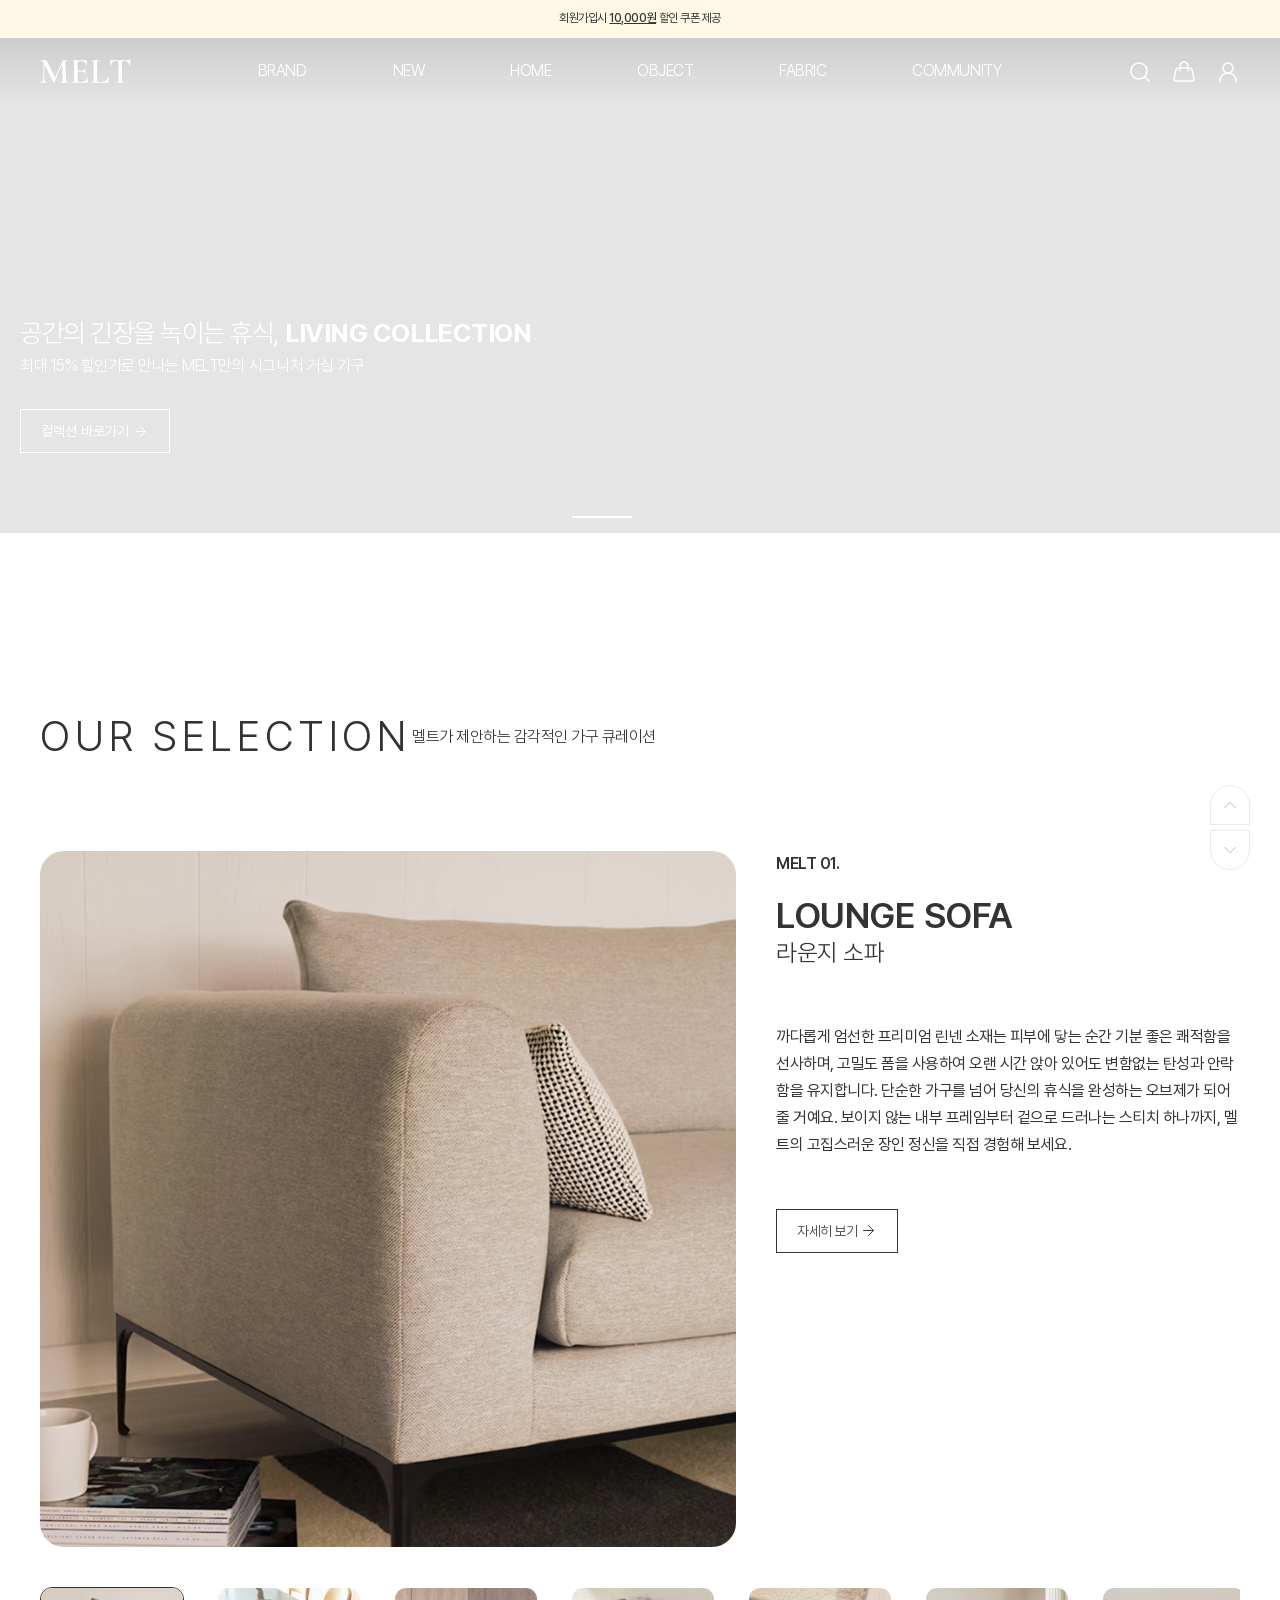
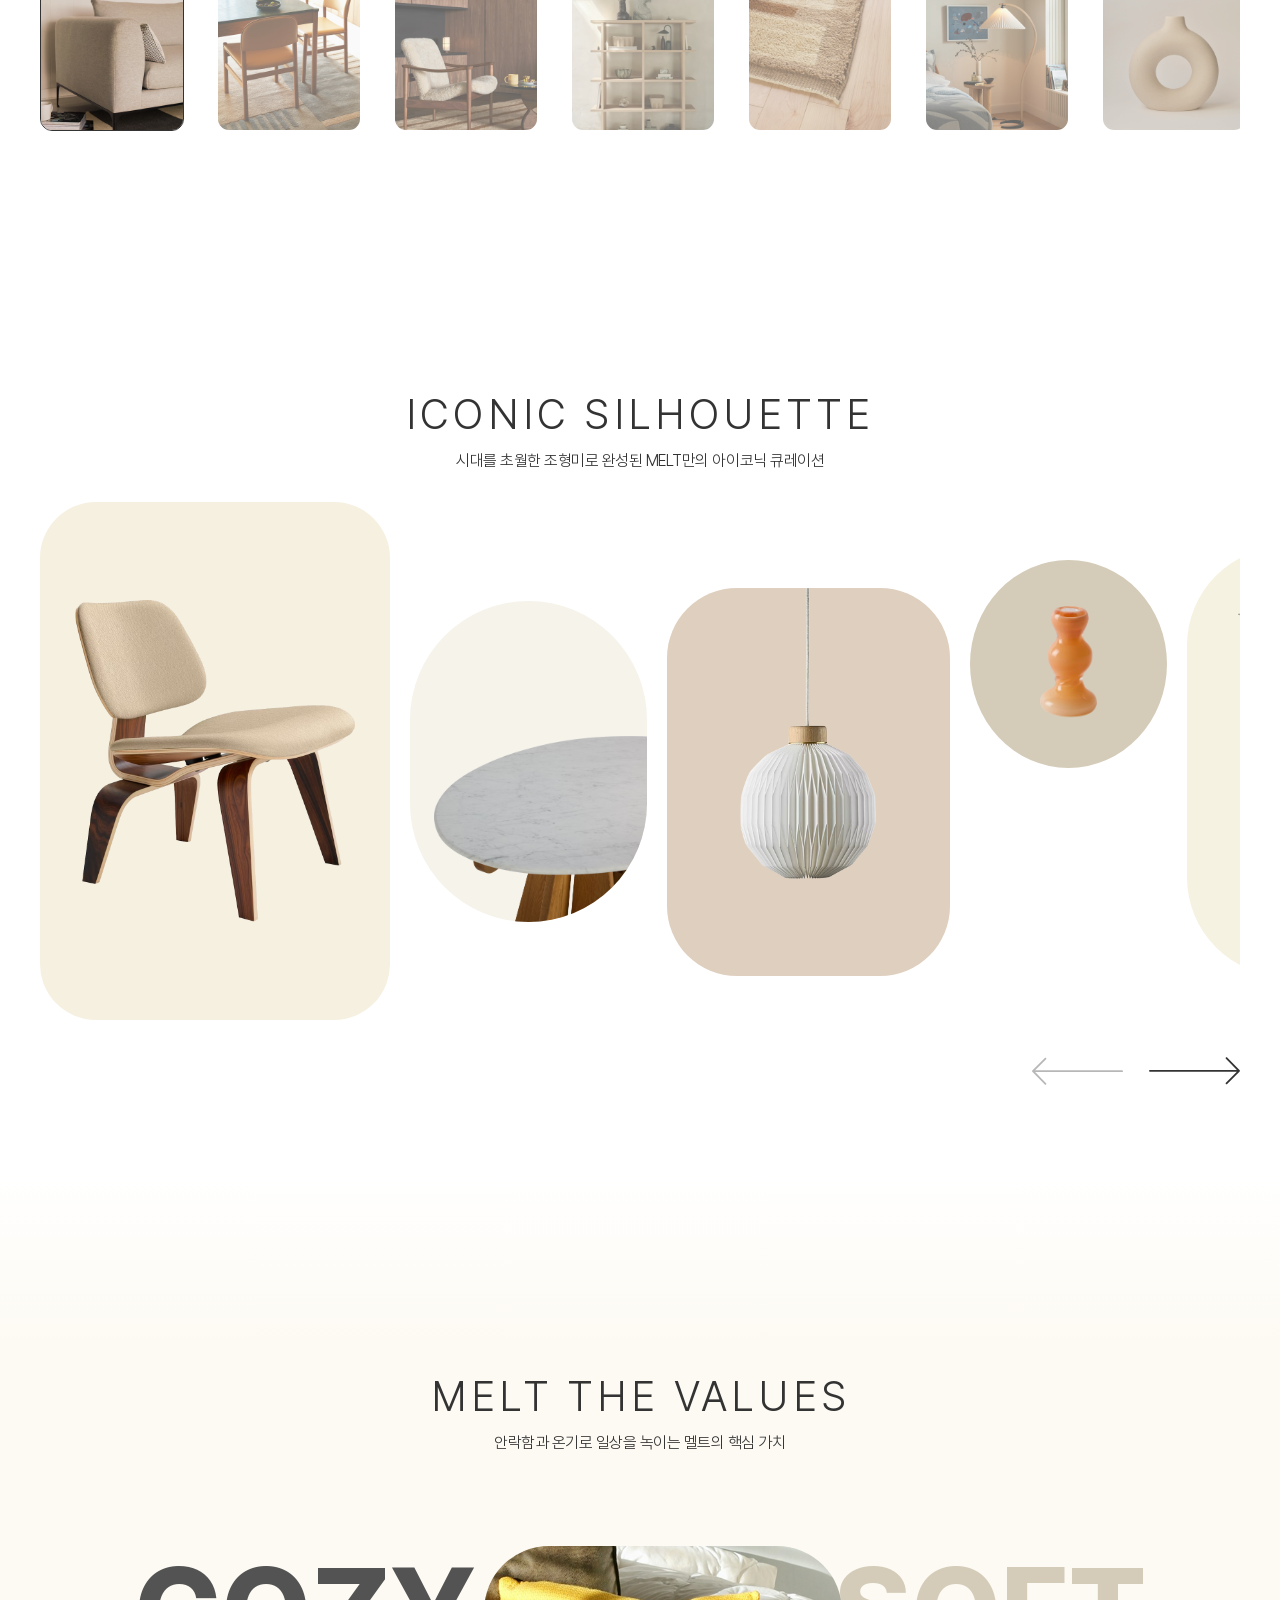
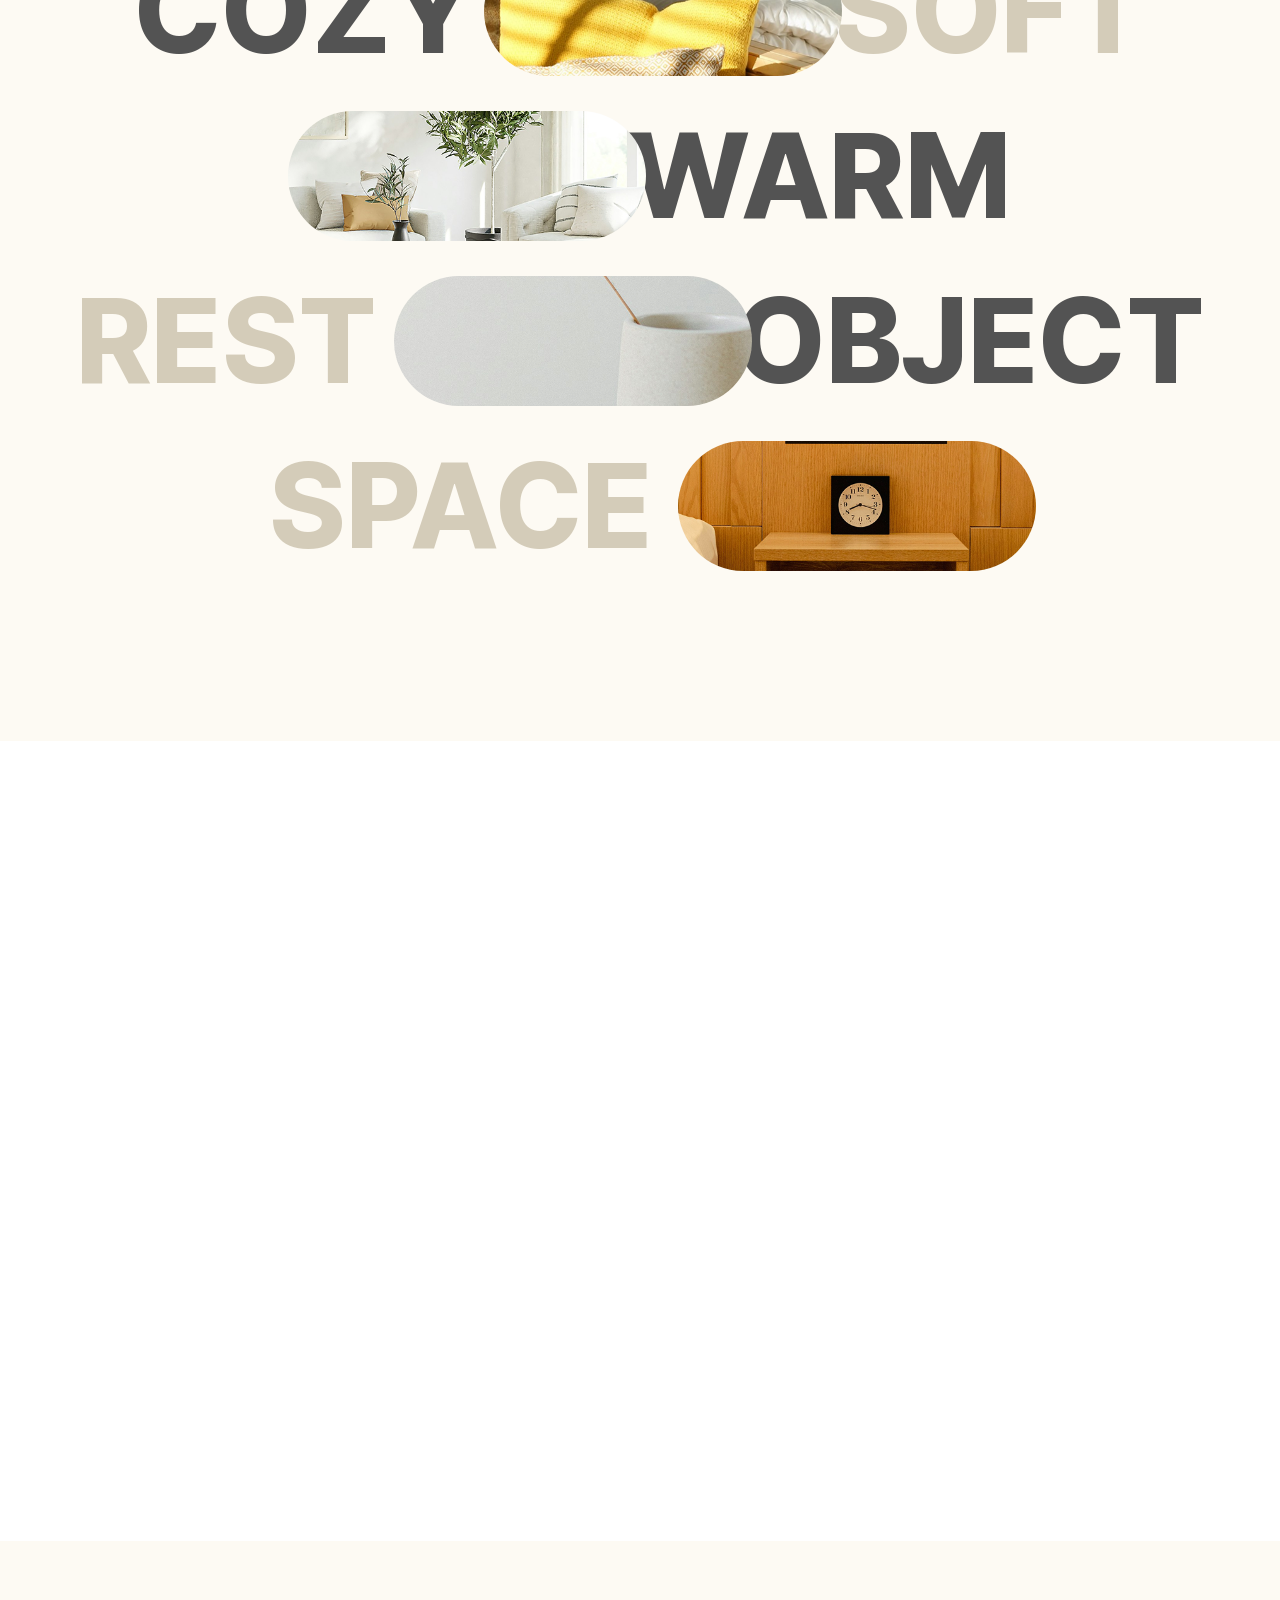
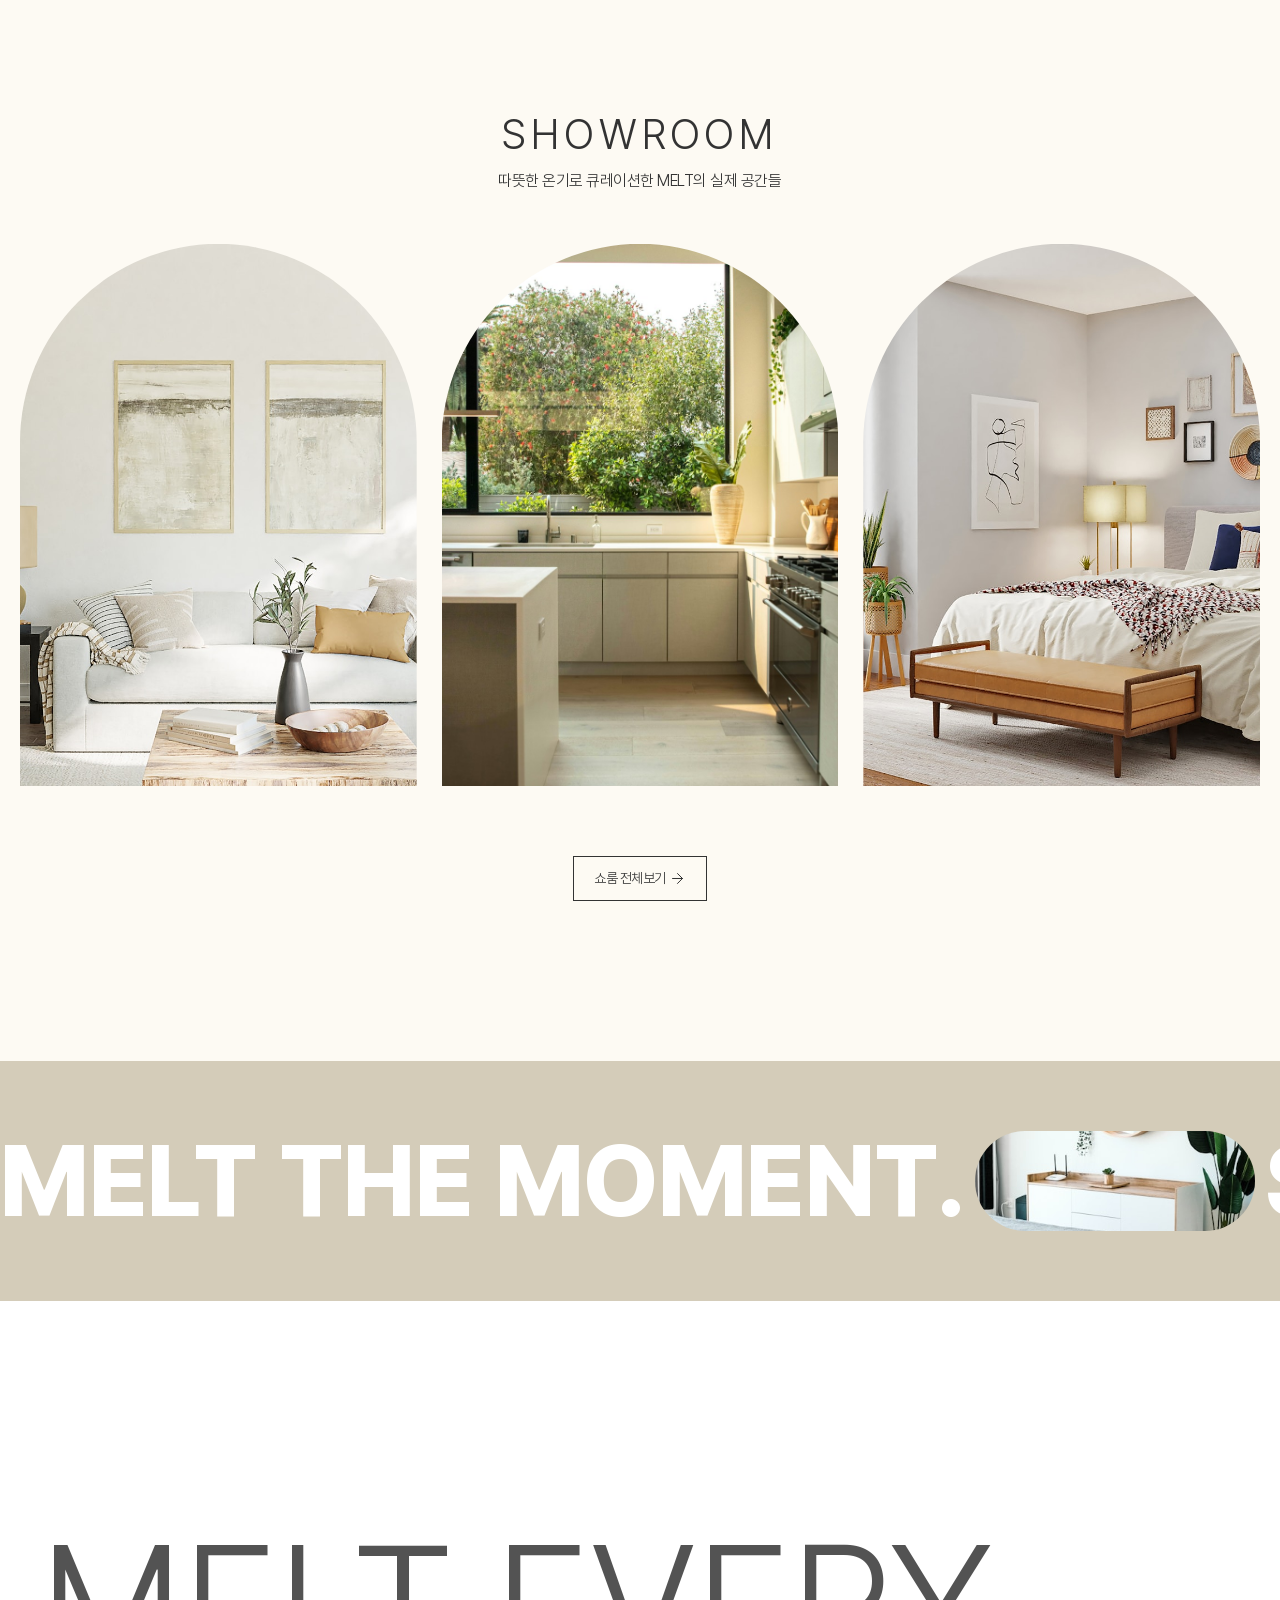
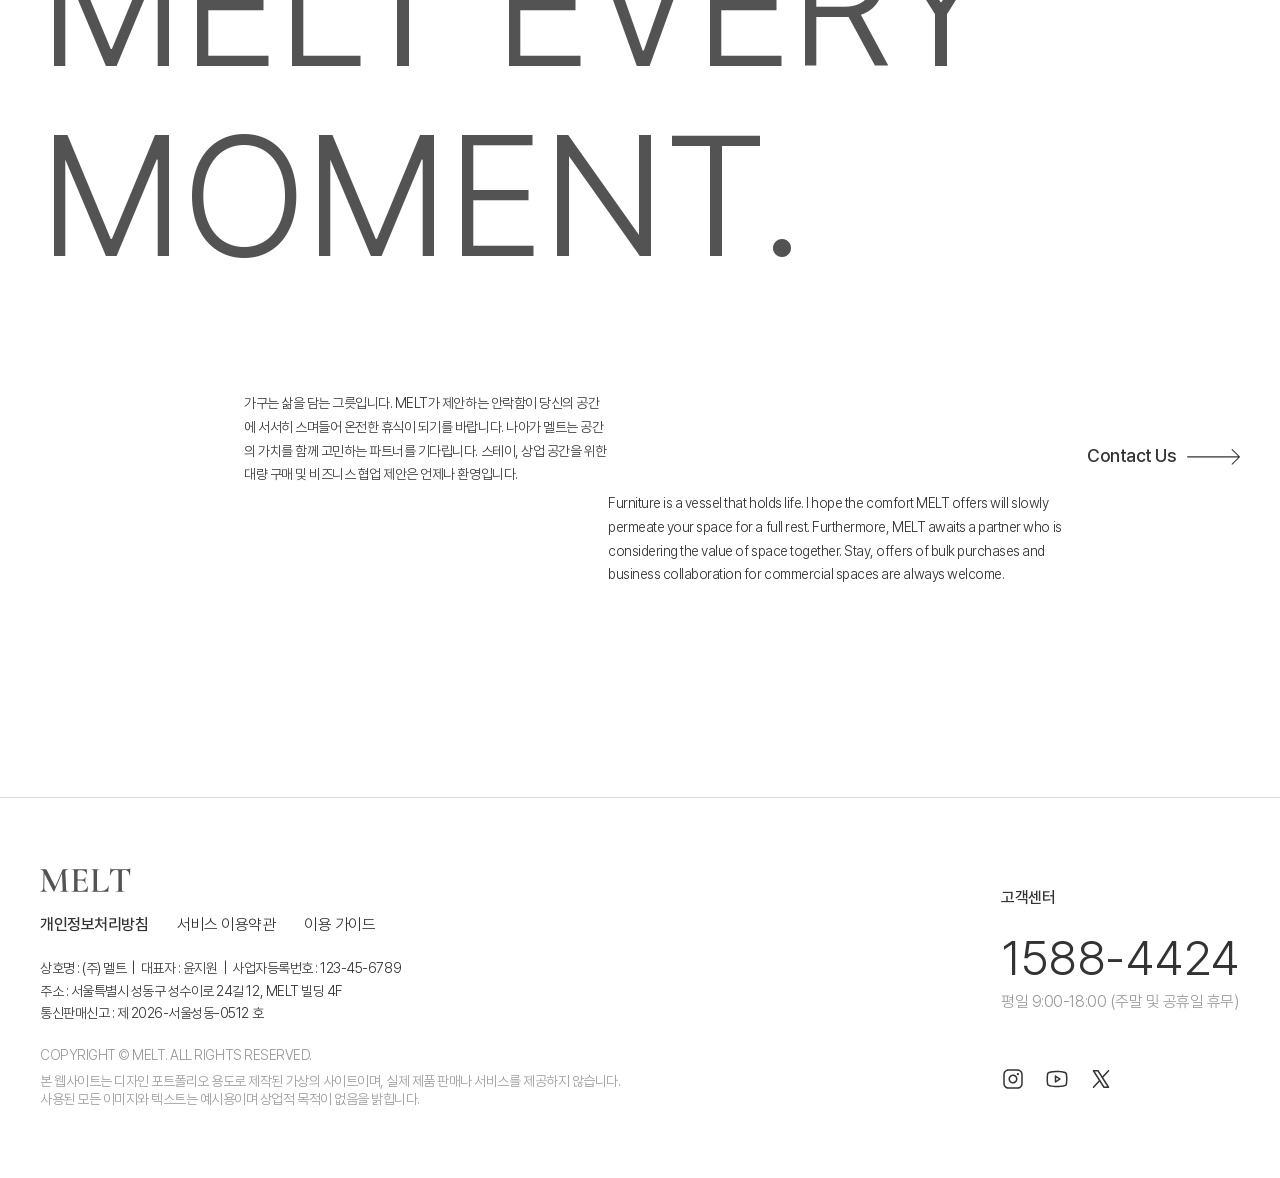
==== index.html @ 275e4f56 "our selection 영역 반응형 슬라이드" ====
<!DOCTYPE html>
<html lang="ko">

<head>
    <meta charset="UTF-8">
    <meta name="viewport" content="width=device-width, initial-scale=1.0">
    <title>MELT</title>
    <link rel="icon" href="./images/favicon.png" type="image/png">
    <link rel="stylesheet" href="./css/swiper-bundle.min.css">
    <link rel="stylesheet" href="./css/font.css">
    <link rel="stylesheet" href="./css/reset.css">
    <link rel="stylesheet" href="./css/common.css">
    <link rel="stylesheet" href="./css/layout.css">
    <link rel="stylesheet" href="./css/main.css">
</head>

<body class="pos-rel">

    <header id="header" class="pos-fix"></header>

    <main>


        <section class="section01">
            <div class="swiper main-slide">
                <div class="swiper-wrapper">
                    <div class="swiper-slide slide01">
                        <div class="inner">
                            <div class="main-slide__content">
                                <h2 class="main-slide__title reveal">공간의 긴장을 녹이는 휴식, <br><strong>LIVING
                                        COLLECTION</strong>
                                </h2>
                                <p class="main-slide__desc reveal reveal-delay-2">최대 15% 할인가로 만나는 MELT만의 시그니처 거실 가구</p>
                                <button class="btn-main btn-main--white main-slide__btn reveal reveal-delay-3">컬렉션
                                    바로가기<i class="icon icon-17 icon-arrow-right"></i></button>
                            </div>
                        </div>
                    </div>
                    <div class="swiper-slide slide02">
                        <div class="inner">
                            <div class="main-slide__content">
                                <h2 class="main-slide__title">나다운 완벽한 쉼, <br><strong>SOFT SOFA SERIES</strong></h2>
                                <p class="main-slide__desc">몸을 감싸는 안락함. 지금 가장 사랑받는 멜트 소파를 만나보세요.</p>
                                <button class="btn-main btn-main--white main-slide__btn">제품 자세히 보기<i
                                        class="icon icon-17 icon-arrow-right"></i></button>
                            </div>
                        </div>
                    </div>
                    <div class="swiper-slide slide03">
                        <div class="inner">
                            <div class="main-slide__content">
                                <h2 class="main-slide__title">무심한 일상에 더하는 온기, <br><strong>OBJECT MONDAY</strong></h2>
                                <p class="main-slide__desc">작은 디테일이 만드는 공간의 완성. 일상에 예술적 영감을 더하는 오브제 컬렉션</p>
                                <button class="btn-main btn-main--white main-slide__btn">컬렉션 바로가기<i
                                        class="icon icon-17 icon-arrow-right"></i></button>
                            </div>
                        </div>
                    </div>
                </div>
                <div class="swiper-pagination"></div>
            </div>
        </section>


        <section class="section02">
            <div class="inner-right-open">

                <div class="sec-title sec-title--left">
                    <h2 class="sec-title__main reveal">OUR<br> SELECTION</h2>
                    <p class="sec-title__sub reveal reveal-delay-1">멜트가 제안하는 감각적인 가구 큐레이션</p>
                </div>

                <div class="selection-display">
                    <div class="selection-display__main">
                        <div class="selection-display__img-box reveal" id="selectionMainImg"></div>

                        <div class="selection-display__text-box reveal reveal-delay-1" id="selectionMainText"></div>

                        <div class="swiper selection-display__thumbs reveal">
                            <div class="swiper-wrapper"></div>
                        </div>
                    </div>
                </div>

            </div>

            <div class="selection-mobile-display">

                <div class="swiper-pagination"></div>

                <div class="swiper selection-mobile-img-slide">
                    <div class="swiper-wrapper">
                    </div>
                </div>

                <div class="selection-mobile-text-box"></div>

            </div>

        </section>


        <section class="section03">
            <div class="inner">
                <div class="sec-title iconic-sec-title">
                    <h2 class="sec-title__main reveal">ICONIC SILHOUETTE</h2>
                    <p class="sec-title__sub reveal reveal-delay-1">시대를 초월한 조형미로 완성된 MELT만의 아이코닉 큐레이션</p>
                </div>

                <div class="swiper iconic-slide">
                    <div class="swiper-wrapper"></div>
                    <div class="cursor-follow-group">
                        <div class="cursor-dot"></div>
                        <div class="info-box">
                            <div class="info-box-inner"></div>
                        </div>
                    </div>
                    <div class="swiper-navigation">
                        <div class="swiper-button-prev"></div>
                        <div class="swiper-button-next"></div>
                    </div>
                </div>

                <div class="iconic-cont"></div>
            </div>
        </section>


        <section class="section04 bg-sub-top-grad">
            <div class="inner">
                <div class="sec-title">
                    <h2 class="sec-title__main reveal">MELT THE VALUES</h2>
                    <p class="sec-title__sub reveal reveal-delay-1">안락함과 온기로 일상을 녹이는 멜트의 핵심 가치</p>
                </div>

                <div class="value-list">
                    <div class="value-item">
                        <h1 class="value-item__label">COZY</h1>
                        <div class="value-item__placeholder"></div>
                        <div class="value-item__media media01">
                            <h2>안락함 속의 온전한 휴식</h2>
                            <p>가장 편안한 자세로 몸과 마음의 긴장을 모두 내려놓을 수 있는 최적의 안락함을 제공합니다.</p>
                        </div>
                        <h1 class="value-item__label color-main">SOFT</h1>
                    </div>
                    <div class="value-item">
                        <div class="value-item__placeholder"></div>
                        <div class="value-item__media media02">
                            <h2>자연이 주는 온기</h2>
                            <p>엄선된 원목과 천연 소재를 사용하여 공간에 따스하고 건강한 생명력을 불어넣습니다.</p>
                        </div>
                        <h1 class="value-item__label">WARM</h1>
                    </div>
                    <div class="value-item">
                        <h1 class="value-item__label color-main">REST</h1>
                        <div class="value-item__placeholder"></div>
                        <div class="value-item__media media03">
                            <h2>정제된 미학의 실현</h2>
                            <p>불필요한 장식은 덜어내고 가구 본연의 기능과 조형미에 집중하여 공간의 격을 높여줍니다.</p>
                        </div>
                        <h1 class="value-item__label">OBJECT</h1>
                    </div>
                    <div class="value-item">
                        <h1 class="value-item__label color-main">SPACE</h1>
                        <div class="value-item__placeholder"></div>
                        <div class="value-item__media media04">
                            <h2>삶이 스며드는 공간</h2>
                            <p>시간이 흐를수록 사용자의 손때와 추억이 자연스럽게 묻어나는 지속 가능한 가치를 추구합니다.</p>
                        </div>
                    </div>
                </div>
            </div>
        </section>


        <section class="section05">
            <div class="inner">
                <div class="text-area reveal">
                    <p>우리가 머무는 공간은 단순한 장소를 넘어 일상의 온도를 결정합니다.<br>
                        지친 몸을 감싸는 소파의 질감과 길게 드리워진 햇살은 비로소 완전한 휴식을 선물합니다.<br>
                        멜트는 소재 본연의 힘에 집중하며, 시간이 흐를수록 깊어지는 원목의 결을 큐레이션합니다.<br>
                        빛과 그림자가 만드는 조화 속에서 가장 나다운 모습으로 당신만의 하루를 채워보세요.</p>
                </div>
            </div>
        </section>


        <section class="section06 bg-sub">
            <div class="sec-title">
                <h2 class="sec-title__main reveal">SHOWROOM</h2>
                <p class="sec-title__sub reveal reveal-delay-1">따뜻한 온기로 큐레이션한 MELT의 실제 공간들</p>
            </div>
            <div class="showroom">
                <div class="showroom__section showroom__section--01" aria-label="거실 쇼룸 보기">
                    <div class="product-card">
                        <button class="product-card__hotspot"></button>
                        <a href="#" class="product-card__link">
                            <div class="thumb"> <img src="./images/showroom_product-01.avif" alt="블리드베데르 탁상스탠드"
                                    class="img-contain">
                            </div>
                            <div class="content">
                                <span class="content__category">조명</span>
                                <h3 class="content__title">블리드베데르 탁상스탠드</h3>
                                <p class="content__price">99,900원</p>
                            </div>
                            <i class="icon icon-chevron-right icon-24"></i>
                        </a>
                    </div>
                    <div class="product-card">
                        <button class="product-card__hotspot"></button>
                        <a href="#" class="product-card__link">
                            <div class="thumb"> <img src="./images/showroom_product-02.avif" alt="롬비켄 골드"
                                    class="img-contain">
                            </div>
                            <div class="content">
                                <span class="content__category">소가구</span>
                                <h3 class="content__title">롬비켄 골드</h3>
                                <p class="content__price">78,500원</p>
                            </div>
                            <i class="icon icon-chevron-right icon-24"></i>
                        </a>
                    </div>
                    <div class="product-card">
                        <button class="product-card__hotspot"></button>
                        <a href="#" class="product-card__link">
                            <div class="thumb"> <img src="./images/showroom_product-03.avif" alt="엑토르프 라이트베이지"
                                    class="img-contain">
                            </div>
                            <div class="content">
                                <span class="content__category">소파</span>
                                <h3 class="content__title">엑토르프 라이트베이지</h3>
                                <p class="content__price">1,260,000원</p>
                            </div>
                            <i class="icon icon-chevron-right icon-24"></i>
                        </a>
                    </div>
                    <div class="product-card">
                        <button class="product-card__hotspot"></button>
                        <a href="#" class="product-card__link">
                            <div class="thumb"> <img src="./images/showroom_product-04.avif" alt="VOLUTO 볼루토 꽃병"
                                    class="img-contain">
                            </div>
                            <div class="content">
                                <span class="content__category">화병</span>
                                <h3 class="content__title">VOLUTO 볼루토 화병</h3>
                                <p class="content__price">39,900원</p>
                            </div>
                            <i class="icon icon-chevron-right icon-24"></i>
                        </a>
                    </div>
                </div>
                <div class="showroom__section showroom__section--02" aria-label="주방 쇼룸 보기">
                    <div class="product-card">
                        <button class="product-card__hotspot"></button>
                        <a href="#" class="product-card__link">
                            <div class="thumb"> <img src="./images/showroom_product-05.avif" alt="주방용 벽걸이 바 조명"
                                    class="img-contain">
                            </div>
                            <div class="content">
                                <span class="content__category">조명</span>
                                <h3 class="content__title">루미에르 키친 바 월라이트</h3>
                                <p class="content__price">219,000원</p>
                            </div>
                            <i class="icon icon-chevron-right icon-24"></i>
                        </a>
                    </div>
                    <div class="product-card">
                        <button class="product-card__hotspot"></button>
                        <a href="#" class="product-card__link">
                            <div class="thumb"> <img src="./images/showroom_product-06.avif" alt="아일랜드 키친 바 체어"
                                    class="img-contain">
                            </div>
                            <div class="content">
                                <span class="content__category">의자</span>
                                <h3 class="content__title">노르딕 아일랜드 바 체어</h3>
                                <p class="content__price">149,000원</p>
                            </div>
                            <i class="icon icon-chevron-right icon-24"></i>
                        </a>
                    </div>
                    <div class="product-card">
                        <button class="product-card__hotspot"></button>
                        <a href="#" class="product-card__link">
                            <div class="thumb"> <img src="./images/showroom_product-07.avif" alt="주방 수전"
                                    class="img-contain">
                            </div>
                            <div class="content">
                                <span class="content__category">주방</span>
                                <h3 class="content__title">아쿠아 플로우 키친 수전</h3>
                                <p class="content__price">189,000원</p>
                            </div>
                            <i class="icon icon-chevron-right icon-24"></i>
                        </a>
                    </div>
                    <div class="product-card">
                        <button class="product-card__hotspot"></button>
                        <a href="#" class="product-card__link">
                            <div class="thumb"> <img src="./images/showroom_product-08.avif" alt="주방 레인지 후드"
                                    class="img-contain">
                            </div>
                            <div class="content">
                                <span class="content__category">주방</span>
                                <h3 class="content__title">스텔라 슬림 레인지 후드</h3>
                                <p class="content__price">329,000원</p>
                            </div>
                            <i class="icon icon-chevron-right icon-24"></i>
                        </a>
                    </div>
                    <div class="product-card">
                        <button class="product-card__hotspot"></button>
                        <a href="#" class="product-card__link">
                            <div class="thumb"> <img src="./images/showroom_product-09.avif" alt="빌트인 오븐"
                                    class="img-contain">
                            </div>
                            <div class="content">
                                <span class="content__category">주방</span>
                                <h3 class="content__title">메종 빌트인 전기 오븐</h3>
                                <p class="content__price">890,000원</p>
                            </div>
                            <i class="icon icon-chevron-right icon-24"></i>
                        </a>
                    </div>
                </div>
                <div class="showroom__section showroom__section--03" aria-label="침실 쇼룸 보기">
                    <div class="product-card">
                        <button class="product-card__hotspot"></button>
                        <a href="#" class="product-card__link">
                            <div class="thumb"> <img src="./images/showroom_product-10.avif" alt="침실 커튼"
                                    class="img-contain">
                            </div>
                            <div class="content">
                                <span class="content__category">패브릭</span>
                                <h3 class="content__title">소프트 웨이브 암막 커튼</h3>
                                <p class="content__price">129,000원</p>
                            </div>
                            <i class="icon icon-chevron-right icon-24"></i>
                        </a>
                    </div>
                    <div class="product-card">
                        <button class="product-card__hotspot"></button>
                        <a href="#" class="product-card__link">
                            <div class="thumb"> <img src="./images/showroom_product-11.avif" alt="침실 1인 소파형 라운지 체어"
                                    class="img-contain">
                            </div>
                            <div class="content">
                                <span class="content__category">의자</span>
                                <h3 class="content__title">클라우드 라운지 1인 체어</h3>
                                <p class="content__price">459,000원</p>
                            </div>
                            <i class="icon icon-chevron-right icon-24"></i>
                        </a>
                    </div>
                    <div class="product-card">
                        <button class="product-card__hotspot"></button>
                        <a href="#" class="product-card__link">
                            <div class="thumb"> <img src="./images/showroom_product-12.avif" alt="침실 액자"
                                    class="img-contain">
                            </div>
                            <div class="content">
                                <span class="content__category">데코</span>
                                <h3 class="content__title">모노 프레임 아트 포스터</h3>
                                <p class="content__price">79,000원</p>
                            </div>
                            <i class="icon icon-chevron-right icon-24"></i>
                        </a>
                    </div>
                    <div class="product-card">
                        <button class="product-card__hotspot"></button>
                        <a href="#" class="product-card__link">
                            <div class="thumb"> <img src="./images/showroom_product-13.avif" alt="침실 스탠드 조명"
                                    class="img-contain">
                            </div>
                            <div class="content">
                                <span class="content__category">조명</span>
                                <h3 class="content__title">루미너스 플로어 스탠드</h3>
                                <p class="content__price">239,000원</p>
                            </div>
                            <i class="icon icon-chevron-right icon-24"></i>
                        </a>
                    </div>
                    <div class="product-card">
                        <button class="product-card__hotspot"></button>
                        <a href="#" class="product-card__link">
                            <div class="thumb"> <img src="./images/showroom_product-14.avif" alt="침실용 롱 벤치 스툴"
                                    class="img-contain">
                            </div>
                            <div class="content">
                                <span class="content__category">스툴</span>
                                <h3 class="content__title">코지 롱 벤치 스툴</h3>
                                <p class="content__price">198,000원</p>
                            </div>
                            <i class="icon icon-chevron-right icon-24"></i>
                        </a>
                    </div>
                </div>
            </div>
            <div class="cursor-follow-group">
                <div class="cursor-dot"></div>
                <div class="info-text">
                    click!
                </div>
            </div>
            <div class="btn-area">
                <a href="#" class="btn-main">쇼룸 전체보기<i class="icon icon-17 icon-arrow-right"></i></a>
            </div>
        </section>


        <section class="section07">
            <div class="marquee" id="marquee-track">
                <h1>MELT THE MOMENT.</h1>
                <div class="marquee-img"><img class="img-fit" src="./images/marquee-img-01.jpg" alt=""></div>
                <h1>STAY COZY.</h1>
                <div class="marquee-img"><img class="img-fit" src="./images/marquee-img-02.jpg" alt=""></div>
                <h1>FIND YOUR PACE.</h1>
                <div class="marquee-img"><img class="img-fit" src="./images/marquee-img-03.jpg" alt=""></div>
            </div>
        </section>


        <section class="section08">
            <div class="inner">
                <div class="sec8__header reveal">
                    <h1>MELT EVERY <br />
                        MOMENT.</h1>
                </div>
                <div class="sec8__footer">
                    <div class="sec8__footer__desc">
                        <p class="sec8__footer__desc__ko reveal reveal-delay-1">가구는 삶을 담는 그릇입니다. MELT가 제안하는 안락함이 당신의 공간에
                            서서히 스며들어 온전한 휴식이 되기를
                            바랍니다.
                            나아가 멜트는 공간의 가치를 함께 고민하는 파트너를 기다립니다. 스테이, 상업 공간을 위한 대량 구매 및 비즈니스 협업 제안은 언제나 환영입니다.</p>
                        <p class="sec8__footer__desc__en reveal reveal-delay-2">Furniture is a vessel that holds life. I
                            hope the comfort MELT
                            offers will slowly permeate your space for a full rest. Furthermore, MELT awaits a partner
                            who is considering the value of space together. Stay, offers of bulk purchases and business
                            collaboration for commercial spaces are always welcome.</p>
                    </div>
                    <div class="sec8__footer__action reveal reveal-delay-3">
                        <a href="#" class="">Contact Us<i class="icon icon-next"></i></a>
                    </div>
                </div>
            </div>
        </section>
    </main>

    <footer id="footer"></footer>


    <div class="page-controls">
        <button class="btn-scroll up"><i class="icon icon-17 icon-up"></i></button>
        <button class="btn-scroll down"><i class="icon icon-17 icon-down"></i></button>
    </div>

    <script src="./js/data.js"></script>
    <script src="./js/swiper-bundle.min.js"></script>
    <script src="./js/common.js"></script>
    <script src="./js/layout.js"></script>
    <script src="./js/main.js"></script>
</body>

</html>
---- css/font.css ----
@font-face {
	font-family: 'Pretendard';
	font-weight: 900;
	font-display: swap;
	src: local('Pretendard Black'),
	url('../fonts/pretendard/woff2/Pretendard-Black.woff2') format('woff2'),
	url('../fonts/pretendard/woff/Pretendard-Black.woff') format('woff');
}

@font-face {
	font-family: 'Pretendard';
	font-weight: 800;
	font-display: swap;
	src: local('Pretendard ExtraBold'),
	url('../fonts/pretendard/woff2/Pretendard-ExtraBold.woff2') format('woff2'),
	url('../fonts/pretendard/woff/Pretendard-ExtraBold.woff') format('woff');
}

@font-face {
	font-family: 'Pretendard';
	font-weight: 700;
	font-display: swap;
	src: local('Pretendard Bold'),
	url('../fonts/pretendard/woff2/Pretendard-Bold.woff2') format('woff2'),
	url('../fonts/pretendard/woff/Pretendard-Bold.woff') format('woff');
}

@font-face {
	font-family: 'Pretendard';
	font-weight: 600;
	font-display: swap;
	src: local('Pretendard SemiBold'),
	url('../fonts/pretendard/woff2/Pretendard-SemiBold.woff2') format('woff2'),
	url('../fonts/pretendard/woff/Pretendard-SemiBold.woff') format('woff');
}

@font-face {
	font-family: 'Pretendard';
	font-weight: 500;
	font-display: swap;
	src: local('Pretendard Medium'),
	url('../fonts/pretendard/woff2/Pretendard-Medium.woff2') format('woff2'),
	url('../fonts/pretendard/woff/Pretendard-Medium.woff') format('woff');
}

@font-face {
	font-family: 'Pretendard';
	font-weight: 400;
	font-display: swap;
	src: local('Pretendard Regular'),
	url('../fonts/pretendard/woff2/Pretendard-Regular.woff2') format('woff2'),
	url('../fonts/pretendard/woff/Pretendard-Regular.woff') format('woff');
}

@font-face {
	font-family: 'Pretendard';
	font-weight: 300;
	font-display: swap;
	src: local('Pretendard Light'),
	url('../fonts/pretendard/woff2/Pretendard-Light.woff2') format('woff2'),
	url('../fonts/pretendard/woff/Pretendard-Light.woff') format('woff');
}

@font-face {
	font-family: 'Pretendard';
	font-weight: 200;
	font-display: swap;
	src: local('Pretendard ExtraLight'),
	url('../fonts/pretendard/woff2/Pretendard-ExtraLight.woff2') format('woff2'),
	url('../fonts/pretendard/woff/Pretendard-ExtraLight.woff') format('woff');
}

@font-face {
	font-family: 'Pretendard';
	font-weight: 100;
	font-display: swap;
	src: local('Pretendard Thin'),
	url('../fonts/pretendard/woff2/Pretendard-Thin.woff2') format('woff2'),
	url('../fonts/pretendard/woff/Pretendard-Thin.woff') format('woff');
}
---- css/common.css ----
@charset "utf-8";

:root {
  /* MELT Brand Colors */
  --main-color: #d4ccb9;
  /* 세 번째: 샌드 그레이 (메인 컬러) */
  --bg-sub: #fdfaf3;
  --bg-cream: #fff8e6;
  /* 첫 번째: 크림 아이보리 */
  --bg-oatmeal: #f2e8d0;
  /* 두 번째: 오트밀 베이지 */

  --black: #333;
  --white: #fff;
  --gray: #999;

  --inner-width: 1700px;
  /* 프로젝트마다 다르니 수정해서 사용 */
}

.color-main {
  color: var(--main-color) !important;
}

.bg-sub {
  background: var(--bg-sub);
}

.bg-sub-top-grad {
  background: linear-gradient(to bottom,
      transparent 0%,
      var(--bg-sub) 15%,
      var(--bg-sub) 100%);
}


/* -------------- inner -------------- */
/* 중앙 정렬 이너 */
.inner {
  width: 100%;
  max-width: var(--inner-width);
  /* --inner-width는 common.css에서 정함 */
  margin: 0 auto;
  padding: 0 20px;
}

/* 오른쪽이 뚫린 이너 (왼쪽은 이너라인에 고정) */
.inner-right-open {
  width: calc(50% + (var(--inner-width) / 2));
  margin-left: calc(50% - (var(--inner-width) / 2));
  padding-left: 20px;
  overflow: hidden;
}

/* 왼쪽이 뚫린 이너 (오른쪽은 이너라인에 고정) */
.inner-left-open {
  width: calc(50% + (var(--inner-width) / 2));
  margin-right: calc(50% - (var(--inner-width) / 2));
  margin-left: auto;
  padding-right: 20px;
  overflow: hidden;
}

/* [반응형 이너 조절] 
   1520px 이하에서는 뚫린 구조를 해제하고 일반 이너처럼 100%로 동작하게 함
*/
@media (max-width: 1700px) {
  .inner {
    padding: 0 40px;
  }

  .inner-right-open,
  .inner-left-open {
    width: 100%;
    margin-left: 0;
    margin-right: 0;
    padding: 0 40px;
  }
}

@media (max-width: 1024px) {
  .inner {
    padding: 0 20px;
  }

  .inner-right-open,
  .inner-left-open {
    width: 100%;
    margin-left: 0;
    margin-right: 0;
    padding: 0 20px;
  }
}

/* -------------- 유틸리티: 텍스트 제어 -------------- */
/* 한 줄 말줄임 */
.ellipsis {
  overflow: hidden;
  text-overflow: ellipsis;
  white-space: nowrap;
  display: block;
}

/* 여러 줄 말줄임 */
.ellipsis-2,
.ellipsis-3,
.ellipsis-4 {
  display: -webkit-box;
  -webkit-box-orient: vertical;
  overflow: hidden;
  text-overflow: ellipsis;
}

.ellipsis-2 {
  -webkit-line-clamp: 2;
  line-clamp: 2;
}

.ellipsis-3 {
  -webkit-line-clamp: 3;
  line-clamp: 3;
}

.ellipsis-4 {
  -webkit-line-clamp: 4;
  line-clamp: 4;
}

/* -------------- 유틸리티: 포지션 (Position) -------------- */
.pos-rel {
  position: relative;
}

.pos-abs {
  position: absolute;
}

.pos-fix {
  position: fixed;
}

/* 중앙 정렬 시리즈 (부모가 relative여야 함) */
.pos-center {
  /* 상하좌우 정렬 */
  position: absolute;
  top: 50%;
  left: 50%;
  transform: translate(-50%, -50%);
}

.pos-center-x {
  /* 좌우 정렬 */
  position: absolute;
  left: 50%;
  transform: translateX(-50%);
}

.pos-center-y {
  /* 상하 정렬 */
  position: absolute;
  top: 50%;
  transform: translateY(-50%);
}

/* -------------- 유틸리티: Flex 중앙 정렬 -------------- */
.flex-center {
  display: flex;
  align-items: center;
  justify-content: center;
}

.flex-between {
  display: flex;
  align-items: center;
  justify-content: space-between;
}

.flex {
  display: flex;
}

.flex-column {
  display: flex;
  flex-direction: column;
}

/* -------------- 스크린 리더 전용 숨김 (IR 기법) -------------- */
.blind {
  position: absolute;
  width: 1px;
  height: 1px;
  padding: 0;
  margin: -1px;
  overflow: hidden;
  clip: rect(0, 0, 0, 0);
  white-space: nowrap;
  border: 0;
}

/* -------------- 유틸리티: 반응형 가시성 제어 -------------- */
.m-only {
  display: none;
}

/* 모바일에서만 보임 */

@media (max-width: 768px) {

  /* 모바일에서 숨기기 (PC 전용) */
  .pc-only {
    display: none;
  }

  /* 모바일에서 보이기 */
  .m-only {
    display: block;
  }
}

/* =========================================================
                            커스텀
=========================================================== */

/* -------------- li 리스트 커스텀 -------------- */
/* 점 목록 스타일 */
.list-dot li {
  position: relative;
  padding-left: 14px;
  /* 점이 들어갈 공간 */
  line-height: 1.6;
}

.list-dot li::before {
  content: "";
  position: absolute;
  left: 0;
  top: 0.65em;
  /* 텍스트 높이에 맞춰 중앙 정렬 (1.6 행간 기준) */
  width: 4px;
  /* 점 크기 원하는 사이즈로 조절하기 */
  height: 4px;
  background-color: #333;
  /* 원하는 컬러로 변경하기 */
  border-radius: 50%;
}

/* 숫자 목록 스타일 */
.list-num {
  counter-reset: custom-count;
  /* 계산기 이름을 'custom-count'로 초기화 */
}

.list-num li {
  position: relative;
  padding-left: 32px;
  /* 숫자 박스 너비 + 여백 */
  margin-bottom: 12px;
  line-height: 24px;
  /* 숫자 박스 높이와 맞춰주면 정렬이 편함 */
}

.list-num li::before {
  counter-increment: custom-count;
  /* li가 나올 때마다 숫자 +1 */
  content: counter(custom-count);
  /* 현재 숫자를 출력 */

  /* 디자인 설정 원하는 형태로 바꾸기 */
  position: absolute;
  left: 0;
  top: 0;
  width: 24px;
  height: 24px;
  background-color: #e31b23;
  color: #fff;
  font-size: 12px;
  font-weight: 700;
  border-radius: 4px;

  /* 숫자를 박스 정중앙에 배치 */
  display: flex;
  align-items: center;
  justify-content: center;
}

/* -------------- 체크,라디오 커스텀 -------------- */
/* 기본 요소 숨기기 */
.chk-custom input,
.radio-custom input {
  position: absolute;
  width: 1px;
  height: 1px;
  padding: 0;
  margin: -1px;
  overflow: hidden;
  clip: rect(0, 0, 0, 0);
  border: 0;
}

.chk-custom label,
.radio-custom label {
  position: relative;
  display: inline-flex;
  align-items: center;
  cursor: pointer;
  padding-left: 28px;
  min-height: 20px;
  line-height: 1;
  /* 텍스트 수직 정렬용 */
}

/* 아이콘 기본 형태 (공통) */
.chk-custom label::before,
.radio-custom label::before {
  content: "";
  position: absolute;
  left: 0;
  top: 50%;
  transform: translateY(-50%);
  width: 20px;
  height: 20px;
  /* 박스 크기 정하기 */
  background-color: var(--white);
  border: 1px solid #ccc;
  transition: all 0.2s;
  background-repeat: no-repeat;
  background-position: center;
}

.chk-custom label::before {
  border-radius: 3px;
}

.radio-custom label::before {
  border-radius: 50%;
}

/* [체크 시 상태] */
/* 체크박스: 메인컬러 배경 + 흰색 체크 SVG */
.chk-custom input:checked+label::before {
  background-color: var(--main-color);
  border-color: var(--main-color);
  background-size: 90%;
  /* 체크모양 크기 정하기 */
  background-image: url("data:image/svg+xml,%3Csvg xmlns='http://www.w3.org/2000/svg' viewBox='0 0 24 24' fill='none' stroke='white' stroke-width='3' stroke-linecap='round' stroke-linejoin='round'%3E%3Cpolyline points='20 6 9 17 4 12'%3E%3C/polyline%3E%3C/svg%3E");
}

/* 라디오: 흰색 배경 + 메인컬러 테두리 + 메인컬러 중앙 점 SVG */
.radio-custom input:checked+label::before {
  background-color: var(--white);
  border-color: var(--main-color);
  /* 점모양 색상 정하기 */
  background-size: 80%;
  /* 점모양 크기 정하기 */
  /* %23123456 부분은 --main-color 값에 맞춰 변경 가능 */
  background-image: url("data:image/svg+xml,%3Csvg xmlns='http://www.w3.org/2000/svg' viewBox='0 0 24 24' fill='%23123456'%3E%3Ccircle cx='12' cy='12' r='8'/%3E%3C/svg%3E");
}

/* -------------- 폼 태그들 기본 스타일 설정 -------------- */
.input-base,
.select-base,
.textarea-base {
  width: 100%;
  height: 48px;
  padding: 0 15px;
  border: 1px solid var(--border-color);
  background-color: var(--white);
  color: var(--black);
  font-size: 16px;
  outline: none;
  transition: border-color 0.2s;
}

.select-base {
  /* 셀렉트박스 화살표 커스텀 */
  cursor: pointer;
  appearance: none;
  /* 브라우저 기본 화살표 제거 */
  background-image: url("data:image/svg+xml,%3Csvg xmlns='http://www.w3.org/2000/svg' width='12' height='12' viewBox='0 0 24 24' fill='none' stroke='%23333' stroke-width='2' stroke-linecap='round' stroke-linejoin='round'%3E%3Cpath d='m6 9 6 6 6-6'/%3E%3C/svg%3E");
  background-repeat: no-repeat;
  background-position: right 15px center;
  padding-right: 40px;
  /* 화살표와 글자가 겹치지 않게 */
}

.textarea-base {
  height: auto;
  padding: 15px;
  resize: none;
}

/* Placeholder 스타일 */
.input-base::placeholder,
.textarea-base::placeholder {
  color: var(--gray);
}

/* 포커스 시 강조 */
.input-base:focus,
.select-base:focus,
.textarea-base:focus {
  border-color: var(--main-color);
}

/* 읽기 전용/비활성화 */
.input-base:read-only,
.input-base:disabled {
  background-color: var(--gray);
  cursor: not-allowed;
}

/* 셀렉트 박스 기본 컬러 (Placeholder처럼 연하게) */
.select-base {
  color: var(--gray);
  /* 아까 설정한 placeholder 색상과 맞춤 */
}

/* 실제 옵션이 선택되었을 때나, 안의 옵션들은 진하게 */
.select-base option {
  color: var(--black);
}

/* 값이 선택되었을 때 진하게 만드는 클래스 (JS 연동 필요) */
.select-base.selected {
  color: var(--black);
}

/* -------------- 버튼 커스텀 -------------- */
.btn-main {
  color: var(--black);
  border: 1px solid var(--black);

  font-size: 14px;
  padding: 10px 20px;

  display: inline-flex;
  align-items: center;
  justify-content: center;
  gap: 3px;

  cursor: pointer;

  transition: all 0.2s ease;
}

.btn-main--white {
  color: var(--white);
  border-color: var(--white);
}

.icon-arrow-right {
  transition: transform 0.2s ease;
}

.btn-main:hover .icon-arrow-right {
  transform: translateX(4px);
}

.btn-main--white:hover {
  background-color: #ffffff2c;
}

/* -------------- 커스텀 셀렉트 (ul, li를 사용함) 스타일 설정 -------------- */
.select-custom {
  position: relative;
  /* 목록이 절대좌표로 뜰 수 있게 */
  width: 100%;
  max-width: 400px;
  /* 상황에 맞게 조절 */
}

/* 클릭하는 버튼 영역 */
.select-trigger {
  width: 100%;
  height: 48px;
  padding: 0 40px 0 15px;
  border: 1px solid var(--border-color);
  background-color: var(--white);
  color: var(--gray);
  /* 초기값은 연하게 */
  font-size: 16px;
  text-align: left;
  cursor: pointer;
  transition: border-color 0.2s;
  position: relative;
}

/* 화살표 아이콘 */
.select-trigger::after {
  content: "";
  position: absolute;
  right: 15px;
  top: 50%;
  transform: translateY(-50%);
  width: 12px;
  height: 12px;
  background-image: url("data:image/svg+xml,%3Csvg xmlns='http://www.w3.org/2000/svg' width='12' height='12' viewBox='0 0 24 24' fill='none' stroke='%23333' stroke-width='2' stroke-linecap='round' stroke-linejoin='round'%3E%3Cpath d='m6 9 6 6 6-6'/%3E%3C/svg%3E");
  background-repeat: no-repeat;
  background-size: contain;
  transition: transform 0.3s;
}

/* 활성화 시 (목록이 열렸을 때) */
.select-custom.active .select-trigger {
  border-color: var(--main-color);
}

.select-custom.active .select-trigger::after {
  transform: translateY(-50%) rotate(180deg);
  /* 화살표 회전 */
}

/* 옵션 목록 박스 */
.select-options {
  display: none;
  /* 기본은 숨김 */
  position: absolute;
  top: 100%;
  left: 0;
  width: 100%;
  margin-top: 5px;
  background-color: var(--white);
  border: 1px solid var(--main-color);
  box-shadow: 0 4px 10px rgba(0, 0, 0, 0.1);
  z-index: 10;
  overflow: hidden;
}

.select-custom.active .select-options {
  display: block;
  /* 활성화 시 보임 */
}

/* 개별 옵션 li */
.select-options li {
  padding: 12px 15px;
  font-size: 15px;
  color: var(--black);
  cursor: pointer;
  transition: background 0.2s;
}

.select-options li:hover {
  background-color: var(--lightgray);
  /* 호버 시 배경색 */
  color: var(--main-color);
  /* 호버 시 텍스트색 */
}

/* 값이 선택된 상태의 텍스트 색상 */
.select-trigger.selected {
  color: var(--black);
}

/* 아이콘 기본 스타일 */
.icon {
  display: inline-block;
  vertical-align: middle;
  background-size: contain;
  background-repeat: no-repeat;
  background-position: center;

  text-indent: -9999px;
  overflow: hidden;
  white-space: nowrap;
}

.icon-search {
  background-image: url(../images/icon-search.svg);
}

.icon-bag {
  background-image: url(../images/icon-bag.svg);
}

.icon-user {
  background-image: url(../images/icon-user.svg);
}

.icon-menu {
  background-image: url(../images/icon-menu.svg);
}

.icon-arrow-right {
  background-image: url(../images/icon-arrow-right.svg);
}

.icon-chevron-right {
  background-image: url(../images/icon-chevron-right.svg);
}

.icon-chevron-down {
  background-image: url(../images/icon-chevron-down.svg);
}

.icon-up {
  background-image: url(../images/icon-up.svg);
}

.icon-down {
  background-image: url(../images/icon-down.svg);
}

.icon-next {
  background-image: url(../images/arrow-next.svg);
}

.icon-close {
  background-image: url(../images/icon-close.svg);
}

.icon-insta {
  background-image: url(../images/icon-sns-Instagram.svg);
}

.icon-youtube {
  background-image: url(../images/icon-sns-Youtube.svg);
}

.icon-x {
  background-image: url(../images/icon-sns-X.svg);
}

.icon-24 {
  width: 24px;
  height: 24px;
}

.icon-17 {
  width: 17px;
  height: 17px;
}

/* 흰 버튼 하위에 아이콘 있으면 아이콘도 흰색 */
.btn-main--white .icon {
  filter: brightness(0) invert(1);
}

/*--- 섹션 타이틀 공통 스타일 ---*/
.sec-title {
  display: flex;
  flex-direction: column;
  align-items: center;
  justify-content: center;
}

.sec-title.sec-title--left {
  flex-direction: row;
  justify-content: flex-start;
}

.sec-title__main {
  font-size: 42px;
  font-weight: 300;
  letter-spacing: 0.1em;
}
.sec-title__main br { display: none;}

.sec-title__sub {
  font-size: 16px;
  font-weight: 300;
}

@media (max-width:768px) {
  .sec-title__main{
    font-size: clamp(28px, 8vw, 46px);
    line-height: 1.3;
  }
  .sec-title__main br {
    display: block;
  }
  .sec-title__sub {
    display: none;
  }
}

.logo {
  mask: url("../images/logo.svg") no-repeat center / contain;
  -webkit-mask: url("../images/logo.svg") no-repeat center / contain;
  text-indent: -9999px;
  overflow: hidden;
  white-space: nowrap;
}

/*--- 스크롤 등장 애니메이션 ---*/
.reveal {
  opacity: 0;
  transform: translateY(24px);
  transition:
    opacity 0.7s ease,
    transform 0.7s ease;
  will-change: opacity, transform;
}

.reveal.is-visible {
  opacity: 1;
  transform: translateY(0);
}

.reveal-delay-1 {
  transition-delay: 0.12s;
}

.reveal-delay-2 {
  transition-delay: 0.24s;
}

.reveal-delay-3 {
  transition-delay: 0.36s;
}

@media (prefers-reduced-motion: reduce) {
  .reveal {
    opacity: 1;
    transform: none;
    transition: none;
  }
}
---- css/layout.css ----
@charset "UTF-8";
/* 메뉴가 열렸을 때 페이지 스크롤 방지 */
html.menu-is-open,
body.menu-is-open {
  overflow: hidden;
  overscroll-behavior: none;
}

header {
  /* position: fixed; 상단 고정이 필요할 때 사용 */
  width: 100%;
  z-index: 1000;
  top: 0;
  transition: all 0.3s ease-in-out;
  transform: translateY(0);
}
header .top-banner {
  height: 38px;
}
header .top-banner .swiper-slide {
  width: 100%;
}
header .top-banner .swiper-slide.bg-cream {
  background-color: var(--bg-cream);
}
header .top-banner .swiper-slide.bg-oatmeal {
  background-color: var(--bg-oatmeal);
}
header .top-banner .swiper-slide.bg-main {
  background-color: var(--main-color);
}
header .top-banner .swiper-slide a {
  font-size: 12px;
  font-weight: 400;
}
header .top-banner .swiper-slide a span {
  text-decoration: underline;
  font-weight: 500;
}
@media (max-width: 1024px) {
  header .top-banner {
    display: none !important;
  }
}
header .header-main {
  background: linear-gradient(to bottom, rgba(0, 0, 0, 0.1), rgba(0, 0, 0, 0));
  transition: all 0.3s ease-in-out;
}
@media (max-width: 1024px) {
  header .header-main .inner {
    height: 60px;
  }
}
header .header-main .inner .logo {
  width: 91px;
  height: 24px;
  background-color: var(--white);
}
header .header-main .inner .gnb ul {
  gap: 46px;
}
@media (max-width: 1200px) {
  header .header-main .inner .gnb ul {
    gap: 10px;
  }
}
header .header-main .inner .gnb ul li a {
  padding: 20px;
  color: #fff;
}
@media (max-width: 1024px) {
  header .header-main .inner .gnb.show-1024-over {
    display: none;
  }
}
header .header-main .inner .header-util {
  display: flex;
  gap: 20px;
}
header .header-main .inner .header-util button .icon {
  filter: brightness(0) invert(1);
}
@media (max-width: 1024px) {
  header .header-main .inner .header-util button.show-1024-over {
    display: none;
  }
}
header .header-main .inner .header-util button.btn-menu-close {
  display: none;
}
header .header-main .inner .header-util.show-1024-under {
  display: none;
}
@media (max-width: 1024px) {
  header .header-main .inner .header-util.show-1024-under {
    display: flex;
  }
}
header .mega-menu {
  transition: all 0.3s ease-in-out;
  height: 0;
  opacity: 0;
  overflow: hidden;
  pointer-events: none;
  background-color: rgba(250, 250, 250, 0.9);
  white-space: nowrap;
}
header .mega-menu .inner {
  max-width: 1520px;
}
header .mega-menu .inner .mega-menu__nav {
  flex: 1;
  padding: 30px 0 50px;
  border-right: 1px solid #f0f0f0;
  padding-right: 50px;
}
@media (max-width: 1200px) {
  header .mega-menu .inner .mega-menu__nav {
    padding-right: 20px;
  }
}
header .mega-menu .inner .mega-menu__nav .sub-nav {
  align-items: flex-start;
  gap: 20px;
}
header .mega-menu .inner .mega-menu__nav .sub-nav dl {
  width: 100%;
}
header .mega-menu .inner .mega-menu__nav .sub-nav dl dt {
  font-weight: 600;
  margin-bottom: 20px;
}
header .mega-menu .inner .mega-menu__nav .sub-nav dl dd {
  margin-bottom: 10px;
}
header .mega-menu .inner .mega-menu__nav .sub-nav dl dd a {
  display: inline-block;
}
header .mega-menu .inner .mega-menu__nav .sub-nav dl dd a::after {
  content: "";
  display: block;
  width: 0%;
  height: 1px;
  background-color: #333;
  transition: width 0.2s ease-in-out;
}
header .mega-menu .inner .mega-menu__nav .sub-nav dl dd a:hover::after {
  width: 100%;
}
header .mega-menu .inner .mega-menu__promo {
  flex-shrink: 0;
  padding: 30px 0 50px;
  padding-left: 50px;
}
@media (max-width: 1200px) {
  header .mega-menu .inner .mega-menu__promo {
    padding-left: 20px;
  }
}
header .mega-menu .inner .mega-menu__promo .mega-promo {
  width: 253px;
}
@media (max-width: 1200px) {
  header .mega-menu .inner .mega-menu__promo .mega-promo {
    width: 200px;
  }
}
header .mega-menu .inner .mega-menu__promo .mega-promo .swiper-slide > a {
  width: 100%;
}
header .mega-menu .inner .mega-menu__promo .mega-promo .swiper-slide > a .mega-promo__thumb {
  width: 100%;
  aspect-ratio: 253/155;
  border-radius: 6px;
  overflow: hidden;
}
header .mega-menu .inner .mega-menu__promo .mega-promo .swiper-slide > a p {
  font-size: 14px;
  font-weight: 600;
  margin-top: 10px;
}
header.active .header-main {
  background: #fff;
  border-bottom: 1px solid #f0f0f0;
  box-shadow: 0 4px 10px 0px rgba(0, 0, 0, 0.1);
}
header.active .header-main .inner .logo {
  background-color: var(--black);
}
header.active .header-main .inner .gnb ul li a {
  color: #333;
}
header.active .header-main .inner .header-util button .icon {
  filter: none;
}
@media (min-width: 1025px) {
  header.hover .mega-menu {
    opacity: 1;
    height: 270px;
    pointer-events: auto;
    box-shadow: 0 4px 10px 0px rgba(0, 0, 0, 0.1);
  }
}
header.hidden {
  transform: translateY(-100%);
}
header.scrolled {
  transform: translateY(-38px);
}
@media (max-width: 1024px) {
  header.scrolled {
    top: 0 !important;
    transform: translateY(0) !important;
  }
}
header .mobile-menu-overlay {
  display: none;
}
@media (max-width: 1024px) {
  header .mobile-menu-overlay {
    display: block;
    position: fixed;
    top: 60px;
    left: 0;
    width: 100%;
    height: calc(100vh - 60px);
    background-color: var(--white);
    z-index: 900;
    overflow-y: auto;
    /* 내용이 길어지면 내부 스크롤 */
    transform: translateX(-100%);
    transition: transform 0.4s ease;
  }
  header .mobile-menu-overlay.is-open {
    transform: translateX(0);
  }
}
header .mobile-menu-overlay .mobile-menu__nav .mobile-accordion {
  display: flex;
  flex-direction: column;
}
header .mobile-menu-overlay .mobile-menu__nav .mobile-accordion__header {
  width: 100%;
  display: flex;
  padding: 20px;
  justify-content: space-between;
  align-items: center;
}
header .mobile-menu-overlay .mobile-menu__nav .mobile-accordion__header span {
  font-weight: 600;
}
header .mobile-menu-overlay .mobile-menu__nav .mobile-accordion__header .icon-chevron-down {
  transition: transform 0.4s ease;
}
header .mobile-menu-overlay .mobile-menu__nav .mobile-accordion__header .icon-chevron-down.is-open {
  transform: rotate(180deg);
}
header .mobile-menu-overlay .mobile-menu__nav .mobile-accordion__content {
  max-height: 0;
  overflow: hidden;
  transition: max-height 0.4s ease;
}
header .mobile-menu-overlay .mobile-menu__nav .mobile-accordion__content li a {
  padding: 20px 30px;
}
header .mobile-menu-overlay .mobile-menu__nav .mobile-accordion__content.is-open {
  max-height: 1000px;
}

footer {
  width: 100%;
  border-top: 1px solid #d9d9d9;
  padding: 70px 0;
}
footer .inner {
  display: flex;
  align-items: center;
  justify-content: space-between;
}
footer .inner .footer__left {
  display: flex;
  flex-direction: column;
  gap: 20px;
}
footer .inner .footer__left .logo {
  width: 91px;
  height: 24px;
  background-color: #535353;
}
footer .inner .footer__left__policy {
  display: flex;
  gap: 5%;
}
footer .inner .footer__left__policy li:first-child a {
  font-weight: 500;
}
footer .inner .footer__left__info {
  font-size: 14px;
}
footer .inner .footer__left__notice {
  color: var(--gray);
  font-size: 14px;
}
footer .inner .footer__left__notice .disclaimer {
  margin-top: 5px;
  line-height: 1.3em;
}
footer .inner .footer__right {
  font-size: 16px;
}
footer .inner .footer__right__cs .title {
  font-weight: 500;
}
footer .inner .footer__right__cs .number {
  font-weight: 300;
  font-size: 48px;
  margin-top: 16px;
  line-height: 1.3;
}
footer .inner .footer__right__cs .time {
  color: #999;
}
footer .inner .footer__right__sns {
  margin-top: 50px;
  display: flex;
  gap: 20px;
  align-items: center;
}

.page-controls {
  position: fixed;
  bottom: 30px;
  right: 30px;
  z-index: 100;
  display: flex;
  flex-direction: column;
  gap: 5px;
}
.page-controls .btn-scroll {
  width: 40px;
  height: 40px;
  display: flex;
  align-items: center;
  justify-content: center;
  background-color: var(--white);
  border: 1px solid #e9e9e9;
}
.page-controls .btn-scroll.up {
  border-radius: 99px 99px 0 0;
}
.page-controls .btn-scroll.down {
  border-radius: 0 0 99px 99px;
}

/* 메인 컨텐츠 영역 */
.container {
  position: relative;
  width: 100%;
  /* header가 fixed일 경우 header 높이만큼 padding-top을 주거나 
   section에 첫 여백을 조절할 때 기준점이 됨 */
}/*# sourceMappingURL=layout.css.map */
---- css/main.css ----
@charset "UTF-8";
:root {
  /* MELT Brand Colors */
  --main-color: #d4ccb9;
  /* 세 번째: 샌드 그레이 (메인 컬러) */
  --bg-color: #fdfaf3;
  --bg-cream: #fff8e6;
  /* 첫 번째: 크림 아이보리 */
  --bg-oatmeal: #f2e8d0;
  /* 두 번째: 오트밀 베이지 */
  --black: #333;
  --white: #fff;
  --gray: #999;
  --inner-width: 1700px;
  /* 프로젝트마다 다르니 수정해서 사용 */
}

.section01 .main-slide {
  /* 유저가 텍스트를 드래그해서 선택하는 것을 막음 */
  -webkit-user-select: none;
  /* 사파리용 */
  -moz-user-select: none;
  /* 파이어폭스용 */
  /* 익스플로러용 */
  user-select: none;
  /* 표준 */
  /* 추가로 이미지 드래그(파일 끌기)도 막고 싶다면 */
  -webkit-user-drag: none;
  width: 100%;
  aspect-ratio: 1920/800;
}
@media (max-width: 1024px) {
  .section01 .main-slide {
    aspect-ratio: auto;
    height: 600px;
  }
}
.section01 .main-slide .swiper-wrapper {
  width: 100%;
  height: 100%;
}
.section01 .main-slide .swiper-wrapper .swiper-slide {
  position: relative;
}
.section01 .main-slide .swiper-wrapper .swiper-slide::before {
  content: "";
  position: absolute;
  inset: 0;
  background-color: rgba(0, 0, 0, 0.1);
}
.section01 .main-slide .swiper-wrapper .swiper-slide {
  background-position: center;
  background-repeat: no-repeat;
  background-size: cover;
}
.section01 .main-slide .swiper-wrapper .swiper-slide.slide01 {
  background-image: url(../images/main-slide1.png);
}
.section01 .main-slide .swiper-wrapper .swiper-slide.slide02 {
  background-image: url(../images/main-slide2.png);
}
.section01 .main-slide .swiper-wrapper .swiper-slide.slide03 {
  background-image: url(../images/main-slide3.png);
}
.section01 .main-slide .swiper-wrapper .swiper-slide .inner {
  height: 100%;
  position: relative;
}
.section01 .main-slide .swiper-wrapper .swiper-slide .inner .main-slide__content {
  color: var(--white);
  position: absolute;
  left: 20px;
  bottom: 15%;
}
.section01 .main-slide .swiper-wrapper .swiper-slide .inner .main-slide__content .main-slide__title {
  font-size: 26px;
  font-weight: 300;
}
.section01 .main-slide .swiper-wrapper .swiper-slide .inner .main-slide__content .main-slide__title br {
  display: none;
}
.section01 .main-slide .swiper-wrapper .swiper-slide .inner .main-slide__content .main-slide__title strong {
  font-weight: 700;
}
.section01 .main-slide .swiper-wrapper .swiper-slide .inner .main-slide__content .main-slide__desc {
  font-size: 16px;
  font-weight: 300;
}
@media (max-width: 768px) {
  .section01 .main-slide .swiper-wrapper .swiper-slide .inner .main-slide__content .main-slide__desc {
    display: none;
  }
}
.section01 .main-slide .swiper-wrapper .swiper-slide .inner .main-slide__content .main-slide__btn {
  margin-top: 30px;
}
@media (max-width: 768px) {
  .section01 .main-slide .swiper-wrapper .swiper-slide .inner .main-slide__content {
    text-align: center;
    bottom: auto;
    top: 50%;
    left: 50%;
    transform: translate(-50%, -50%);
    width: 100%;
  }
  .section01 .main-slide .swiper-wrapper .swiper-slide .inner .main-slide__content .main-slide__title br {
    display: block;
  }
}
.section01 .main-slide .swiper-pagination .swiper-pagination-bullet {
  width: 30px;
  height: 2px;
  background-color: #e5e5e5;
  opacity: 0.5;
  border-radius: 0;
  transition: width 0.3s ease;
}
.section01 .main-slide .swiper-pagination .swiper-pagination-bullet.swiper-pagination-bullet-active {
  width: 60px;
  background-color: var(--white);
  opacity: 1;
}

.section02 {
  padding: 170px 0;
}
@media (max-width: 1024px) {
  .section02 {
    padding: 80px 0;
  }
}
@media (max-width: 768) {
  .section02 {
    padding: 50px 0;
  }
}
.section02 .inner-right-open .sec-title {
  margin-bottom: 80px;
}
@media (max-width: 1024px) {
  .section02 .inner-right-open .sec-title {
    margin-bottom: 30px;
  }
}
@media (max-width: 768px) {
  .section02 .inner-right-open .sec-title {
    text-align: center;
    justify-content: center;
  }
}
.section02 .inner-right-open .selection-display .selection-display__main {
  display: grid;
  /* 이미지는 800px이 최대이므로, 최소 800px을 확보하고 우측은 남은 공간을 차지 */
  grid-template-columns: minmax(auto, 800px) 1fr;
  grid-template-areas: "img text" "img thumbs";
  gap: 40px;
  align-items: start;
}
.section02 .inner-right-open .selection-display .selection-display__main .selection-display__img-box {
  grid-area: img;
  width: 100%;
  max-width: 800px;
  aspect-ratio: 1/1;
  border-radius: 24px;
  overflow: hidden;
}
.section02 .inner-right-open .selection-display .selection-display__main .selection-display__text-box {
  grid-area: text;
}
.section02 .inner-right-open .selection-display .selection-display__main .selection-display__text-box .num {
  font-size: 16px;
  font-weight: 600;
}
.section02 .inner-right-open .selection-display .selection-display__main .selection-display__text-box .title {
  margin-top: 10px;
  font-size: 36px;
  font-weight: 600;
}
.section02 .inner-right-open .selection-display .selection-display__main .selection-display__text-box .title span {
  font-size: 24px;
  font-weight: 300;
  display: block;
  margin-top: -10px;
}
.section02 .inner-right-open .selection-display .selection-display__main .selection-display__text-box .desc {
  margin-top: 50px;
  font-size: 16px;
  font-weight: 400;
  line-height: 1.7;
}
@media (max-width: 1024px) {
  .section02 .inner-right-open .selection-display .selection-display__main .selection-display__text-box .desc {
    margin-top: 20px;
  }
}
.section02 .inner-right-open .selection-display .selection-display__main .selection-display__text-box .btn-main {
  margin-top: 50px;
}
.section02 .inner-right-open .selection-display .selection-display__main .selection-display__thumbs {
  grid-area: thumbs;
  width: 100%;
  min-width: 0;
  margin-top: auto;
  cursor: pointer;
}
.section02 .inner-right-open .selection-display .selection-display__main .selection-display__thumbs .swiper-wrapper .swiper-slide {
  width: 144px;
  aspect-ratio: 1/1;
  border-radius: 12px;
  overflow: hidden;
  border: 1px solid transparent;
  opacity: 0.6;
  cursor: pointer;
}
.section02 .inner-right-open .selection-display .selection-display__main .selection-display__thumbs .swiper-wrapper .swiper-slide.is-active {
  opacity: 1;
  border-color: var(--black);
}
@media (max-width: 1300px) {
  .section02 .inner-right-open .selection-display .selection-display__main {
    grid-template-columns: 1.5fr 1fr;
    grid-template-areas: "img text" "thumbs thumbs";
  }
  .section02 .inner-right-open .selection-display .selection-display__main .selection-display__text-box .desc br {
    display: none;
  }
}
@media (max-width: 768px) {
  .section02 .inner-right-open .selection-display {
    display: none;
  }
}
.section02 .selection-mobile-display {
  display: none;
}
.section02 .selection-mobile-display .swiper-pagination {
  position: relative;
  display: flex;
  justify-content: center;
  align-items: center;
  gap: 6px;
  margin-bottom: 16px;
}
.section02 .selection-mobile-display .swiper-pagination-bullet {
  width: 6px;
  height: 6px;
  background-color: #D4CCB9;
  margin: 0;
  transition: all 0.2s ease;
}
.section02 .selection-mobile-display .swiper-pagination-bullet-active {
  width: 12px;
  height: 12px;
  background-color: #AEA287;
}
.section02 .selection-mobile-display .selection-mobile-img-slide .swiper-wrapper .swiper-slide {
  width: 100%;
  aspect-ratio: 282/346;
  border-radius: 20px;
  overflow: hidden;
  transform: scale(0.8);
  transition: transform 0.3s ease;
}
.section02 .selection-mobile-display .selection-mobile-img-slide .swiper-wrapper .swiper-slide-active {
  transform: scale(1);
}
.section02 .selection-mobile-display .selection-mobile-text-box {
  padding: 0 40px;
  margin-top: 30px;
}
.section02 .selection-mobile-display .selection-mobile-text-box .num {
  font-weight: 600;
}
.section02 .selection-mobile-display .selection-mobile-text-box .title {
  font-weight: 600;
  font-size: 24px;
  margin-bottom: 16px;
}
.section02 .selection-mobile-display .selection-mobile-text-box .title span {
  font-size: 18px;
  font-weight: 300;
  display: block;
}
.section02 .selection-mobile-display .selection-mobile-text-box .desc br {
  display: none;
}
.section02 .selection-mobile-display .selection-mobile-text-box .btn-main {
  margin-top: 20px;
  width: 100%;
}
@media (max-width: 768px) {
  .section02 .selection-mobile-display {
    display: block;
  }
}

.section03 {
  padding: 80px 0;
}
.section03 .info-en-name {
  text-transform: uppercase;
}
@media (max-width: 1024px) {
  .section03 .inner .iconic-sec-title {
    align-items: flex-start;
    margin-bottom: 50px;
  }
}
.section03 .inner .iconic-slide {
  display: flex;
  flex-direction: column;
  align-items: flex-end;
}
.section03 .inner .iconic-slide .swiper-wrapper {
  display: flex;
  align-items: center;
  height: 45vw;
  max-height: 864px;
}
.section03 .inner .iconic-slide .swiper-wrapper .swiper-slide {
  width: auto;
  height: 100%;
  display: flex;
  align-items: center;
  position: relative;
}
.section03 .inner .iconic-slide .swiper-wrapper .swiper-slide .item-box {
  width: 100%;
  left: 0;
  overflow: hidden;
  position: absolute;
}
.section03 .inner .iconic-slide .swiper-wrapper .swiper-slide .item-box img {
  transition: transform 0.4s ease;
  position: absolute;
}
.section03 .inner .iconic-slide .swiper-wrapper .swiper-slide .slide-info {
  display: none;
}
.section03 .inner .iconic-slide .swiper-wrapper .swiper-slide:hover .item-box {
  cursor: none;
}
.section03 .inner .iconic-slide .swiper-wrapper .swiper-slide:hover .item-box img {
  transform: scale(1.06);
}
.section03 .inner .iconic-slide .swiper-wrapper .swiper-slide.slide01 {
  width: 27.34vw;
  max-width: 525px;
}
.section03 .inner .iconic-slide .swiper-wrapper .swiper-slide.slide01 .item-box {
  aspect-ratio: 27.34/40.47;
  background-color: #f6f0e1;
  border-radius: 56px;
}
.section03 .inner .iconic-slide .swiper-wrapper .swiper-slide.slide01 .item-box img {
  width: 80%;
  inset: 0;
  margin: auto;
}
.section03 .inner .iconic-slide .swiper-wrapper .swiper-slide.slide02 {
  width: 18.49vw;
  max-width: 355px;
}
.section03 .inner .iconic-slide .swiper-wrapper .swiper-slide.slide02 .item-box {
  aspect-ratio: 18.49/25.1;
  background-color: #f6f3ea;
  border-radius: 149px;
}
.section03 .inner .iconic-slide .swiper-wrapper .swiper-slide.slide02 .item-box img {
  width: 90%;
  bottom: 0;
  right: 0;
}
.section03 .inner .iconic-slide .swiper-wrapper .swiper-slide.slide03 {
  width: 22.14vw;
  max-width: 425px;
}
.section03 .inner .iconic-slide .swiper-wrapper .swiper-slide.slide03 .item-box {
  aspect-ratio: 22.14/30.26;
  background-color: #dfcfbe;
  border-radius: 70px;
  top: 20%;
}
.section03 .inner .iconic-slide .swiper-wrapper .swiper-slide.slide03 .item-box img {
  width: 48%;
  top: 0;
  left: 50%;
  translate: -50% 0;
}
.section03 .inner .iconic-slide .swiper-wrapper .swiper-slide.slide04 {
  width: 15.36vw;
  max-width: 295px;
}
.section03 .inner .iconic-slide .swiper-wrapper .swiper-slide.slide04 .item-box {
  aspect-ratio: 15.36/16.25;
  background-color: #d4ccb9;
  border-radius: 50%;
  top: 15%;
}
.section03 .inner .iconic-slide .swiper-wrapper .swiper-slide.slide04 .item-box img {
  width: 29%;
  inset: 0;
  margin: auto;
}
.section03 .inner .iconic-slide .swiper-wrapper .swiper-slide.slide05 {
  width: 15.42vw;
  max-width: 296px;
}
.section03 .inner .iconic-slide .swiper-wrapper .swiper-slide.slide05 .item-box {
  aspect-ratio: 15.42/33.49;
  background-color: #f6f2e1;
  border-radius: 170px;
}
.section03 .inner .iconic-slide .swiper-wrapper .swiper-slide.slide05 .item-box img {
  width: 100%;
  top: 50%;
  translate: 0 -50%;
  right: -26%;
}
.section03 .inner .iconic-slide .swiper-wrapper .swiper-slide.slide06 {
  width: 21.67vw;
  max-width: 416px;
}
.section03 .inner .iconic-slide .swiper-wrapper .swiper-slide.slide06 .item-box {
  aspect-ratio: 21.67/23.91;
  background-color: #f1ede7;
  border-radius: 75px;
  bottom: 20%;
}
.section03 .inner .iconic-slide .swiper-wrapper .swiper-slide.slide06 .item-box img {
  max-width: none;
  width: 120%;
  bottom: -18%;
  right: -33%;
}
.section03 .inner .iconic-slide .swiper-wrapper .swiper-slide.slide07 {
  width: 22.14vw;
  max-width: 425px;
}
.section03 .inner .iconic-slide .swiper-wrapper .swiper-slide.slide07 .item-box {
  aspect-ratio: 1/1;
  background-color: #f5eadf;
  border-radius: 50%;
}
.section03 .inner .iconic-slide .swiper-wrapper .swiper-slide.slide07 .item-box img {
  width: 68%;
  left: 50%;
  bottom: -25%;
  translate: -50% 0;
}
.section03 .inner .iconic-slide .swiper-navigation {
  display: flex;
  align-items: center;
  gap: 2vw;
}
.section03 .inner .iconic-slide .swiper-navigation > div {
  position: static;
  display: inline-block;
  width: 7.14vw;
  max-width: 137px;
  aspect-ratio: 7.14/2.14;
  background-repeat: no-repeat;
  background-position: center;
  background-size: 100% 100%;
  inset: 0;
  margin-top: 0;
  transform: none;
}
.section03 .inner .iconic-slide .swiper-navigation > div.swiper-button-prev {
  background-image: url("../images/arrow-prev.svg");
}
.section03 .inner .iconic-slide .swiper-navigation > div.swiper-button-next {
  background-image: url("../images/arrow-next.svg");
}
.section03 .inner .iconic-slide .swiper-navigation > div svg,
.section03 .inner .iconic-slide .swiper-navigation > div .swiper-navigation-icon {
  display: none !important;
}
.section03 .inner .iconic-slide .cursor-follow-group {
  position: fixed;
  top: 0;
  left: 0;
  z-index: 10;
  pointer-events: none;
  visibility: hidden;
}
.section03 .inner .iconic-slide .cursor-follow-group .cursor-dot {
  position: fixed;
  translate: -50% -50%;
  transition: opacity 0.3s ease, transform 0.1s ease;
  opacity: 0;
  transform: scale(0);
  background-color: var(--white);
  width: 18px;
  height: 18px;
  border-radius: 50%;
  box-shadow: 0 4px 10px rgba(0, 0, 0, 0.1);
}
.section03 .inner .iconic-slide .cursor-follow-group .info-box {
  position: fixed;
  translate: 0% -100%;
  margin-left: 19px;
  margin-top: -10px;
  transition: opacity 0.3s ease, transform 0.25s ease, translate 0.2s ease;
  opacity: 0;
  transform: scale(0);
  width: auto;
  height: auto;
  padding: 12px;
  background-color: #fff;
  box-shadow: 0 15px 40px rgba(0, 0, 0, 0.1);
  min-width: 250px;
  white-space: nowrap;
}
.section03 .inner .iconic-slide .cursor-follow-group .info-box.flip-left {
  translate: -100% -100%;
  margin-left: -19px;
}
.section03 .inner .iconic-slide .cursor-follow-group .info-box .info-box-inner {
  width: 100%;
  height: 100%;
  border: 1px solid #d4ccb9;
  padding: 20px 30px;
  display: flex;
  flex-direction: column;
  justify-content: center;
  align-items: center;
  text-align: center;
}
.section03 .inner .iconic-slide .cursor-follow-group .info-box .info-box-inner .info-en-name {
  font-size: 24px;
  font-weight: 600;
  line-height: 1.1;
}
.section03 .inner .iconic-slide .cursor-follow-group .info-box .info-box-inner .info-ko-name {
  font-size: 18px;
  font-weight: 300;
}
.section03 .inner .iconic-slide .cursor-follow-group .info-box .info-box-inner .info-price {
  font-size: 24px;
  font-weight: 600;
  margin-top: 20px;
}
.section03 .inner .iconic-slide .cursor-follow-group.active {
  visibility: visible;
}
.section03 .inner .iconic-slide .cursor-follow-group.active .cursor-dot {
  opacity: 1;
  transform: scale(1);
}
.section03 .inner .iconic-slide .cursor-follow-group.active .info-box {
  opacity: 1;
  transform: scale(1);
}
@media (max-width: 1024px) {
  .section03 .inner .iconic-slide {
    display: none;
  }
}
.section03 .inner .iconic-cont {
  display: none;
  width: 100%;
}
.section03 .inner .iconic-cont__item {
  display: flex;
  gap: 16px;
}
.section03 .inner .iconic-cont__item .item-box {
  position: relative;
  overflow: hidden;
}
.section03 .inner .iconic-cont__item .item-box img {
  position: absolute;
}
.section03 .inner .iconic-cont__item.item__01 .item-box {
  background-color: #F6F0E1;
  border-radius: 22px;
  aspect-ratio: 211/312;
}
.section03 .inner .iconic-cont__item.item__01 .item-box img {
  width: 86%;
  top: 50%;
  left: 50%;
  transform: translate(-50%, -50%);
}
.section03 .inner .iconic-cont__item.item__02 .item-box {
  background-color: #F6F3EA;
  border-radius: 999px;
  aspect-ratio: 178/240;
}
.section03 .inner .iconic-cont__item.item__02 .item-box img {
  bottom: -10px;
  right: -20px;
}
.section03 .inner .iconic-cont__item.item__03 .item-box {
  background-color: #DFCFBE;
  border-radius: 29px;
  aspect-ratio: 178/243;
}
.section03 .inner .iconic-cont__item.item__03 .item-box img {
  width: 50%;
  top: 0;
  left: 50%;
  transform: translateX(-50%);
}
.section03 .inner .iconic-cont__item.item__04 .item-box {
  background-color: #D4CCB9;
  border-radius: 50%;
  aspect-ratio: 1/1;
}
.section03 .inner .iconic-cont__item.item__04 .item-box img {
  width: 36%;
  top: 50%;
  left: 50%;
  transform: translate(-50%, -50%);
}
.section03 .inner .iconic-cont__item.item__05 .item-box {
  background-color: #F6F2E1;
  border-radius: 68px;
  aspect-ratio: 141/306;
}
.section03 .inner .iconic-cont__item.item__05 .item-box img {
  top: 50%;
  right: -24%;
  transform: translateY(-50%);
}
.section03 .inner .iconic-cont__item.item__06 .item-box {
  background-color: #F1EDE7;
  border-radius: 29px;
  aspect-ratio: 162/178;
}
.section03 .inner .iconic-cont__item.item__06 .item-box img {
  width: 120%;
  max-width: none;
  bottom: -20%;
  right: -30%;
}
.section03 .inner .iconic-cont__item.item__07 .item-box {
  background-color: #F5EADF;
  border-radius: 50%;
  aspect-ratio: 1/1;
}
.section03 .inner .iconic-cont__item.item__07 .item-box img {
  width: 70%;
  bottom: -23%;
  left: 50%;
  transform: translateX(-50%);
}
.section03 .inner .iconic-cont__item .item-info .info-en-name,
.section03 .inner .iconic-cont__item .item-info .info-price {
  font-weight: 600;
  font-size: 18px;
  line-height: 1.2;
}
.section03 .inner .iconic-cont__item .item-info .info-ko-name {
  font-weight: 300;
  font-size: 16px;
}
@media (max-width: 1024px) {
  .section03 .inner .iconic-cont {
    display: block;
    position: relative;
    min-height: 620px;
  }
  .section03 .inner .iconic-cont__item {
    position: absolute;
  }
  .section03 .inner .iconic-cont__item.item__01 {
    top: 0;
    left: 0;
  }
  .section03 .inner .iconic-cont__item.item__01 .item-box {
    width: 20vw;
  }
  .section03 .inner .iconic-cont__item.item__01 .item-info {
    margin-top: 20px;
  }
  .section03 .inner .iconic-cont__item.item__02 {
    flex-direction: row-reverse;
    align-items: end;
    top: 10vw;
    left: 26vw;
  }
  .section03 .inner .iconic-cont__item.item__02 .item-box {
    width: 17.3vw;
  }
  .section03 .inner .iconic-cont__item.item__02 .item-info {
    text-align: right;
    margin-bottom: 20px;
  }
  .section03 .inner .iconic-cont__item.item__03 {
    align-items: end;
    top: -10vw;
    right: 8vw;
  }
  .section03 .inner .iconic-cont__item.item__03 .item-box {
    width: 17.4vw;
  }
  .section03 .inner .iconic-cont__item.item__03 .item-info {
    margin-top: 30px;
  }
  .section03 .inner .iconic-cont__item.item__04 {
    flex-direction: row-reverse;
    align-items: center;
    top: 16vw;
    right: 0;
  }
  .section03 .inner .iconic-cont__item.item__04 .item-box {
    width: 14.4vw;
  }
  .section03 .inner .iconic-cont__item.item__04 .item-info {
    text-align: right;
  }
  .section03 .inner .iconic-cont__item.item__05 {
    flex-direction: row-reverse;
    top: 34vw;
    right: 8vw;
  }
  .section03 .inner .iconic-cont__item.item__05 .item-box {
    width: 13.7vw;
  }
  .section03 .inner .iconic-cont__item.item__05 .item-info {
    margin-top: 40px;
    text-align: right;
  }
  .section03 .inner .iconic-cont__item.item__06 {
    align-items: center;
    top: 43vw;
    left: 0;
  }
  .section03 .inner .iconic-cont__item.item__06 .item-box {
    width: 15.8vw;
  }
  .section03 .inner .iconic-cont__item.item__07 {
    flex-direction: column;
    top: 38vw;
    left: 37vw;
  }
  .section03 .inner .iconic-cont__item.item__07 .item-box {
    width: 19vw;
  }
  .section03 .inner .iconic-cont__item.item__07 .item-info {
    text-align: center;
  }
}
@media (max-width: 768px) {
  .section03 .inner .iconic-cont {
    min-height: auto;
    display: flex;
    flex-direction: column;
    gap: 35px;
  }
  .section03 .inner .iconic-cont__item {
    position: static;
  }
  .section03 .inner .iconic-cont__item.item__01 .item-box {
    width: 50%;
  }
  .section03 .inner .iconic-cont__item.item__02 .item-box {
    width: 50%;
  }
  .section03 .inner .iconic-cont__item.item__03 .item-box {
    width: 47%;
  }
  .section03 .inner .iconic-cont__item.item__03 .item-info {
    margin-top: 0;
    margin-bottom: 30px;
  }
  .section03 .inner .iconic-cont__item.item__04 {
    flex-direction: column;
  }
  .section03 .inner .iconic-cont__item.item__04 .item-box {
    width: 50%;
  }
  .section03 .inner .iconic-cont__item.item__04 .item-info {
    text-align: center;
  }
  .section03 .inner .iconic-cont__item.item__04 .item-info br {
    display: none;
  }
  .section03 .inner .iconic-cont__item.item__05 .item-box {
    width: 40%;
  }
  .section03 .inner .iconic-cont__item.item__06 .item-box {
    width: 45%;
  }
  .section03 .inner .iconic-cont__item.item__07 {
    flex-direction: row-reverse;
    align-items: center;
  }
  .section03 .inner .iconic-cont__item.item__07 .item-box {
    width: 55%;
  }
  .section03 .inner .iconic-cont__item.item__07 .item-info {
    text-align: end;
  }
}

.section04 {
  padding: 190px 0 160px;
}
.section04 .inner .sec-title {
  margin-bottom: 80px;
}
.section04 .inner .value-list {
  display: flex;
  flex-direction: column;
  gap: 15px;
  width: -moz-fit-content;
  width: fit-content;
  margin: 0 auto;
}
.section04 .inner .value-list .value-item {
  display: flex;
  align-items: center;
  justify-content: center;
  position: relative;
  height: 150px;
}
.section04 .inner .value-list .value-item__label {
  color: #535353;
  font-size: 120px;
  font-weight: 800;
  flex-shrink: 0;
  z-index: 1;
}
.section04 .inner .value-list .value-item__placeholder {
  width: 358px;
  height: 130px;
  flex-shrink: 0;
  visibility: hidden;
}
.section04 .inner .value-list .value-item__media {
  position: absolute;
  top: 50%;
  transform: translateY(-50%);
  width: 358px;
  height: 130px;
  transition: all 0.4s ease;
  z-index: 2;
  border-radius: 999px;
  overflow: hidden;
  background-position: center;
  background-size: cover;
  background-repeat: no-repeat;
  display: flex;
  gap: 16px;
  justify-content: center;
  align-items: center;
  color: var(--white);
}
.section04 .inner .value-list .value-item__media.media01 {
  background-image: url(../images/value-img-01.png);
}
.section04 .inner .value-list .value-item__media.media02 {
  background-image: url(../images/value-img-02.png);
}
.section04 .inner .value-list .value-item__media.media03 {
  background-image: url(../images/value-img-03.png);
}
.section04 .inner .value-list .value-item__media.media04 {
  background-image: url(../images/value-img-04.png);
}
.section04 .inner .value-list .value-item__media::before {
  content: "";
  position: absolute;
  inset: 0;
  width: 100%;
  height: 100%;
  background-color: rgba(0, 0, 0, 0);
  transition: background 0.4s ease;
  z-index: 1;
}
.section04 .inner .value-list .value-item__media h2 {
  font-size: 24px;
  font-weight: 500;
}
.section04 .inner .value-list .value-item__media p {
  font-size: 16px;
  font-weight: 400;
}
.section04 .inner .value-list .value-item__media h2,
.section04 .inner .value-list .value-item__media p {
  transition: opacity 0s, transform 0s;
  opacity: 0;
  transform: translateY(20px);
  position: relative;
  z-index: 2;
}
@media (min-width: 1201px) {
  .section04 .inner .value-list .value-item__media:hover {
    width: 105%;
    height: 100%;
    left: -2.5% !important;
    z-index: 10;
  }
  .section04 .inner .value-list .value-item__media:hover::before {
    background-color: rgba(0, 0, 0, 0.4);
  }
  .section04 .inner .value-list .value-item__media:hover h2,
  .section04 .inner .value-list .value-item__media:hover p {
    opacity: 1;
    transform: translateY(0);
    transition: opacity 0.5s ease 0.3s, transform 0.5s ease 0.3s;
  }
}
@media (max-width: 1200px) {
  .section04 .inner .value-list {
    width: 100%;
  }
  .section04 .inner .value-list .value-item {
    height: auto;
  }
  .section04 .inner .value-list .value-item__label {
    display: none;
  }
  .section04 .inner .value-list .value-item__placeholder {
    display: none;
  }
  .section04 .inner .value-list .value-item__media {
    position: static;
    width: 100%;
    height: 130px;
    transform: none;
    flex-direction: column;
    align-items: flex-start;
    gap: 0;
    padding: 0 60px;
  }
  .section04 .inner .value-list .value-item__media::before {
    background-color: rgba(0, 0, 0, 0.4);
    border-radius: 999px;
  }
  .section04 .inner .value-list .value-item__media h2,
  .section04 .inner .value-list .value-item__media p {
    opacity: 1;
    transform: translateY(0);
  }
  .section04 .inner .value-list .value-item__media:hover {
    width: 100%;
    left: 0 !important;
    cursor: default;
  }
}

.section05 {
  background-image: url(../images/section05-bg.png);
  background-position: center;
  background-size: cover;
  background-repeat: no-repeat;
  background-attachment: fixed;
  height: 800px;
}
.section05 .inner {
  height: 100%;
  position: relative;
}
.section05 .inner .text-area {
  position: absolute;
  top: 30%;
  left: 0;
  width: 100%;
  max-width: 700px;
}
.section05 .inner .text-area ::before {
  content: "";
  display: block;
  width: 100%;
  height: 1px;
  background-color: var(--white);
  margin-bottom: 30px;
}
.section05 .inner .text-area p {
  color: var(--white);
  line-height: 2;
  font-size: 16px;
  font-weight: 400;
}

.section06 {
  padding: 160px 20px;
}
.section06 .showroom {
  margin-top: 50px;
  width: 100%;
  aspect-ratio: 16/7;
  display: flex;
  justify-content: space-between;
  gap: 25px;
}
.section06 .showroom__section {
  flex: 1;
  height: 100%;
  overflow: hidden;
  clip-path: inset(0 0 0 0 round 999px 999px 0 0);
  isolation: isolate;
  background-position: center;
  background-size: cover;
  background-repeat: no-repeat;
  position: relative;
  cursor: none;
  transition: all 0.6s ease;
}
.section06 .showroom__section::before {
  content: "";
  position: absolute;
  top: 0;
  left: 0;
  width: 100%;
  height: 100%;
  background-position: center;
  background-size: cover;
  background-repeat: no-repeat;
  transition: transform 0.6s ease;
  z-index: 0;
}
.section06 .showroom__section::after {
  content: "";
  position: absolute;
  top: 0;
  left: 0;
  width: 100%;
  height: 100%;
  background-color: rgba(0, 0, 0, 0.4);
  opacity: 0;
  transition: opacity 0.4s ease;
  z-index: 0;
}
.section06 .showroom__section--01::before {
  background-image: url(../images/showroom__section_01_bg.jpg);
}
.section06 .showroom__section--01 .product-card:nth-child(1) {
  top: 50%;
  left: 24%;
}
.section06 .showroom__section--01 .product-card:nth-child(2) {
  top: 26%;
  left: 50%;
}
.section06 .showroom__section--01 .product-card:nth-child(3) {
  top: 64%;
  left: 40%;
}
.section06 .showroom__section--01 .product-card:nth-child(4) {
  top: 78%;
  left: 60%;
}
.section06 .showroom__section--02::before {
  background-image: url(../images/showroom__section_02_bg.jpg);
}
.section06 .showroom__section--02 .product-card:nth-child(1) {
  top: 30%;
  left: 28%;
}
.section06 .showroom__section--02 .product-card:nth-child(2) {
  top: 71%;
  left: 15%;
}
.section06 .showroom__section--02 .product-card:nth-child(3) {
  top: 45%;
  left: 38%;
}
.section06 .showroom__section--02 .product-card:nth-child(4) {
  top: 26%;
  left: 70%;
}
.section06 .showroom__section--02 .product-card:nth-child(5) {
  top: 60%;
  left: 70%;
}
.section06 .showroom__section--03::before {
  background-image: url(../images/showroom__section_03_bg.jpg);
}
.section06 .showroom__section--03 .product-card:nth-child(1) {
  top: 22%;
  left: 18%;
}
.section06 .showroom__section--03 .product-card:nth-child(2) {
  top: 71%;
  left: 9%;
}
.section06 .showroom__section--03 .product-card:nth-child(3) {
  top: 30%;
  left: 45%;
}
.section06 .showroom__section--03 .product-card:nth-child(4) {
  top: 45%;
  left: 54%;
}
.section06 .showroom__section--03 .product-card:nth-child(5) {
  top: 75%;
  left: 49%;
}
.section06 .showroom__section:hover::before {
  transform: scale(1.05);
}
.section06 .showroom__section:hover::after {
  opacity: 1;
}
.section06 .showroom__section > * {
  position: relative;
  z-index: 1;
  pointer-events: none;
}
.section06 .showroom__section .product-card {
  position: absolute;
  visibility: hidden;
  opacity: 0;
  z-index: 1;
}
.section06 .showroom__section .product-card__hotspot {
  position: relative;
  border-radius: 50%;
  width: 30px;
  height: 30px;
  background-color: rgba(0, 0, 0, 0.7058823529);
  border: 2px solid var(--white);
  opacity: 0.7;
  transition: opacity 0.1s ease;
  display: flex;
  align-items: center;
  justify-content: center;
  z-index: 1;
}
.section06 .showroom__section .product-card__hotspot::after {
  display: block;
  content: "";
  width: 50%;
  height: 50%;
  border-radius: 50%;
  background-color: var(--white);
  transition: width 0.2s ease, height 0.2s ease;
}
.section06 .showroom__section .product-card__hotspot:hover {
  opacity: 1;
}
.section06 .showroom__section .product-card__hotspot:hover::after {
  width: 35%;
  height: 35%;
}
.section06 .showroom__section .product-card__link {
  background-color: var(--white);
  border-radius: 6px;
  padding: 10px;
  box-shadow: 0 0 10px rgba(0, 0, 0, 0.2);
  align-items: center;
  display: flex;
  min-width: 200px;
  white-space: nowrap;
  position: absolute;
  margin: 5px;
  opacity: 0;
  visibility: hidden;
  transition: opacity 0.3s, visibility 0.3s;
  z-index: 2;
}
.section06 .showroom__section .product-card__link .thumb {
  width: 80px;
  height: 80px;
  border-radius: 4px;
  border: 1px solid #ececec;
}
.section06 .showroom__section .product-card__link .content {
  line-height: 1.1;
  margin-left: 14px;
  flex-grow: 1;
}
.section06 .showroom__section .product-card__link .content__category {
  font-size: 14px;
  color: #777;
}
.section06 .showroom__section .product-card__link .content__title {
  font-size: 16px;
}
.section06 .showroom__section .product-card__link .content__price {
  font-size: 18px;
  font-weight: 700;
  margin-top: 8px;
}
.section06 .showroom__section .product-card__link .icon {
  margin-left: 20px;
}
.section06 .showroom__section .product-card.is-open {
  z-index: 20;
}
.section06 .showroom__section .product-card.is-open .product-card__link {
  opacity: 1;
  visibility: visible;
}
.section06 .showroom__section.active {
  flex: 0 0 60%;
  clip-path: initial;
  cursor: default;
}
.section06 .showroom__section.active > * {
  pointer-events: auto;
}
.section06 .showroom__section.active .product-card {
  visibility: visible;
  opacity: 1;
  transition: opacity 0.5s ease 0.5s;
}
.section06 .showroom__section.active:hover::before {
  transform: initial;
}
.section06 .showroom__section.active:hover::after {
  opacity: 0;
}
.section06 .cursor-follow-group {
  position: fixed;
  z-index: 999;
  top: 0;
  left: 0;
  pointer-events: none;
  transition: opacity 0.3s ease;
  opacity: 0;
}
.section06 .cursor-follow-group.active {
  opacity: 1;
}
.section06 .cursor-follow-group .cursor-dot {
  width: 20px;
  height: 20px;
  border-radius: 50%;
  transform: translate(-50%, -50%);
  box-shadow: 0 15px 40px rgba(0, 0, 0, 0.1);
  background-color: var(--white);
}
.section06 .cursor-follow-group .info-text {
  position: absolute;
  top: -20px;
  left: 20px;
  font-size: 1.5vw;
  color: var(--white);
  line-height: 1;
  white-space: nowrap;
}
.section06 .btn-area {
  margin-top: 70px;
  text-align: center;
}

.section07 {
  background-color: var(--main-color);
  padding: 40px 0;
  overflow: hidden;
}
.section07 .marquee {
  width: -moz-max-content;
  width: max-content;
  display: flex;
  align-items: center;
  justify-content: stretch;
  animation: marqueeScroll 30s linear infinite;
}
.section07 .marquee h1 {
  white-space: nowrap;
  font-size: 100px;
  font-weight: 800;
  color: var(--white);
  margin-right: 10px;
}
.section07 .marquee .marquee-img {
  margin-right: 10px;
  width: 280px;
  height: 100px;
  border-radius: 99px;
  overflow: hidden;
}

.section08 {
  padding: 210px 0;
}
.section08 .inner .sec8__header h1 {
  font-size: 170px;
  font-weight: 300;
  line-height: 1.12;
  letter-spacing: 0;
  color: #535353;
}
.section08 .inner .sec8__footer {
  display: flex;
  margin-top: 100px;
}
.section08 .inner .sec8__footer__desc {
  flex: 1;
  font-size: 14px;
  line-height: 1.7;
  display: flex;
  padding-left: 17%;
}
.section08 .inner .sec8__footer__desc__ko {
  padding-bottom: 100px;
}
.section08 .inner .sec8__footer__desc__en {
  padding-top: 100px;
}
.section08 .inner .sec8__footer__action {
  flex: 0 0 auto;
  padding-left: 1%;
  margin-top: 50px;
}
.section08 .inner .sec8__footer__action a {
  font-size: 18px;
  font-weight: 500;
}
.section08 .inner .sec8__footer__action a i {
  width: 54px;
  height: 16px;
  margin-left: 10px;
}
.section08 .inner .sec8__footer__action a:hover i {
  animation: move-arrow 0.6s infinite alternate ease-in-out;
}

@keyframes marqueeScroll {
  from {
    transform: translateX(0);
  }
  to {
    transform: translateX(-50%);
  }
}
@keyframes move-arrow {
  0% {
    transform: translateX(0);
  }
  100% {
    transform: translateX(6px);
  }
}/*# sourceMappingURL=main.css.map */
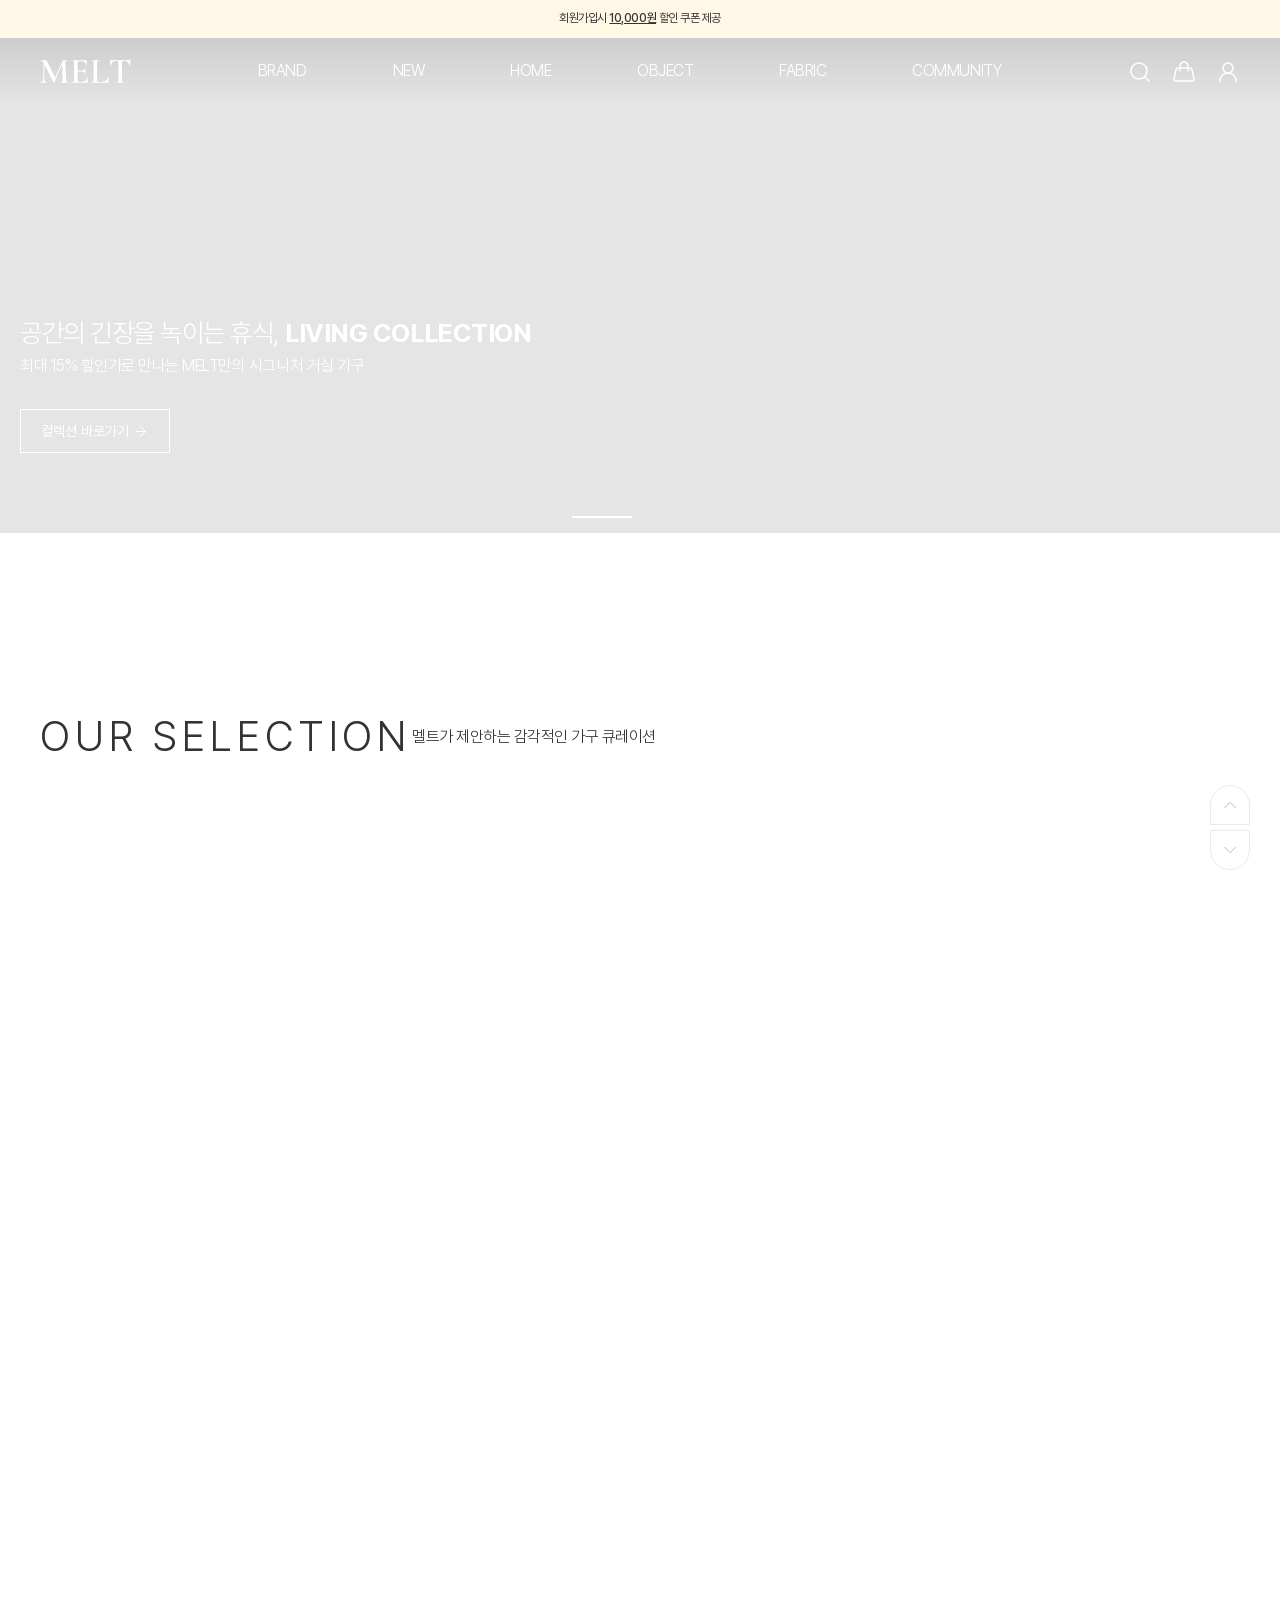
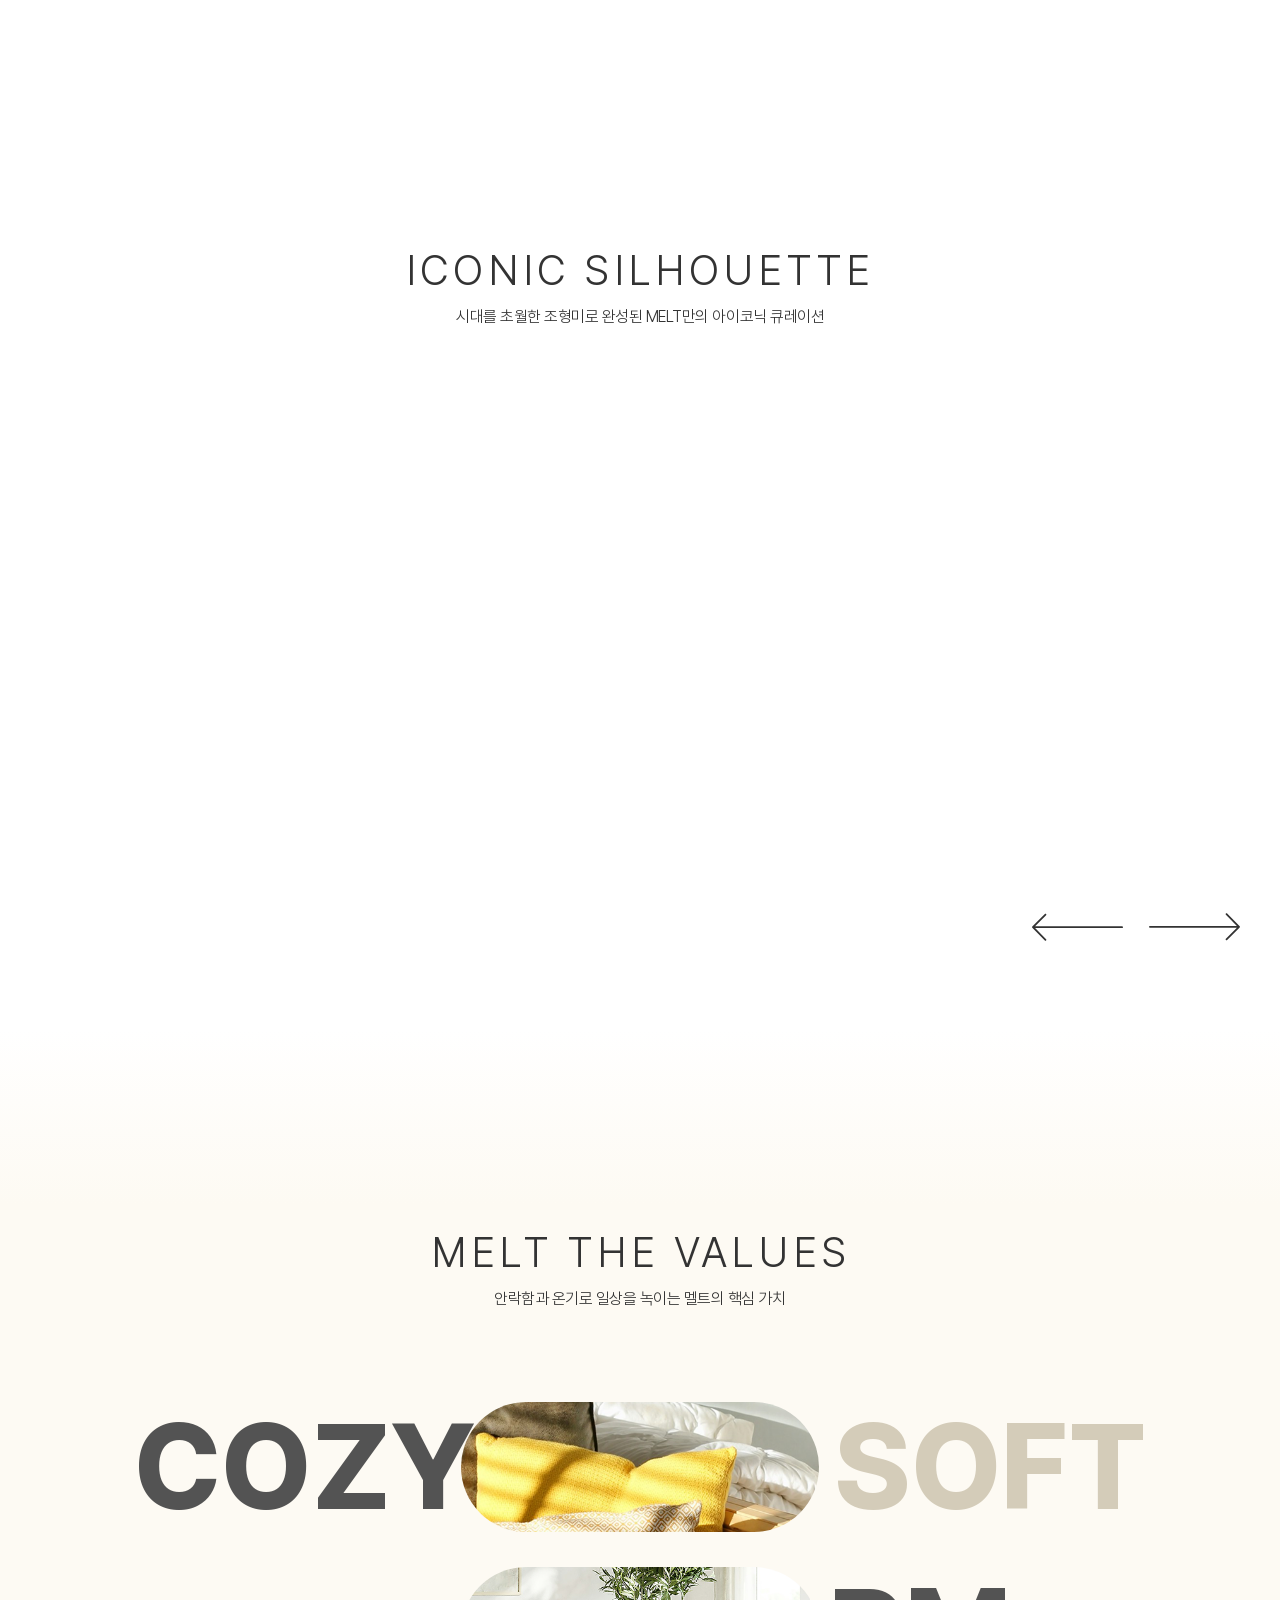
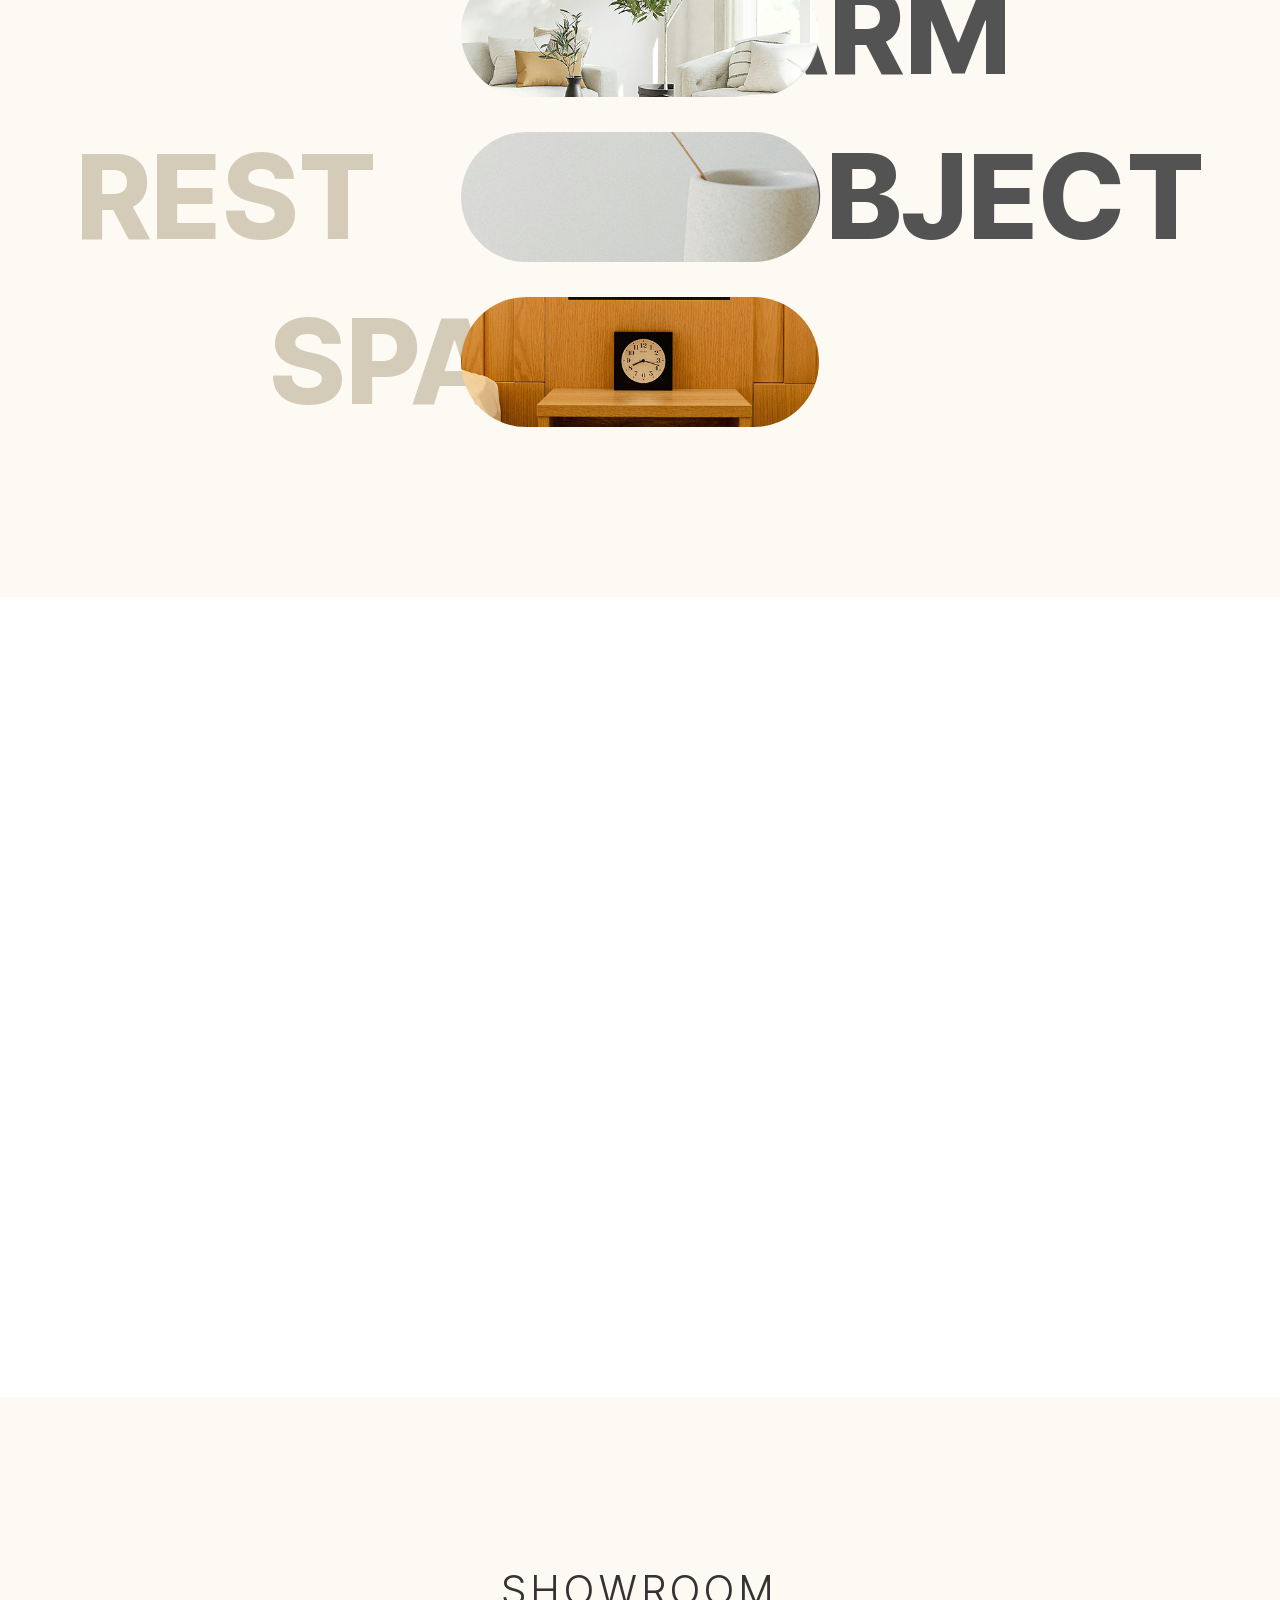
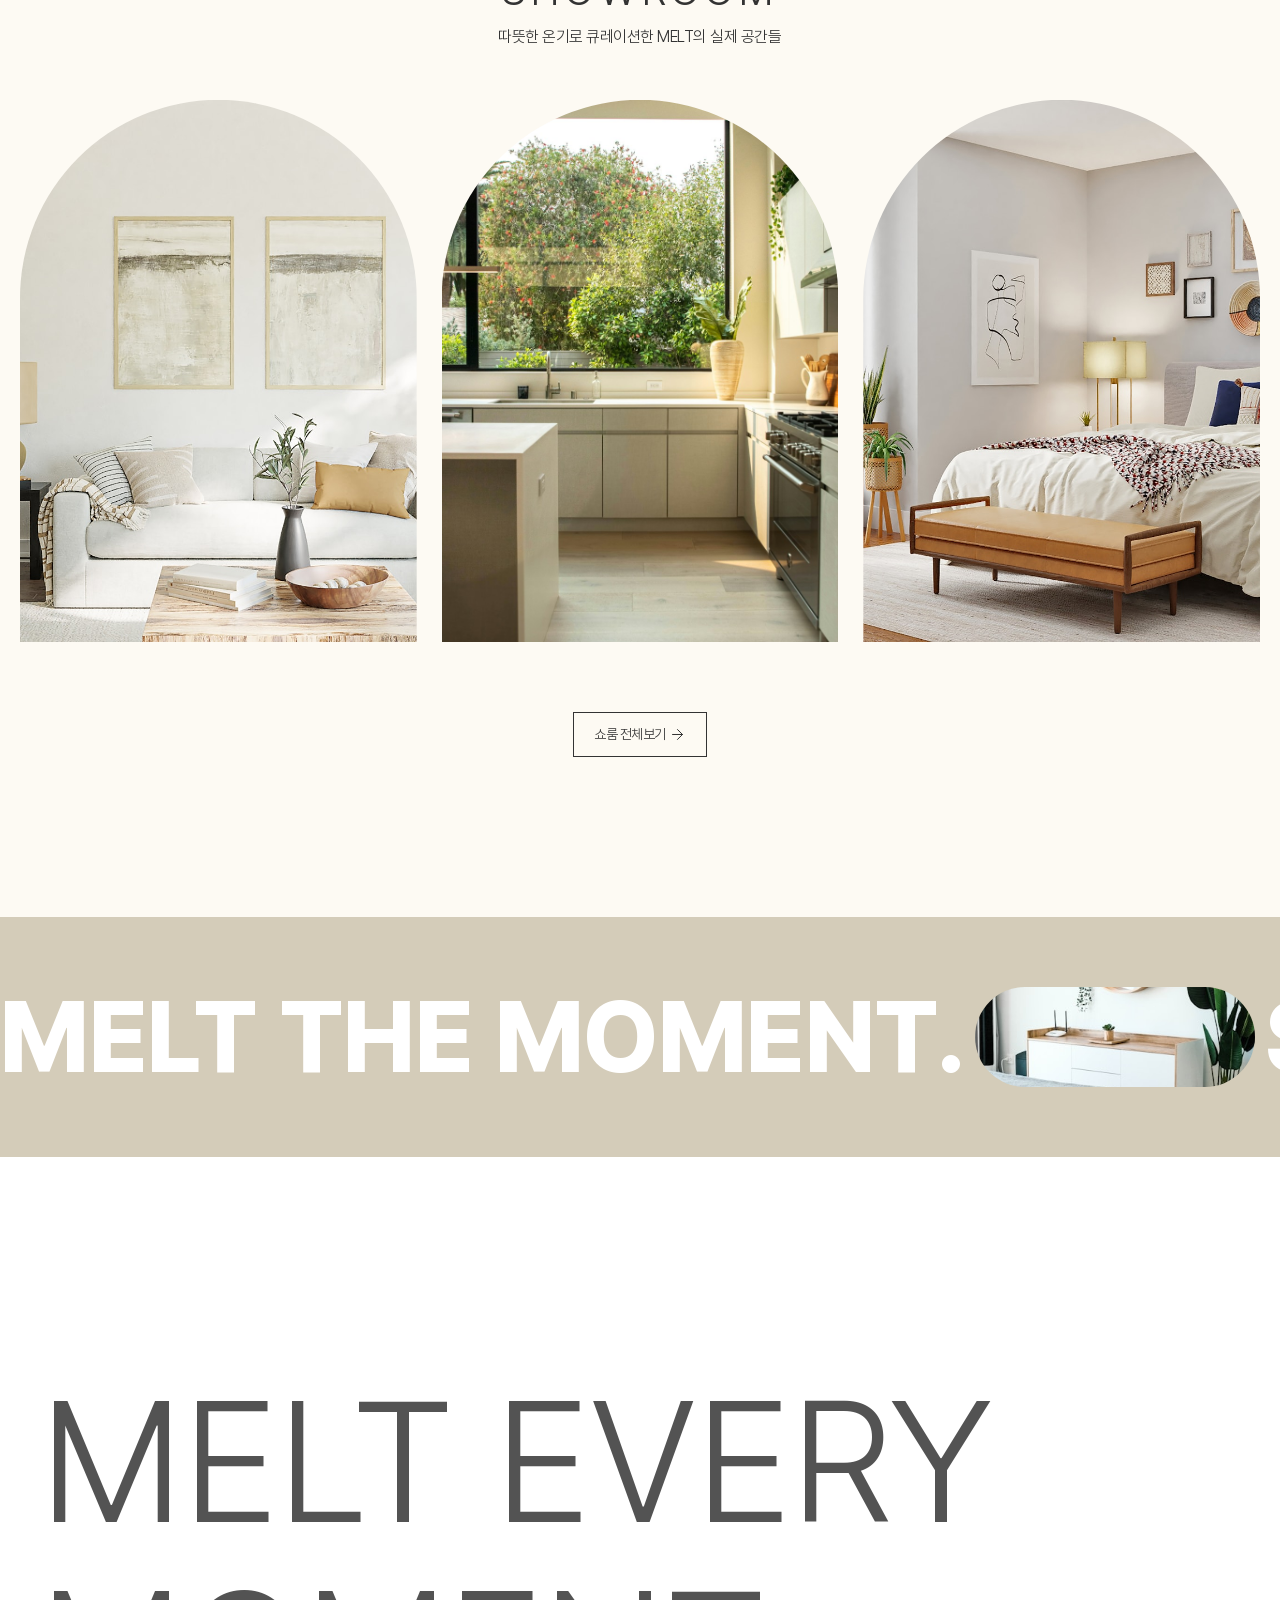
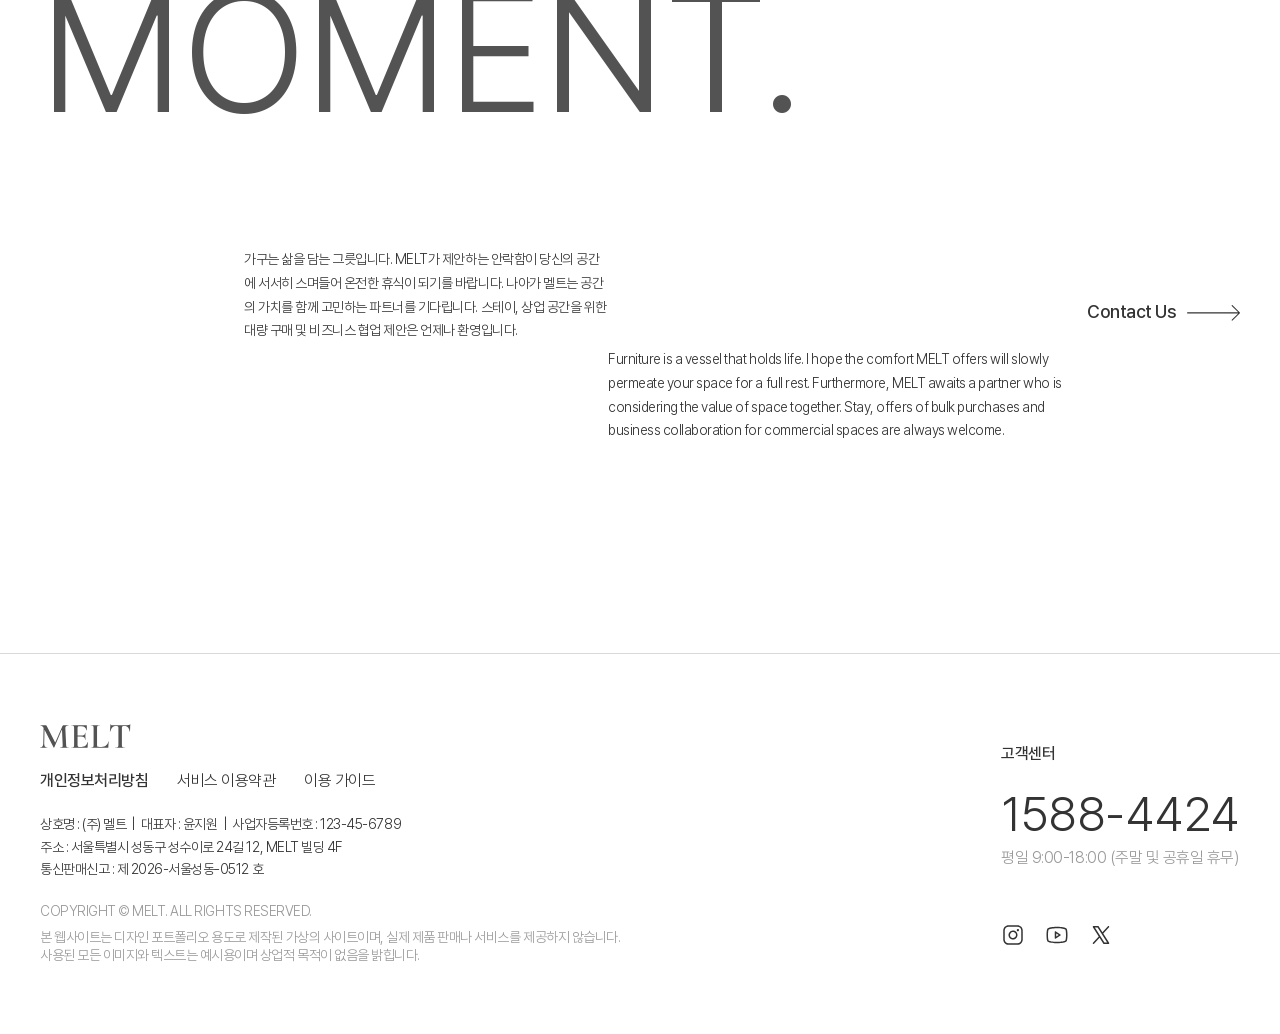
==== commit 92a02dfe: "쇼룸 모바일 작업중" ====
--- a/index.html
+++ b/index.html
@@ -103,7 +103,7 @@
         <section class="section03">
             <div class="inner">
                 <div class="sec-title iconic-sec-title">
-                    <h2 class="sec-title__main reveal">ICONIC SILHOUETTE</h2>
+                    <h2 class="sec-title__main reveal">ICONIC <br>SILHOUETTE</h2>
                     <p class="sec-title__sub reveal reveal-delay-1">시대를 초월한 조형미로 완성된 MELT만의 아이코닉 큐레이션</p>
                 </div>
 
@@ -190,216 +190,225 @@
                 <h2 class="sec-title__main reveal">SHOWROOM</h2>
                 <p class="sec-title__sub reveal reveal-delay-1">따뜻한 온기로 큐레이션한 MELT의 실제 공간들</p>
             </div>
-            <div class="showroom">
-                <div class="showroom__section showroom__section--01" aria-label="거실 쇼룸 보기">
-                    <div class="product-card">
-                        <button class="product-card__hotspot"></button>
-                        <a href="#" class="product-card__link">
-                            <div class="thumb"> <img src="./images/showroom_product-01.avif" alt="블리드베데르 탁상스탠드"
-                                    class="img-contain">
-                            </div>
-                            <div class="content">
-                                <span class="content__category">조명</span>
-                                <h3 class="content__title">블리드베데르 탁상스탠드</h3>
-                                <p class="content__price">99,900원</p>
-                            </div>
-                            <i class="icon icon-chevron-right icon-24"></i>
-                        </a>
-                    </div>
-                    <div class="product-card">
-                        <button class="product-card__hotspot"></button>
-                        <a href="#" class="product-card__link">
-                            <div class="thumb"> <img src="./images/showroom_product-02.avif" alt="롬비켄 골드"
-                                    class="img-contain">
-                            </div>
-                            <div class="content">
-                                <span class="content__category">소가구</span>
-                                <h3 class="content__title">롬비켄 골드</h3>
-                                <p class="content__price">78,500원</p>
-                            </div>
-                            <i class="icon icon-chevron-right icon-24"></i>
-                        </a>
-                    </div>
-                    <div class="product-card">
-                        <button class="product-card__hotspot"></button>
-                        <a href="#" class="product-card__link">
-                            <div class="thumb"> <img src="./images/showroom_product-03.avif" alt="엑토르프 라이트베이지"
-                                    class="img-contain">
-                            </div>
-                            <div class="content">
-                                <span class="content__category">소파</span>
-                                <h3 class="content__title">엑토르프 라이트베이지</h3>
-                                <p class="content__price">1,260,000원</p>
-                            </div>
-                            <i class="icon icon-chevron-right icon-24"></i>
-                        </a>
-                    </div>
-                    <div class="product-card">
-                        <button class="product-card__hotspot"></button>
-                        <a href="#" class="product-card__link">
-                            <div class="thumb"> <img src="./images/showroom_product-04.avif" alt="VOLUTO 볼루토 꽃병"
-                                    class="img-contain">
-                            </div>
-                            <div class="content">
-                                <span class="content__category">화병</span>
-                                <h3 class="content__title">VOLUTO 볼루토 화병</h3>
-                                <p class="content__price">39,900원</p>
-                            </div>
-                            <i class="icon icon-chevron-right icon-24"></i>
-                        </a>
-                    </div>
-                </div>
-                <div class="showroom__section showroom__section--02" aria-label="주방 쇼룸 보기">
-                    <div class="product-card">
-                        <button class="product-card__hotspot"></button>
-                        <a href="#" class="product-card__link">
-                            <div class="thumb"> <img src="./images/showroom_product-05.avif" alt="주방용 벽걸이 바 조명"
-                                    class="img-contain">
-                            </div>
-                            <div class="content">
-                                <span class="content__category">조명</span>
-                                <h3 class="content__title">루미에르 키친 바 월라이트</h3>
-                                <p class="content__price">219,000원</p>
-                            </div>
-                            <i class="icon icon-chevron-right icon-24"></i>
-                        </a>
-                    </div>
-                    <div class="product-card">
-                        <button class="product-card__hotspot"></button>
-                        <a href="#" class="product-card__link">
-                            <div class="thumb"> <img src="./images/showroom_product-06.avif" alt="아일랜드 키친 바 체어"
-                                    class="img-contain">
-                            </div>
-                            <div class="content">
-                                <span class="content__category">의자</span>
-                                <h3 class="content__title">노르딕 아일랜드 바 체어</h3>
-                                <p class="content__price">149,000원</p>
-                            </div>
-                            <i class="icon icon-chevron-right icon-24"></i>
-                        </a>
-                    </div>
-                    <div class="product-card">
-                        <button class="product-card__hotspot"></button>
-                        <a href="#" class="product-card__link">
-                            <div class="thumb"> <img src="./images/showroom_product-07.avif" alt="주방 수전"
-                                    class="img-contain">
-                            </div>
-                            <div class="content">
-                                <span class="content__category">주방</span>
-                                <h3 class="content__title">아쿠아 플로우 키친 수전</h3>
-                                <p class="content__price">189,000원</p>
-                            </div>
-                            <i class="icon icon-chevron-right icon-24"></i>
-                        </a>
-                    </div>
-                    <div class="product-card">
-                        <button class="product-card__hotspot"></button>
-                        <a href="#" class="product-card__link">
-                            <div class="thumb"> <img src="./images/showroom_product-08.avif" alt="주방 레인지 후드"
-                                    class="img-contain">
-                            </div>
-                            <div class="content">
-                                <span class="content__category">주방</span>
-                                <h3 class="content__title">스텔라 슬림 레인지 후드</h3>
-                                <p class="content__price">329,000원</p>
-                            </div>
-                            <i class="icon icon-chevron-right icon-24"></i>
-                        </a>
-                    </div>
-                    <div class="product-card">
-                        <button class="product-card__hotspot"></button>
-                        <a href="#" class="product-card__link">
-                            <div class="thumb"> <img src="./images/showroom_product-09.avif" alt="빌트인 오븐"
-                                    class="img-contain">
-                            </div>
-                            <div class="content">
-                                <span class="content__category">주방</span>
-                                <h3 class="content__title">메종 빌트인 전기 오븐</h3>
-                                <p class="content__price">890,000원</p>
-                            </div>
-                            <i class="icon icon-chevron-right icon-24"></i>
-                        </a>
-                    </div>
-                </div>
-                <div class="showroom__section showroom__section--03" aria-label="침실 쇼룸 보기">
-                    <div class="product-card">
-                        <button class="product-card__hotspot"></button>
-                        <a href="#" class="product-card__link">
-                            <div class="thumb"> <img src="./images/showroom_product-10.avif" alt="침실 커튼"
-                                    class="img-contain">
-                            </div>
-                            <div class="content">
-                                <span class="content__category">패브릭</span>
-                                <h3 class="content__title">소프트 웨이브 암막 커튼</h3>
-                                <p class="content__price">129,000원</p>
-                            </div>
-                            <i class="icon icon-chevron-right icon-24"></i>
-                        </a>
-                    </div>
-                    <div class="product-card">
-                        <button class="product-card__hotspot"></button>
-                        <a href="#" class="product-card__link">
-                            <div class="thumb"> <img src="./images/showroom_product-11.avif" alt="침실 1인 소파형 라운지 체어"
-                                    class="img-contain">
-                            </div>
-                            <div class="content">
-                                <span class="content__category">의자</span>
-                                <h3 class="content__title">클라우드 라운지 1인 체어</h3>
-                                <p class="content__price">459,000원</p>
-                            </div>
-                            <i class="icon icon-chevron-right icon-24"></i>
-                        </a>
-                    </div>
-                    <div class="product-card">
-                        <button class="product-card__hotspot"></button>
-                        <a href="#" class="product-card__link">
-                            <div class="thumb"> <img src="./images/showroom_product-12.avif" alt="침실 액자"
-                                    class="img-contain">
-                            </div>
-                            <div class="content">
-                                <span class="content__category">데코</span>
-                                <h3 class="content__title">모노 프레임 아트 포스터</h3>
-                                <p class="content__price">79,000원</p>
-                            </div>
-                            <i class="icon icon-chevron-right icon-24"></i>
-                        </a>
-                    </div>
-                    <div class="product-card">
-                        <button class="product-card__hotspot"></button>
-                        <a href="#" class="product-card__link">
-                            <div class="thumb"> <img src="./images/showroom_product-13.avif" alt="침실 스탠드 조명"
-                                    class="img-contain">
-                            </div>
-                            <div class="content">
-                                <span class="content__category">조명</span>
-                                <h3 class="content__title">루미너스 플로어 스탠드</h3>
-                                <p class="content__price">239,000원</p>
-                            </div>
-                            <i class="icon icon-chevron-right icon-24"></i>
-                        </a>
-                    </div>
-                    <div class="product-card">
-                        <button class="product-card__hotspot"></button>
-                        <a href="#" class="product-card__link">
-                            <div class="thumb"> <img src="./images/showroom_product-14.avif" alt="침실용 롱 벤치 스툴"
-                                    class="img-contain">
-                            </div>
-                            <div class="content">
-                                <span class="content__category">스툴</span>
-                                <h3 class="content__title">코지 롱 벤치 스툴</h3>
-                                <p class="content__price">198,000원</p>
-                            </div>
-                            <i class="icon icon-chevron-right icon-24"></i>
-                        </a>
-                    </div>
-                </div>
-            </div>
-            <div class="cursor-follow-group">
-                <div class="cursor-dot"></div>
-                <div class="info-text">
-                    click!
-                </div>
-            </div>
+
+            <div class="showroom-desktop">
+                <div class="showroom">
+                    <div class="showroom__section showroom__section--01" aria-label="거실 쇼룸 보기">
+                        <div class="product-card">
+                            <button class="product-card__hotspot"></button>
+                            <a href="#" class="product-card__link">
+                                <div class="thumb"> <img src="./images/showroom_product-01.avif" alt="블리드베데르 탁상스탠드"
+                                        class="img-contain">
+                                </div>
+                                <div class="content">
+                                    <span class="content__category">조명</span>
+                                    <h3 class="content__title">블리드베데르 탁상스탠드</h3>
+                                    <p class="content__price">99,900원</p>
+                                </div>
+                                <i class="icon icon-chevron-right icon-24"></i>
+                            </a>
+                        </div>
+                        <div class="product-card">
+                            <button class="product-card__hotspot"></button>
+                            <a href="#" class="product-card__link">
+                                <div class="thumb"> <img src="./images/showroom_product-02.avif" alt="롬비켄 골드"
+                                        class="img-contain">
+                                </div>
+                                <div class="content">
+                                    <span class="content__category">소가구</span>
+                                    <h3 class="content__title">롬비켄 골드</h3>
+                                    <p class="content__price">78,500원</p>
+                                </div>
+                                <i class="icon icon-chevron-right icon-24"></i>
+                            </a>
+                        </div>
+                        <div class="product-card">
+                            <button class="product-card__hotspot"></button>
+                            <a href="#" class="product-card__link">
+                                <div class="thumb"> <img src="./images/showroom_product-03.avif" alt="엑토르프 라이트베이지"
+                                        class="img-contain">
+                                </div>
+                                <div class="content">
+                                    <span class="content__category">소파</span>
+                                    <h3 class="content__title">엑토르프 라이트베이지</h3>
+                                    <p class="content__price">1,260,000원</p>
+                                </div>
+                                <i class="icon icon-chevron-right icon-24"></i>
+                            </a>
+                        </div>
+                        <div class="product-card">
+                            <button class="product-card__hotspot"></button>
+                            <a href="#" class="product-card__link">
+                                <div class="thumb"> <img src="./images/showroom_product-04.avif" alt="VOLUTO 볼루토 꽃병"
+                                        class="img-contain">
+                                </div>
+                                <div class="content">
+                                    <span class="content__category">화병</span>
+                                    <h3 class="content__title">VOLUTO 볼루토 화병</h3>
+                                    <p class="content__price">39,900원</p>
+                                </div>
+                                <i class="icon icon-chevron-right icon-24"></i>
+                            </a>
+                        </div>
+                    </div>
+                    <div class="showroom__section showroom__section--02" aria-label="주방 쇼룸 보기">
+                        <div class="product-card">
+                            <button class="product-card__hotspot"></button>
+                            <a href="#" class="product-card__link">
+                                <div class="thumb"> <img src="./images/showroom_product-05.avif" alt="주방용 벽걸이 바 조명"
+                                        class="img-contain">
+                                </div>
+                                <div class="content">
+                                    <span class="content__category">조명</span>
+                                    <h3 class="content__title">루미에르 키친 바 월라이트</h3>
+                                    <p class="content__price">219,000원</p>
+                                </div>
+                                <i class="icon icon-chevron-right icon-24"></i>
+                            </a>
+                        </div>
+                        <div class="product-card">
+                            <button class="product-card__hotspot"></button>
+                            <a href="#" class="product-card__link">
+                                <div class="thumb"> <img src="./images/showroom_product-06.avif" alt="아일랜드 키친 바 체어"
+                                        class="img-contain">
+                                </div>
+                                <div class="content">
+                                    <span class="content__category">의자</span>
+                                    <h3 class="content__title">노르딕 아일랜드 바 체어</h3>
+                                    <p class="content__price">149,000원</p>
+                                </div>
+                                <i class="icon icon-chevron-right icon-24"></i>
+                            </a>
+                        </div>
+                        <div class="product-card">
+                            <button class="product-card__hotspot"></button>
+                            <a href="#" class="product-card__link">
+                                <div class="thumb"> <img src="./images/showroom_product-07.avif" alt="주방 수전"
+                                        class="img-contain">
+                                </div>
+                                <div class="content">
+                                    <span class="content__category">주방</span>
+                                    <h3 class="content__title">아쿠아 플로우 키친 수전</h3>
+                                    <p class="content__price">189,000원</p>
+                                </div>
+                                <i class="icon icon-chevron-right icon-24"></i>
+                            </a>
+                        </div>
+                        <div class="product-card">
+                            <button class="product-card__hotspot"></button>
+                            <a href="#" class="product-card__link">
+                                <div class="thumb"> <img src="./images/showroom_product-08.avif" alt="주방 레인지 후드"
+                                        class="img-contain">
+                                </div>
+                                <div class="content">
+                                    <span class="content__category">주방</span>
+                                    <h3 class="content__title">스텔라 슬림 레인지 후드</h3>
+                                    <p class="content__price">329,000원</p>
+                                </div>
+                                <i class="icon icon-chevron-right icon-24"></i>
+                            </a>
+                        </div>
+                        <div class="product-card">
+                            <button class="product-card__hotspot"></button>
+                            <a href="#" class="product-card__link">
+                                <div class="thumb"> <img src="./images/showroom_product-09.avif" alt="빌트인 오븐"
+                                        class="img-contain">
+                                </div>
+                                <div class="content">
+                                    <span class="content__category">주방</span>
+                                    <h3 class="content__title">메종 빌트인 전기 오븐</h3>
+                                    <p class="content__price">890,000원</p>
+                                </div>
+                                <i class="icon icon-chevron-right icon-24"></i>
+                            </a>
+                        </div>
+                    </div>
+                    <div class="showroom__section showroom__section--03" aria-label="침실 쇼룸 보기">
+                        <div class="product-card">
+                            <button class="product-card__hotspot"></button>
+                            <a href="#" class="product-card__link">
+                                <div class="thumb"> <img src="./images/showroom_product-10.avif" alt="침실 커튼"
+                                        class="img-contain">
+                                </div>
+                                <div class="content">
+                                    <span class="content__category">패브릭</span>
+                                    <h3 class="content__title">소프트 웨이브 암막 커튼</h3>
+                                    <p class="content__price">129,000원</p>
+                                </div>
+                                <i class="icon icon-chevron-right icon-24"></i>
+                            </a>
+                        </div>
+                        <div class="product-card">
+                            <button class="product-card__hotspot"></button>
+                            <a href="#" class="product-card__link">
+                                <div class="thumb"> <img src="./images/showroom_product-11.avif" alt="침실 1인 소파형 라운지 체어"
+                                        class="img-contain">
+                                </div>
+                                <div class="content">
+                                    <span class="content__category">의자</span>
+                                    <h3 class="content__title">클라우드 라운지 1인 체어</h3>
+                                    <p class="content__price">459,000원</p>
+                                </div>
+                                <i class="icon icon-chevron-right icon-24"></i>
+                            </a>
+                        </div>
+                        <div class="product-card">
+                            <button class="product-card__hotspot"></button>
+                            <a href="#" class="product-card__link">
+                                <div class="thumb"> <img src="./images/showroom_product-12.avif" alt="침실 액자"
+                                        class="img-contain">
+                                </div>
+                                <div class="content">
+                                    <span class="content__category">데코</span>
+                                    <h3 class="content__title">모노 프레임 아트 포스터</h3>
+                                    <p class="content__price">79,000원</p>
+                                </div>
+                                <i class="icon icon-chevron-right icon-24"></i>
+                            </a>
+                        </div>
+                        <div class="product-card">
+                            <button class="product-card__hotspot"></button>
+                            <a href="#" class="product-card__link">
+                                <div class="thumb"> <img src="./images/showroom_product-13.avif" alt="침실 스탠드 조명"
+                                        class="img-contain">
+                                </div>
+                                <div class="content">
+                                    <span class="content__category">조명</span>
+                                    <h3 class="content__title">루미너스 플로어 스탠드</h3>
+                                    <p class="content__price">239,000원</p>
+                                </div>
+                                <i class="icon icon-chevron-right icon-24"></i>
+                            </a>
+                        </div>
+                        <div class="product-card">
+                            <button class="product-card__hotspot"></button>
+                            <a href="#" class="product-card__link">
+                                <div class="thumb"> <img src="./images/showroom_product-14.avif" alt="침실용 롱 벤치 스툴"
+                                        class="img-contain">
+                                </div>
+                                <div class="content">
+                                    <span class="content__category">스툴</span>
+                                    <h3 class="content__title">코지 롱 벤치 스툴</h3>
+                                    <p class="content__price">198,000원</p>
+                                </div>
+                                <i class="icon icon-chevron-right icon-24"></i>
+                            </a>
+                        </div>
+                    </div>
+                </div>
+                <div class="cursor-follow-group">
+                    <div class="cursor-dot"></div>
+                    <div class="info-text">
+                        click!
+                    </div>
+                </div>
+            </div>
+
+            <div class="showroom-mobile">
+                <div class="showroom"></div>
+                <div class="product-list"></div>
+            </div>
+
             <div class="btn-area">
                 <a href="#" class="btn-main">쇼룸 전체보기<i class="icon icon-17 icon-arrow-right"></i></a>
             </div>
--- a/css/common.css
+++ b/css/common.css
@@ -663,7 +663,7 @@
 
 @media (max-width:768px) {
   .sec-title__main{
-    font-size: clamp(28px, 8vw, 46px);
+    font-size: clamp(28px, 6vw, 46px);
     line-height: 1.3;
   }
   .sec-title__main br {
--- a/css/main.css
+++ b/css/main.css
@@ -306,6 +306,11 @@
     margin-bottom: 50px;
   }
 }
+@media (max-width: 768px) {
+  .section03 .inner .iconic-sec-title {
+    margin-bottom: 20px;
+  }
+}
 .section03 .inner .iconic-slide {
   display: flex;
   flex-direction: column;
@@ -795,12 +800,22 @@
     text-align: end;
   }
 }
+@media (max-width: 768px) {
+  .section03 {
+    padding: 30px 0 60px;
+  }
+}
 
 .section04 {
   padding: 190px 0 160px;
 }
 .section04 .inner .sec-title {
   margin-bottom: 80px;
+}
+@media (max-width: 1024px) {
+  .section04 .inner .sec-title {
+    margin-bottom: 30px;
+  }
 }
 .section04 .inner .value-list {
   display: flex;
@@ -823,6 +838,11 @@
   font-weight: 800;
   flex-shrink: 0;
   z-index: 1;
+}
+@media (max-width: 1200px) {
+  .section04 .inner .value-list .value-item__label {
+    font-size: 90px;
+  }
 }
 .section04 .inner .value-list .value-item__placeholder {
   width: 358px;
@@ -886,8 +906,10 @@
   transform: translateY(20px);
   position: relative;
   z-index: 2;
-}
-@media (min-width: 1201px) {
+  word-break: keep-all;
+  overflow-wrap: break-word;
+}
+@media (min-width: 1025px) {
   .section04 .inner .value-list .value-item__media:hover {
     width: 105%;
     height: 100%;
@@ -904,7 +926,16 @@
     transition: opacity 0.5s ease 0.3s, transform 0.5s ease 0.3s;
   }
 }
-@media (max-width: 1200px) {
+@media (max-width: 480px) {
+  .section04 .inner .value-list .value-item__media {
+    border-radius: 20px;
+    padding: 30px !important;
+  }
+  .section04 .inner .value-list .value-item__media::before {
+    border-radius: 20px !important;
+  }
+}
+@media (max-width: 1024px) {
   .section04 .inner .value-list {
     width: 100%;
   }
@@ -942,6 +973,11 @@
     cursor: default;
   }
 }
+@media (max-width: 1024px) {
+  .section04 {
+    padding: 80px 0 120px;
+  }
+}
 
 .section05 {
   background-image: url(../images/section05-bg.png);
@@ -953,14 +989,20 @@
 }
 .section05 .inner {
   height: 100%;
-  position: relative;
 }
 .section05 .inner .text-area {
-  position: absolute;
-  top: 30%;
-  left: 0;
-  width: 100%;
+  padding-top: 240px;
   max-width: 700px;
+}
+@media (max-width: 1024px) {
+  .section05 .inner .text-area {
+    padding-top: 152px;
+  }
+}
+@media (max-width: 768px) {
+  .section05 .inner .text-area {
+    padding: 80px 0;
+  }
 }
 .section05 .inner .text-area ::before {
   content: "";
@@ -975,12 +1017,29 @@
   line-height: 2;
   font-size: 16px;
   font-weight: 400;
+  word-break: keep-all;
+  overflow-wrap: break-word;
+}
+@media (max-width: 768px) {
+  .section05 .inner .text-area p br {
+    display: none;
+  }
+}
+@media (max-width: 1024px) {
+  .section05 {
+    height: 464px;
+  }
+}
+@media (max-width: 768px) {
+  .section05 {
+    height: auto;
+  }
 }
 
 .section06 {
   padding: 160px 20px;
 }
-.section06 .showroom {
+.section06 .showroom-desktop .showroom {
   margin-top: 50px;
   width: 100%;
   aspect-ratio: 16/7;
@@ -988,7 +1047,7 @@
   justify-content: space-between;
   gap: 25px;
 }
-.section06 .showroom__section {
+.section06 .showroom-desktop .showroom__section {
   flex: 1;
   height: 100%;
   overflow: hidden;
@@ -1001,7 +1060,7 @@
   cursor: none;
   transition: all 0.6s ease;
 }
-.section06 .showroom__section::before {
+.section06 .showroom-desktop .showroom__section::before {
   content: "";
   position: absolute;
   top: 0;
@@ -1014,7 +1073,7 @@
   transition: transform 0.6s ease;
   z-index: 0;
 }
-.section06 .showroom__section::after {
+.section06 .showroom-desktop .showroom__section::after {
   content: "";
   position: absolute;
   top: 0;
@@ -1026,89 +1085,89 @@
   transition: opacity 0.4s ease;
   z-index: 0;
 }
-.section06 .showroom__section--01::before {
+.section06 .showroom-desktop .showroom__section--01::before {
   background-image: url(../images/showroom__section_01_bg.jpg);
 }
-.section06 .showroom__section--01 .product-card:nth-child(1) {
+.section06 .showroom-desktop .showroom__section--01 .product-card:nth-child(1) {
   top: 50%;
   left: 24%;
 }
-.section06 .showroom__section--01 .product-card:nth-child(2) {
+.section06 .showroom-desktop .showroom__section--01 .product-card:nth-child(2) {
   top: 26%;
   left: 50%;
 }
-.section06 .showroom__section--01 .product-card:nth-child(3) {
+.section06 .showroom-desktop .showroom__section--01 .product-card:nth-child(3) {
   top: 64%;
   left: 40%;
 }
-.section06 .showroom__section--01 .product-card:nth-child(4) {
+.section06 .showroom-desktop .showroom__section--01 .product-card:nth-child(4) {
   top: 78%;
   left: 60%;
 }
-.section06 .showroom__section--02::before {
+.section06 .showroom-desktop .showroom__section--02::before {
   background-image: url(../images/showroom__section_02_bg.jpg);
 }
-.section06 .showroom__section--02 .product-card:nth-child(1) {
+.section06 .showroom-desktop .showroom__section--02 .product-card:nth-child(1) {
   top: 30%;
   left: 28%;
 }
-.section06 .showroom__section--02 .product-card:nth-child(2) {
+.section06 .showroom-desktop .showroom__section--02 .product-card:nth-child(2) {
   top: 71%;
   left: 15%;
 }
-.section06 .showroom__section--02 .product-card:nth-child(3) {
+.section06 .showroom-desktop .showroom__section--02 .product-card:nth-child(3) {
   top: 45%;
   left: 38%;
 }
-.section06 .showroom__section--02 .product-card:nth-child(4) {
+.section06 .showroom-desktop .showroom__section--02 .product-card:nth-child(4) {
   top: 26%;
   left: 70%;
 }
-.section06 .showroom__section--02 .product-card:nth-child(5) {
+.section06 .showroom-desktop .showroom__section--02 .product-card:nth-child(5) {
   top: 60%;
   left: 70%;
 }
-.section06 .showroom__section--03::before {
+.section06 .showroom-desktop .showroom__section--03::before {
   background-image: url(../images/showroom__section_03_bg.jpg);
 }
-.section06 .showroom__section--03 .product-card:nth-child(1) {
+.section06 .showroom-desktop .showroom__section--03 .product-card:nth-child(1) {
   top: 22%;
   left: 18%;
 }
-.section06 .showroom__section--03 .product-card:nth-child(2) {
+.section06 .showroom-desktop .showroom__section--03 .product-card:nth-child(2) {
   top: 71%;
   left: 9%;
 }
-.section06 .showroom__section--03 .product-card:nth-child(3) {
+.section06 .showroom-desktop .showroom__section--03 .product-card:nth-child(3) {
   top: 30%;
   left: 45%;
 }
-.section06 .showroom__section--03 .product-card:nth-child(4) {
+.section06 .showroom-desktop .showroom__section--03 .product-card:nth-child(4) {
   top: 45%;
   left: 54%;
 }
-.section06 .showroom__section--03 .product-card:nth-child(5) {
+.section06 .showroom-desktop .showroom__section--03 .product-card:nth-child(5) {
   top: 75%;
   left: 49%;
 }
-.section06 .showroom__section:hover::before {
+.section06 .showroom-desktop .showroom__section:hover::before {
   transform: scale(1.05);
 }
-.section06 .showroom__section:hover::after {
+.section06 .showroom-desktop .showroom__section:hover::after {
   opacity: 1;
 }
-.section06 .showroom__section > * {
+.section06 .showroom-desktop .showroom__section > * {
   position: relative;
   z-index: 1;
   pointer-events: none;
 }
-.section06 .showroom__section .product-card {
+.section06 .showroom-desktop .showroom__section .product-card {
   position: absolute;
   visibility: hidden;
   opacity: 0;
   z-index: 1;
 }
-.section06 .showroom__section .product-card__hotspot {
+.section06 .showroom-desktop .showroom__section .product-card__hotspot {
   position: relative;
   border-radius: 50%;
   width: 30px;
@@ -1122,7 +1181,7 @@
   justify-content: center;
   z-index: 1;
 }
-.section06 .showroom__section .product-card__hotspot::after {
+.section06 .showroom-desktop .showroom__section .product-card__hotspot::after {
   display: block;
   content: "";
   width: 50%;
@@ -1131,14 +1190,14 @@
   background-color: var(--white);
   transition: width 0.2s ease, height 0.2s ease;
 }
-.section06 .showroom__section .product-card__hotspot:hover {
+.section06 .showroom-desktop .showroom__section .product-card__hotspot:hover {
   opacity: 1;
 }
-.section06 .showroom__section .product-card__hotspot:hover::after {
+.section06 .showroom-desktop .showroom__section .product-card__hotspot:hover::after {
   width: 35%;
   height: 35%;
 }
-.section06 .showroom__section .product-card__link {
+.section06 .showroom-desktop .showroom__section .product-card__link {
   background-color: var(--white);
   border-radius: 6px;
   padding: 10px;
@@ -1154,59 +1213,59 @@
   transition: opacity 0.3s, visibility 0.3s;
   z-index: 2;
 }
-.section06 .showroom__section .product-card__link .thumb {
+.section06 .showroom-desktop .showroom__section .product-card__link .thumb {
   width: 80px;
   height: 80px;
   border-radius: 4px;
   border: 1px solid #ececec;
 }
-.section06 .showroom__section .product-card__link .content {
+.section06 .showroom-desktop .showroom__section .product-card__link .content {
   line-height: 1.1;
   margin-left: 14px;
   flex-grow: 1;
 }
-.section06 .showroom__section .product-card__link .content__category {
+.section06 .showroom-desktop .showroom__section .product-card__link .content__category {
   font-size: 14px;
   color: #777;
 }
-.section06 .showroom__section .product-card__link .content__title {
+.section06 .showroom-desktop .showroom__section .product-card__link .content__title {
   font-size: 16px;
 }
-.section06 .showroom__section .product-card__link .content__price {
+.section06 .showroom-desktop .showroom__section .product-card__link .content__price {
   font-size: 18px;
   font-weight: 700;
   margin-top: 8px;
 }
-.section06 .showroom__section .product-card__link .icon {
+.section06 .showroom-desktop .showroom__section .product-card__link .icon {
   margin-left: 20px;
 }
-.section06 .showroom__section .product-card.is-open {
+.section06 .showroom-desktop .showroom__section .product-card.is-open {
   z-index: 20;
 }
-.section06 .showroom__section .product-card.is-open .product-card__link {
+.section06 .showroom-desktop .showroom__section .product-card.is-open .product-card__link {
   opacity: 1;
   visibility: visible;
 }
-.section06 .showroom__section.active {
+.section06 .showroom-desktop .showroom__section.active {
   flex: 0 0 60%;
   clip-path: initial;
   cursor: default;
 }
-.section06 .showroom__section.active > * {
+.section06 .showroom-desktop .showroom__section.active > * {
   pointer-events: auto;
 }
-.section06 .showroom__section.active .product-card {
+.section06 .showroom-desktop .showroom__section.active .product-card {
   visibility: visible;
   opacity: 1;
   transition: opacity 0.5s ease 0.5s;
 }
-.section06 .showroom__section.active:hover::before {
+.section06 .showroom-desktop .showroom__section.active:hover::before {
   transform: initial;
 }
-.section06 .showroom__section.active:hover::after {
+.section06 .showroom-desktop .showroom__section.active:hover::after {
   opacity: 0;
 }
-.section06 .cursor-follow-group {
+.section06 .showroom-desktop .cursor-follow-group {
   position: fixed;
   z-index: 999;
   top: 0;
@@ -1215,10 +1274,10 @@
   transition: opacity 0.3s ease;
   opacity: 0;
 }
-.section06 .cursor-follow-group.active {
+.section06 .showroom-desktop .cursor-follow-group.active {
   opacity: 1;
 }
-.section06 .cursor-follow-group .cursor-dot {
+.section06 .showroom-desktop .cursor-follow-group .cursor-dot {
   width: 20px;
   height: 20px;
   border-radius: 50%;
@@ -1226,7 +1285,7 @@
   box-shadow: 0 15px 40px rgba(0, 0, 0, 0.1);
   background-color: var(--white);
 }
-.section06 .cursor-follow-group .info-text {
+.section06 .showroom-desktop .cursor-follow-group .info-text {
   position: absolute;
   top: -20px;
   left: 20px;
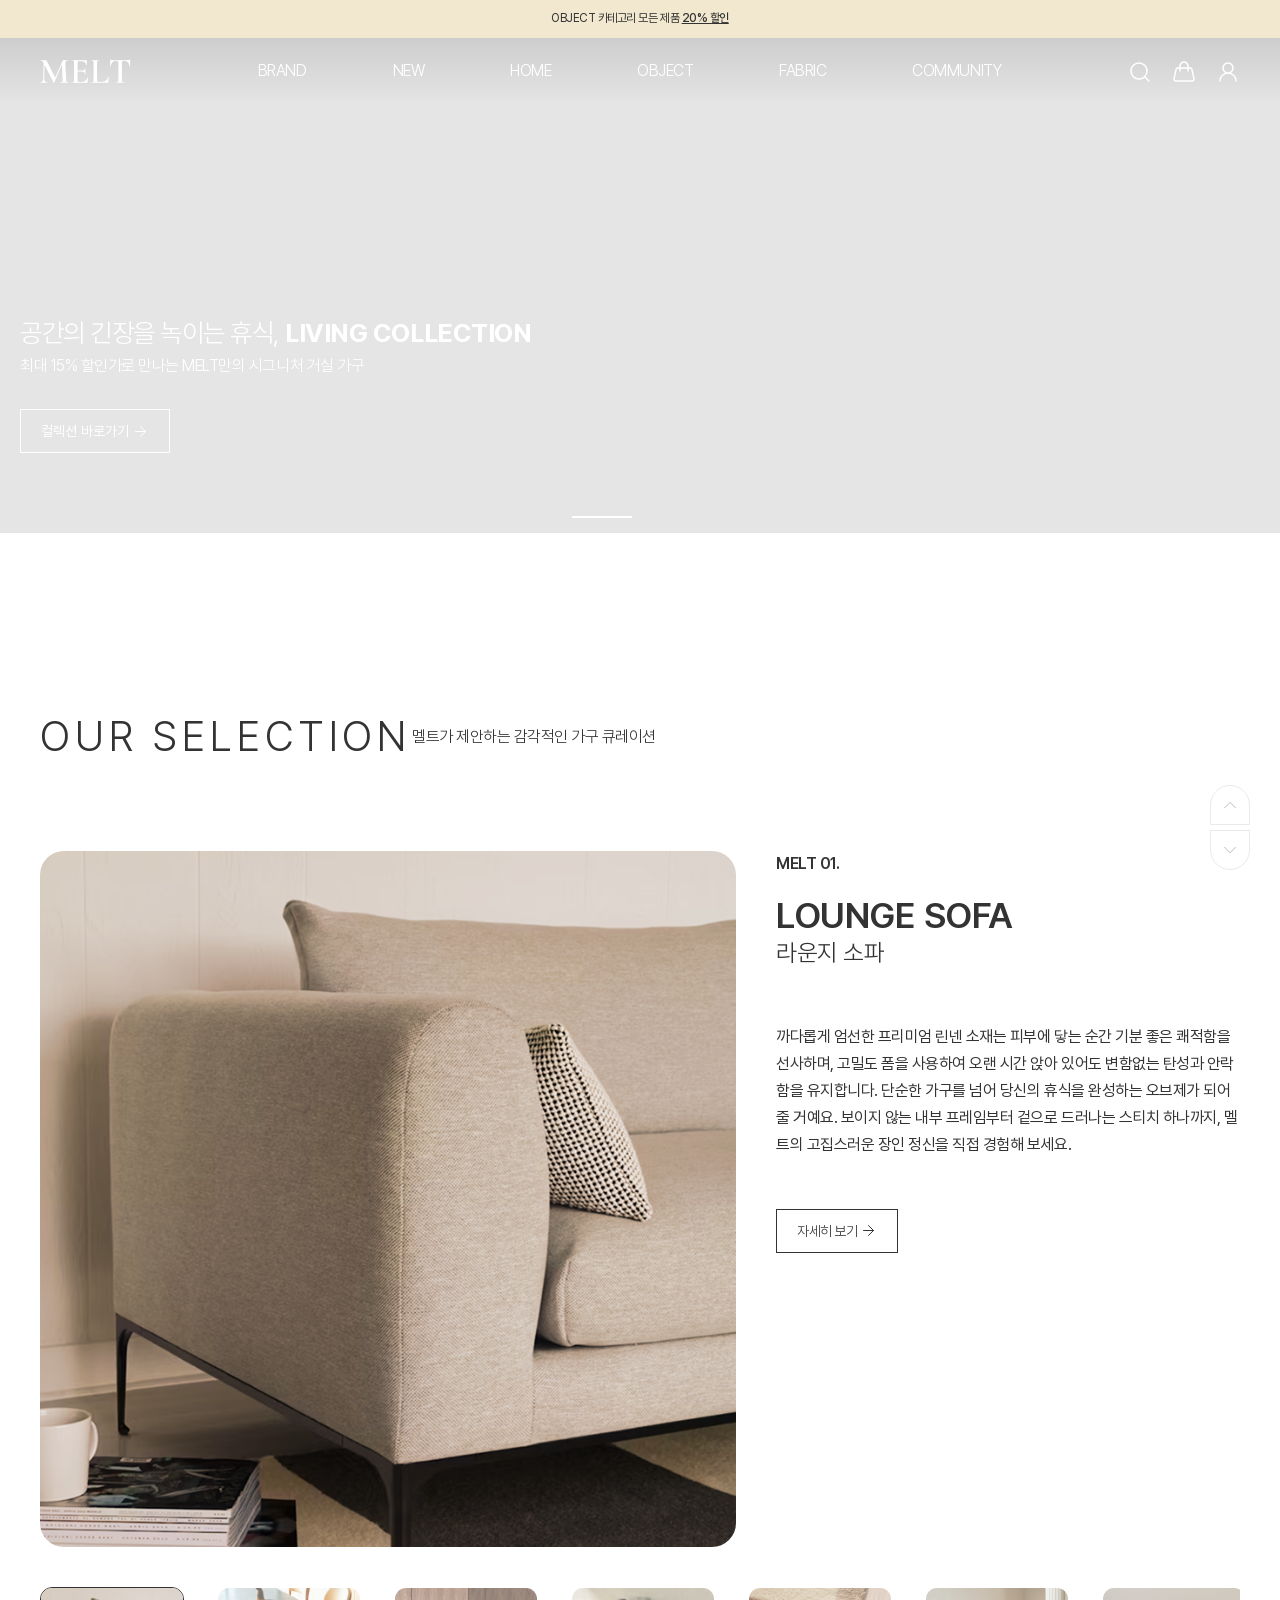
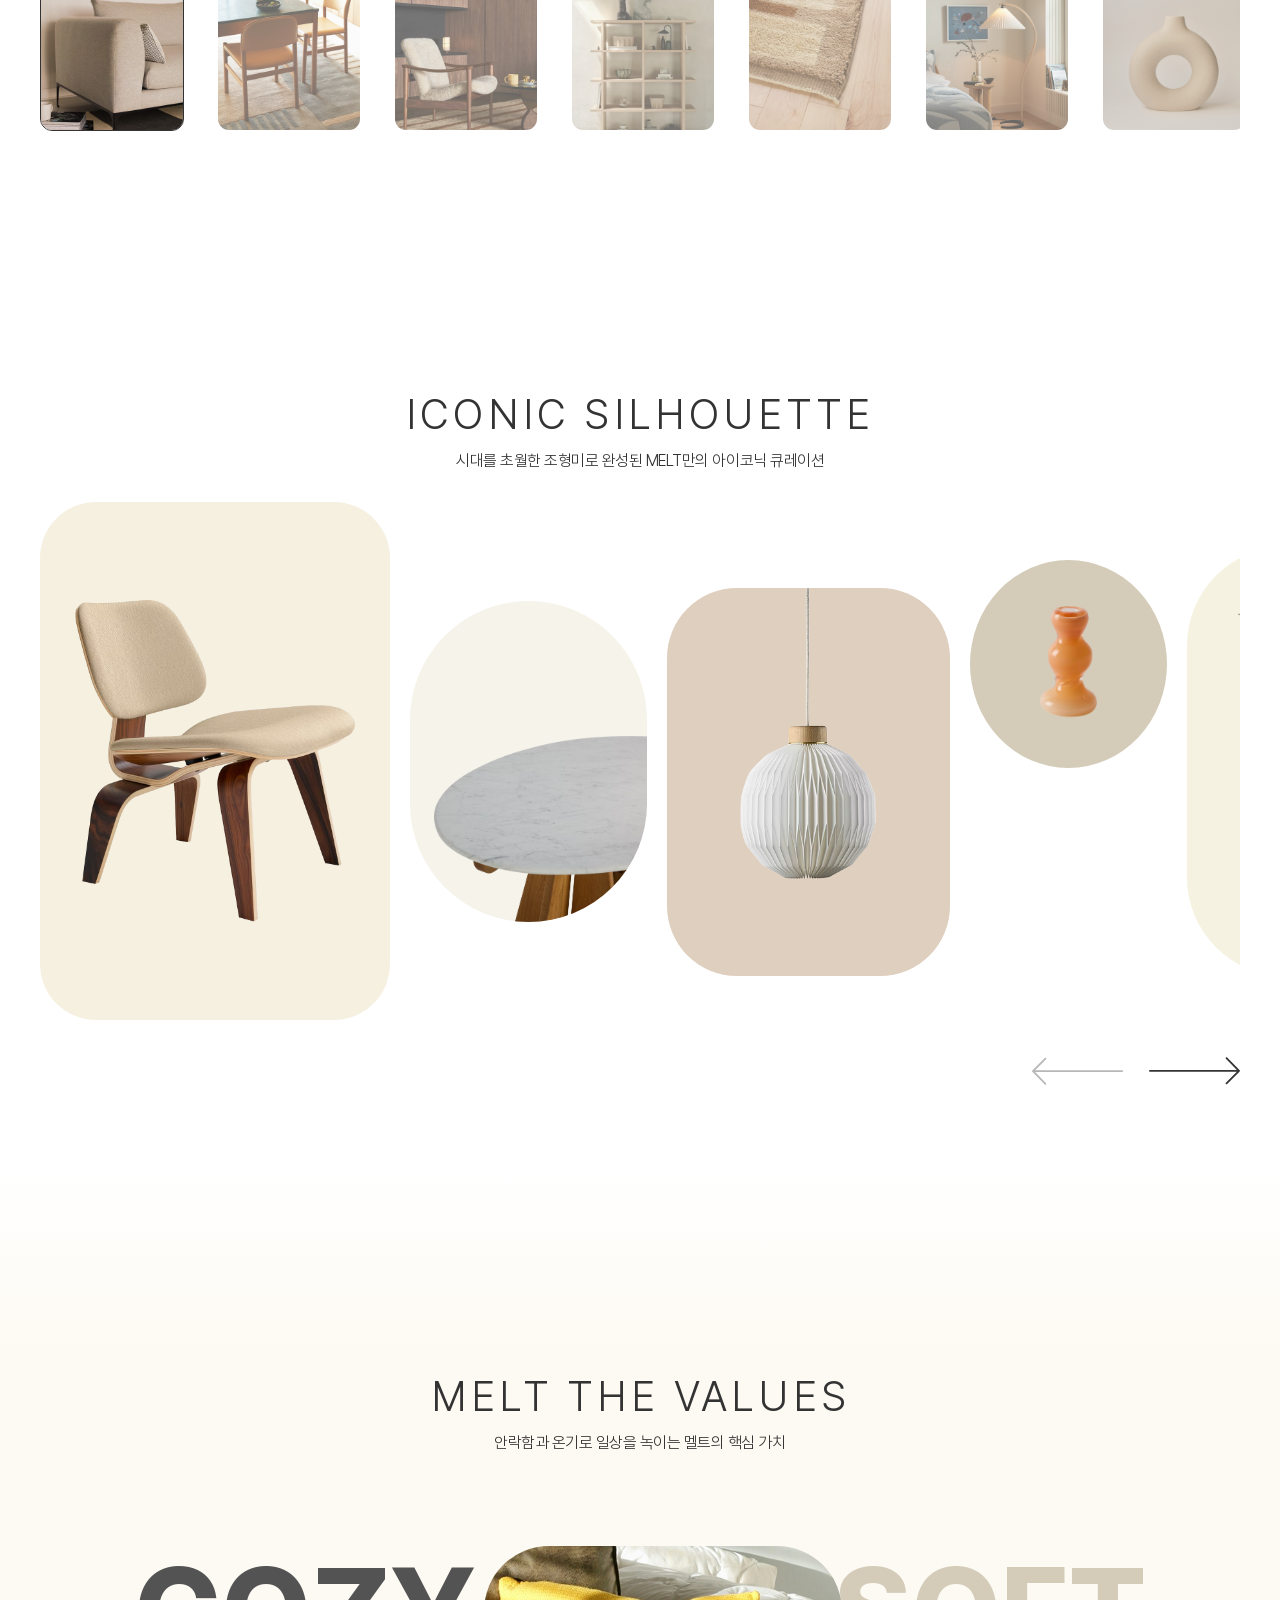
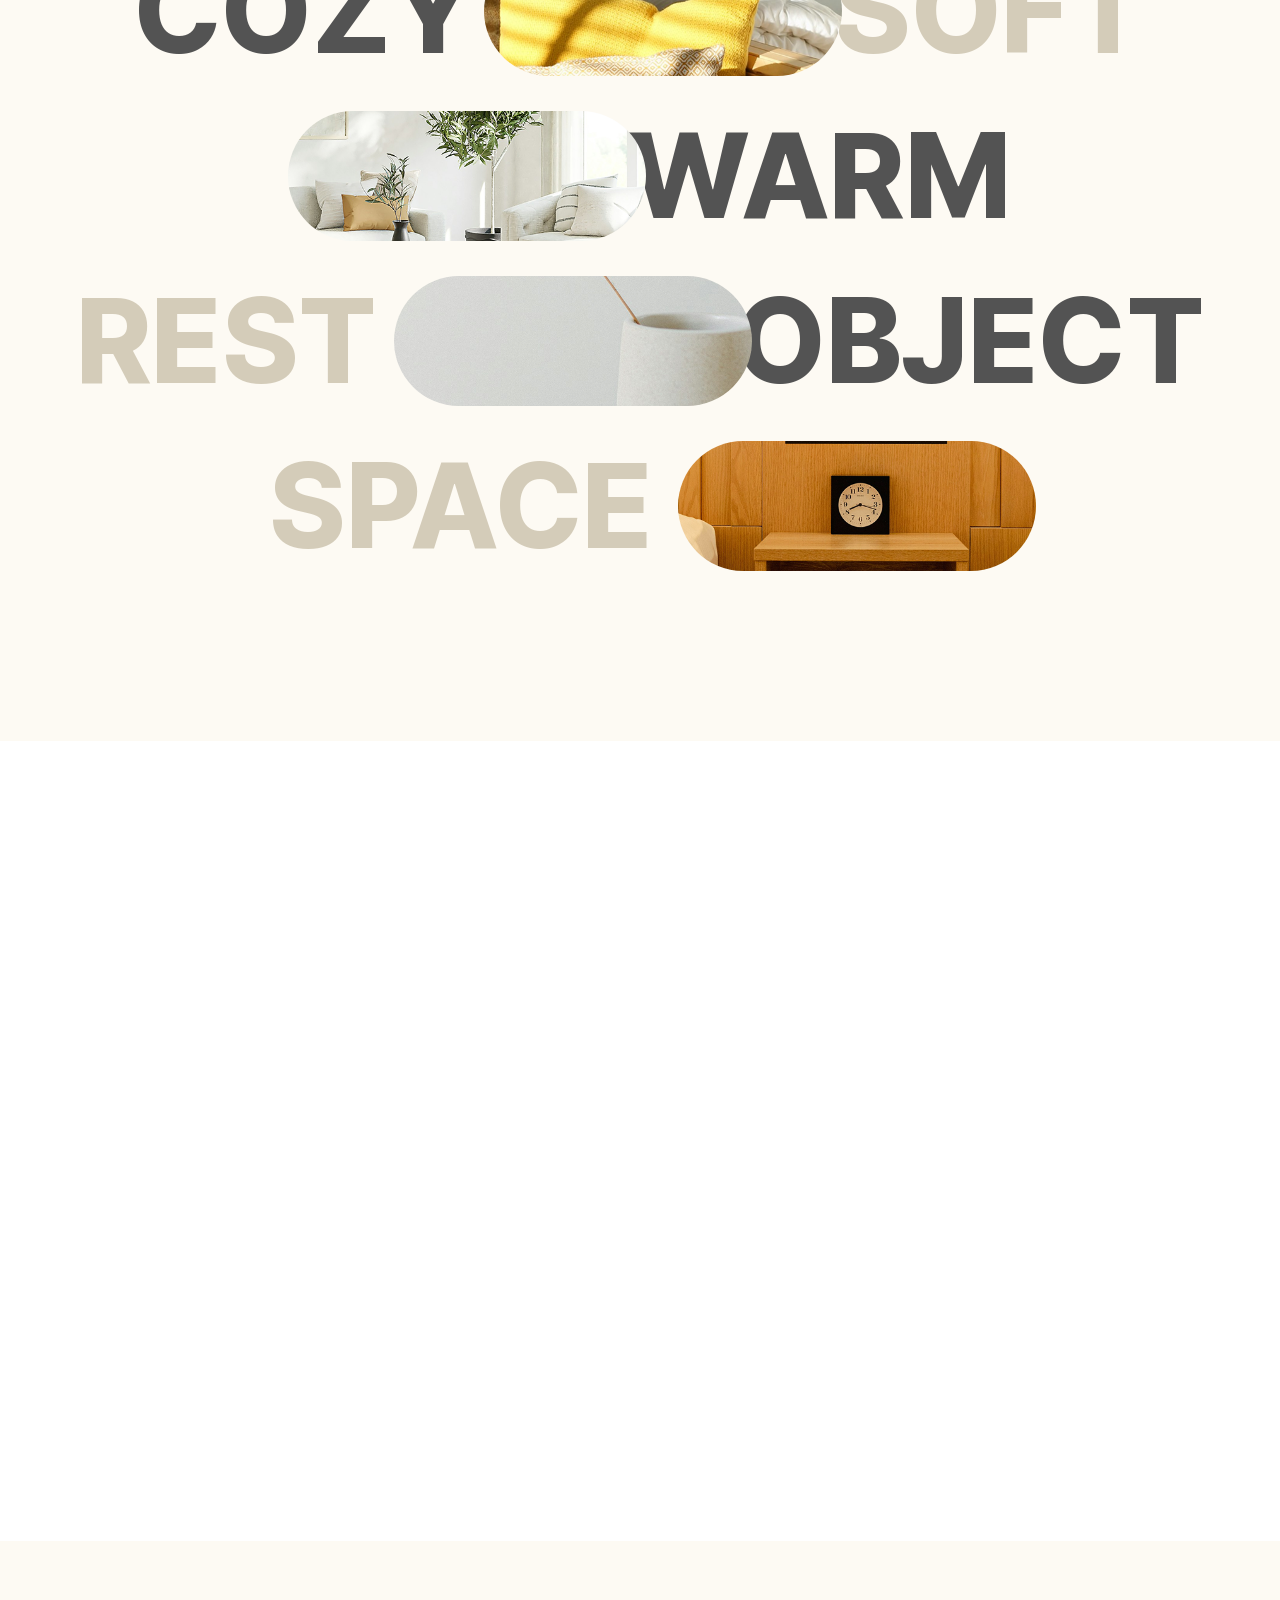
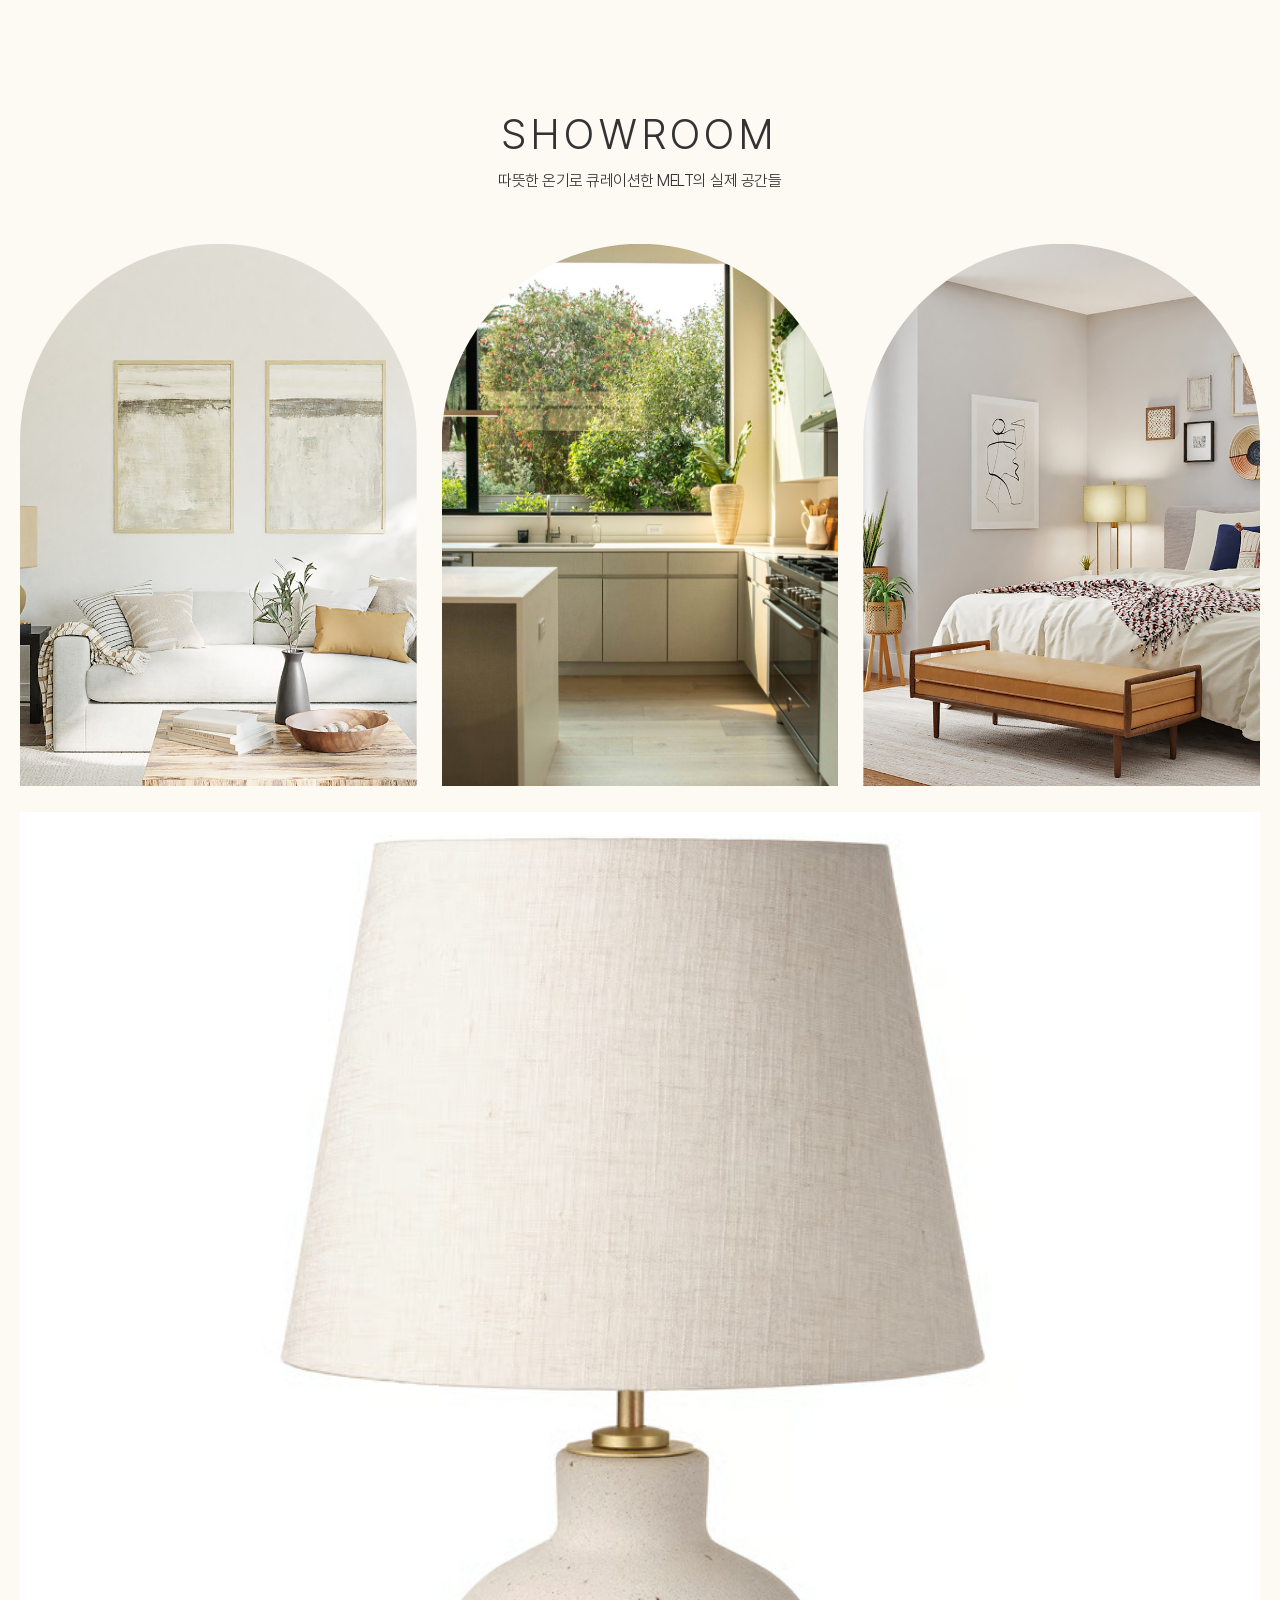
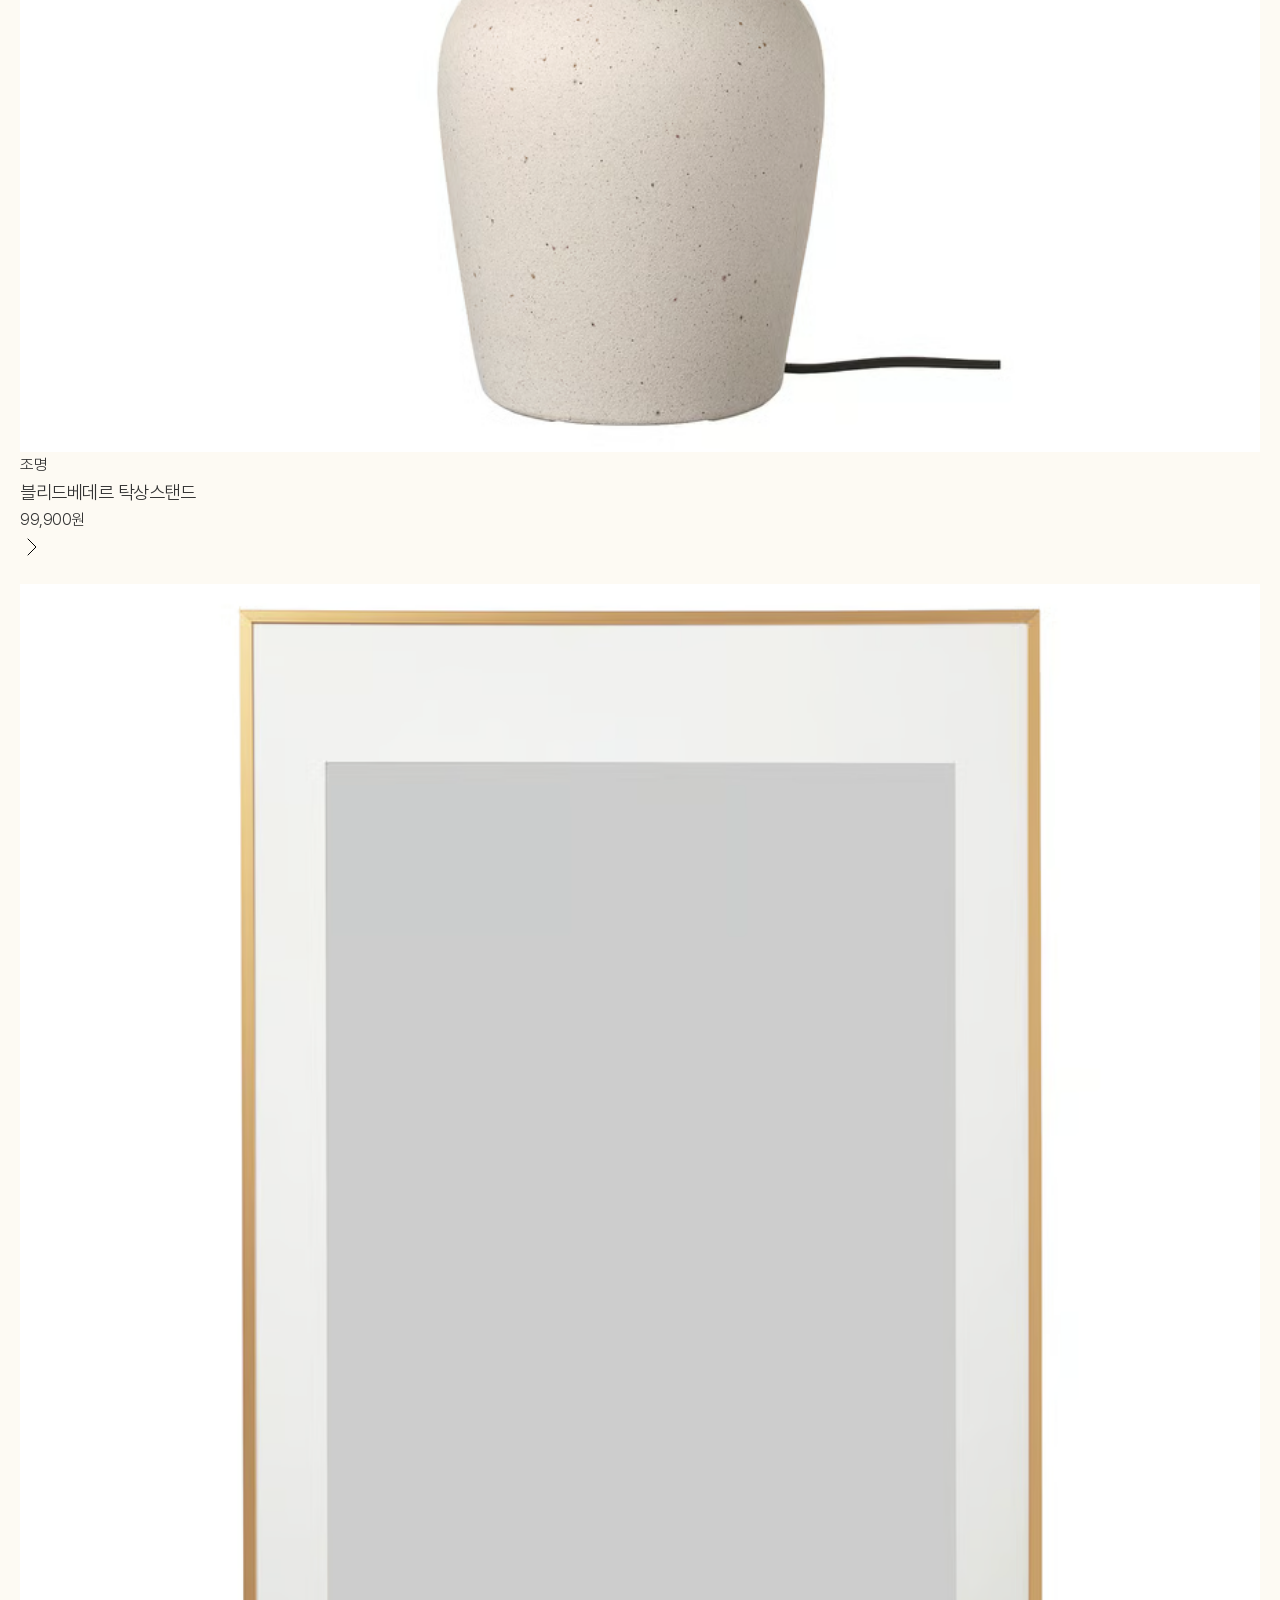
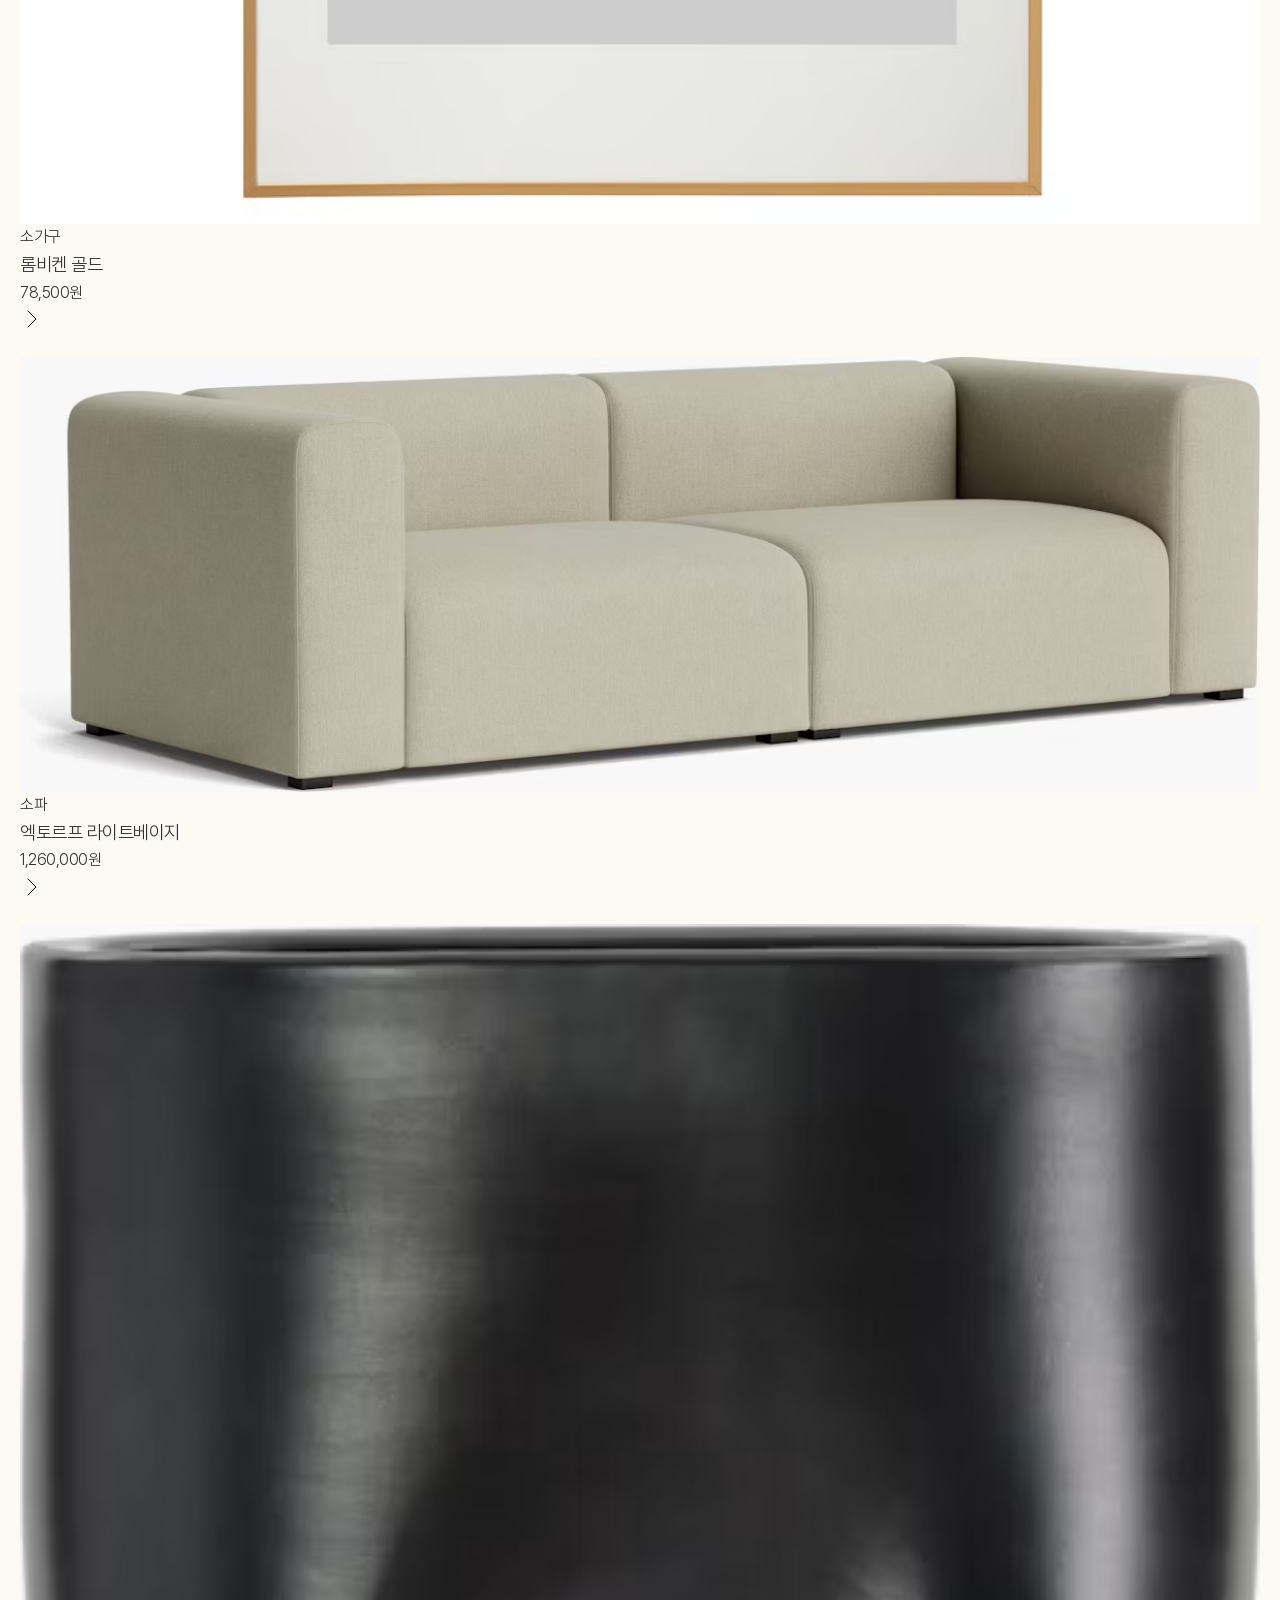
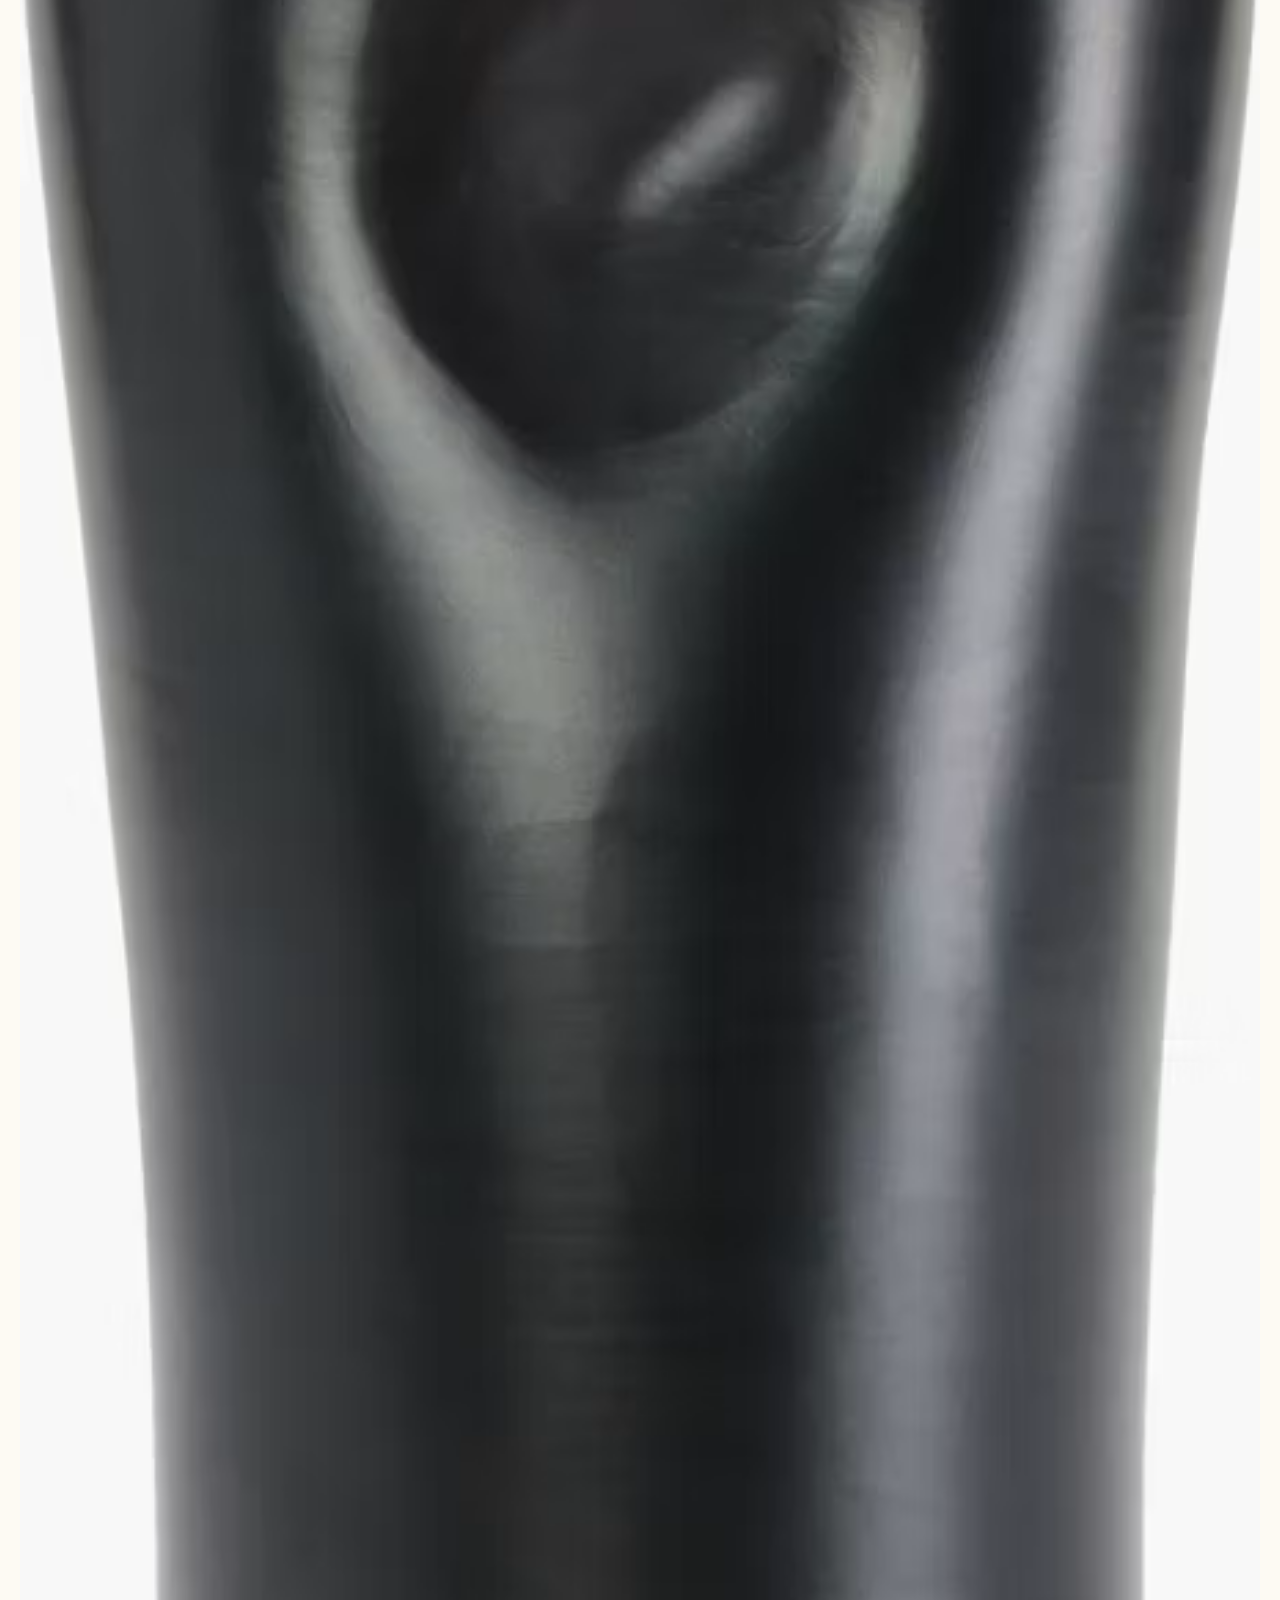
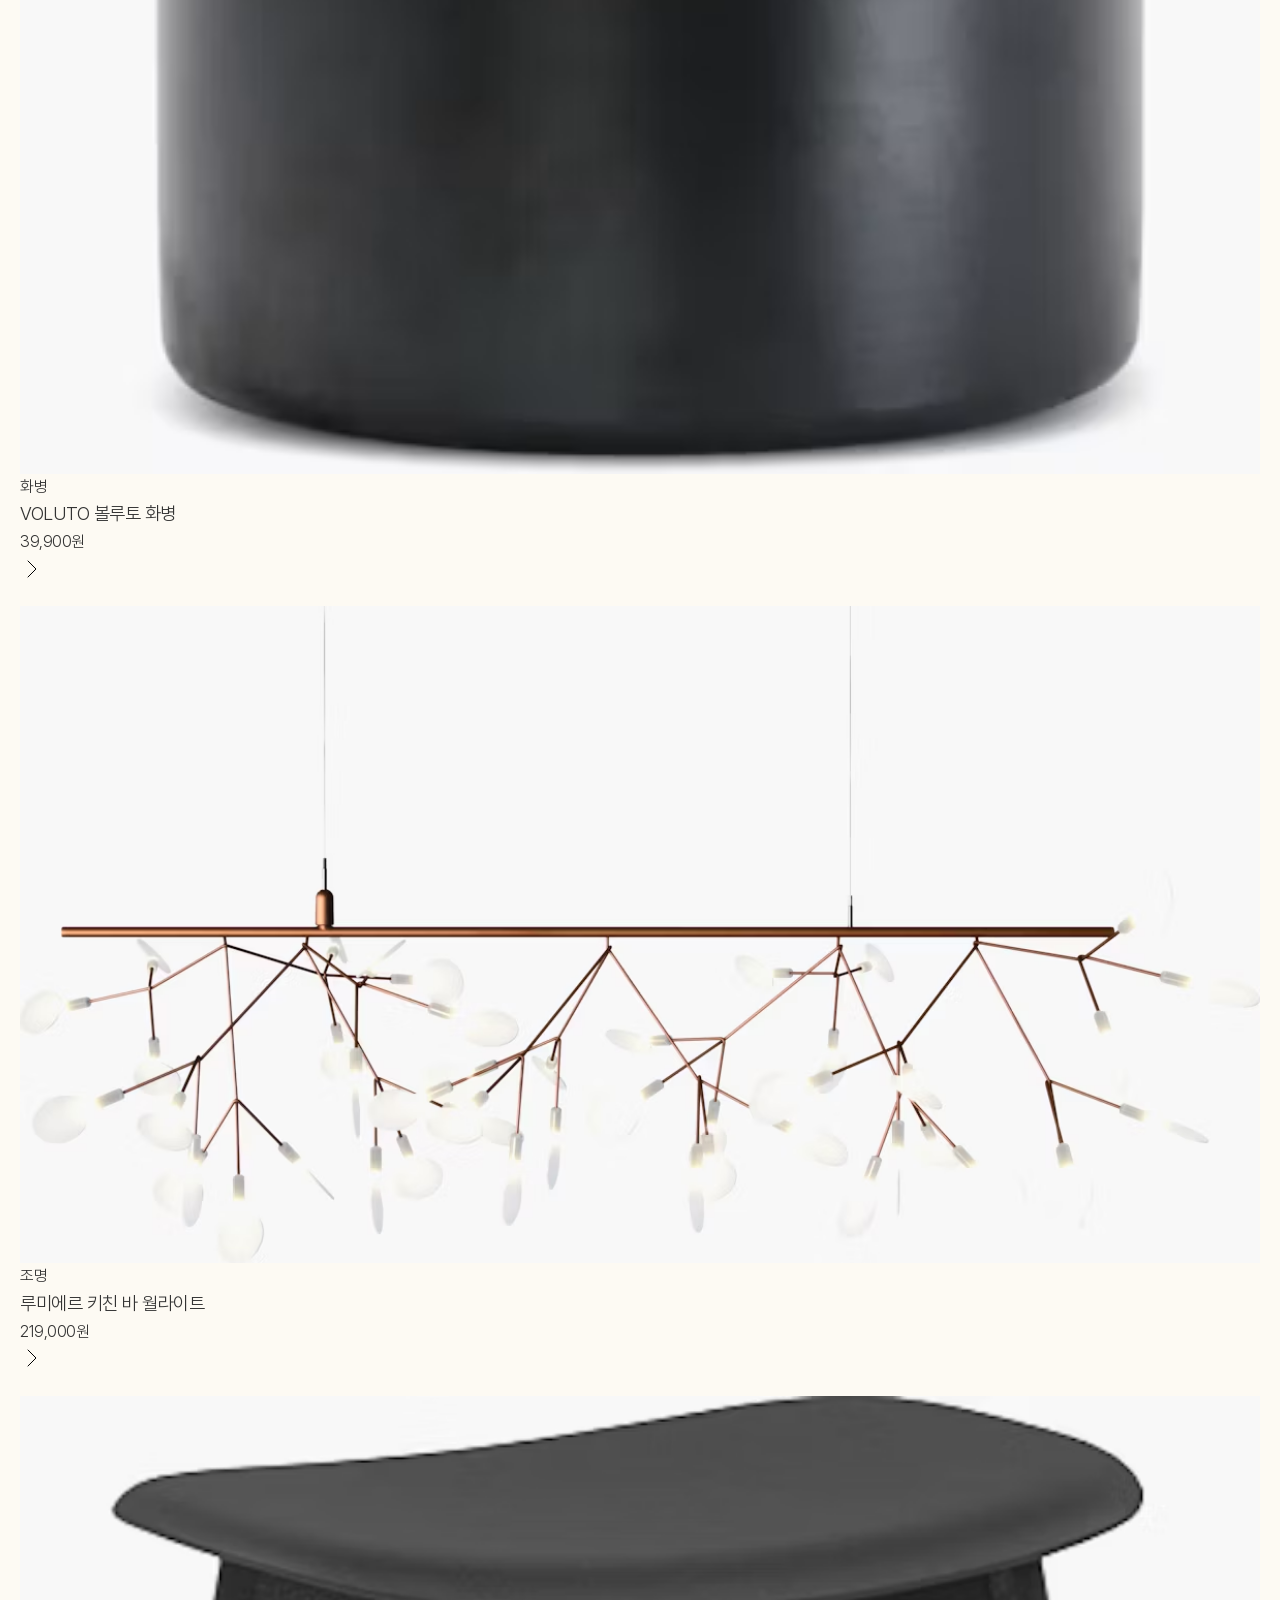
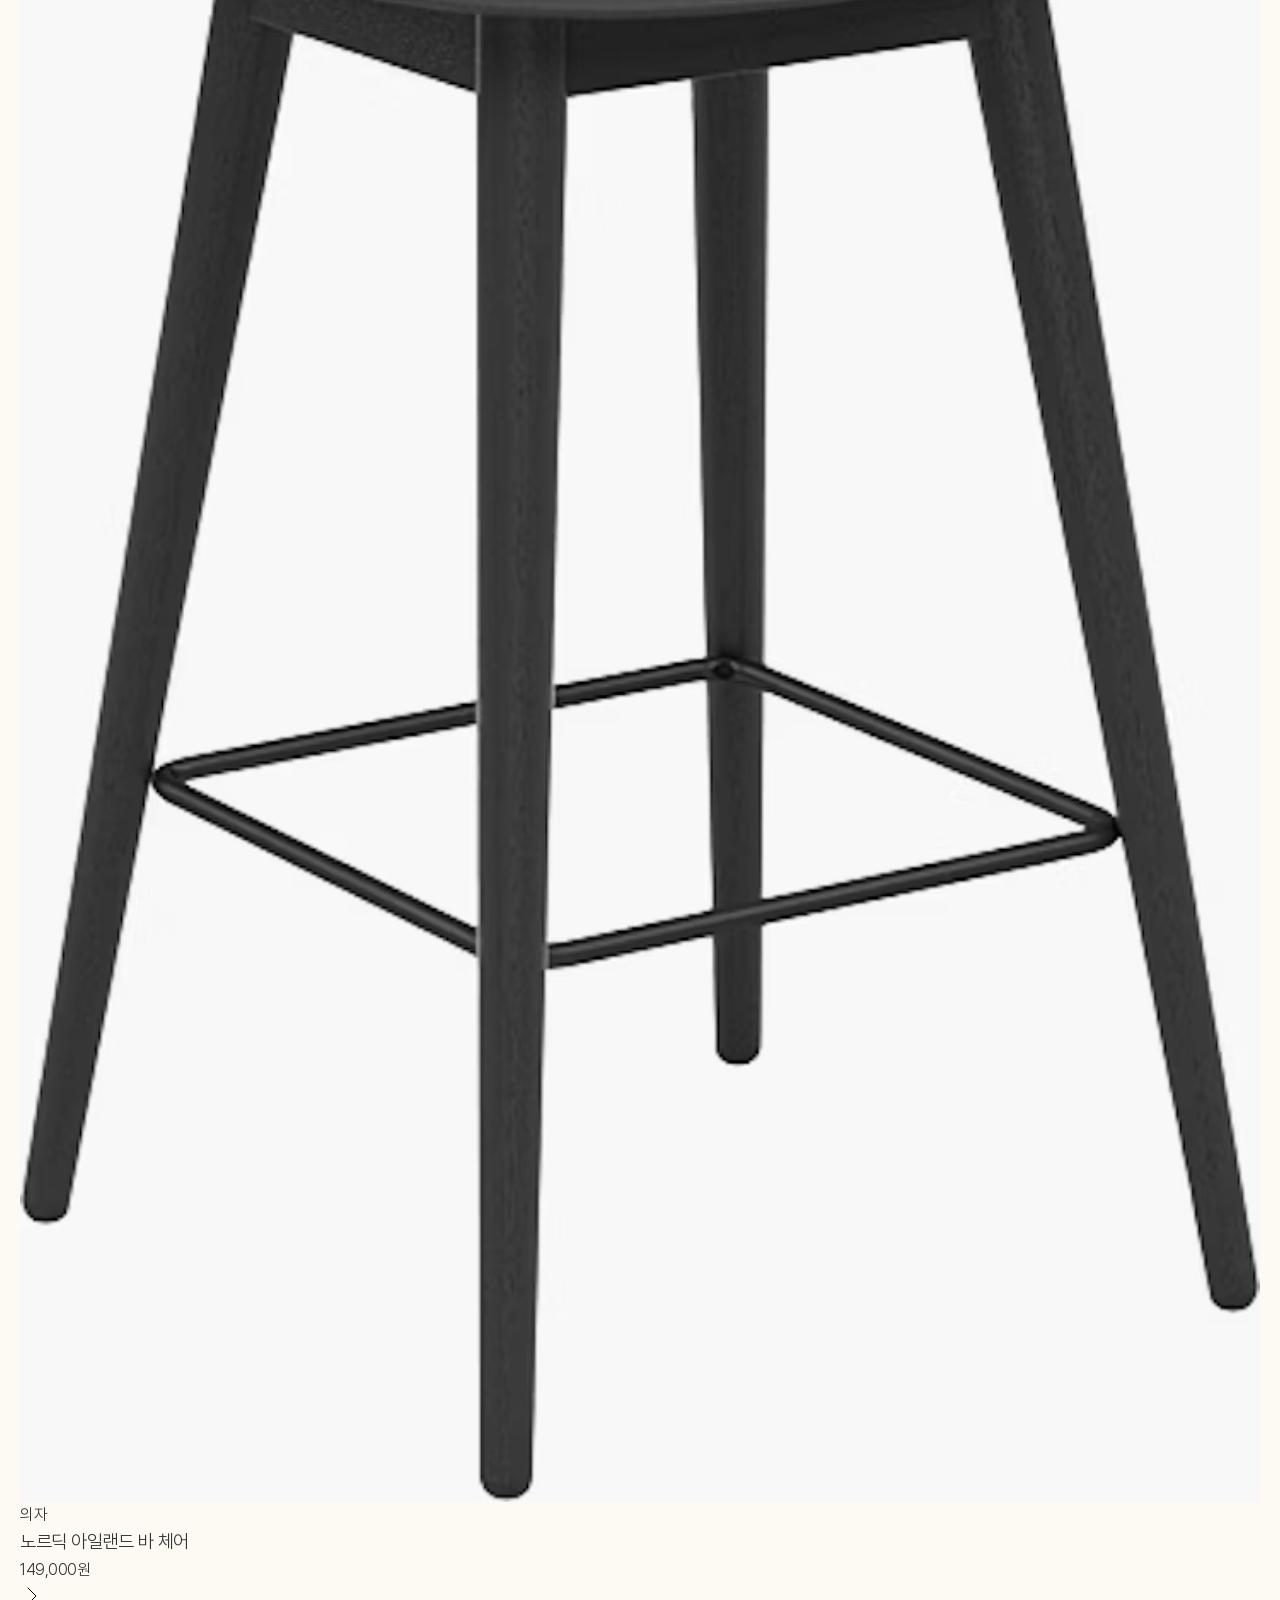
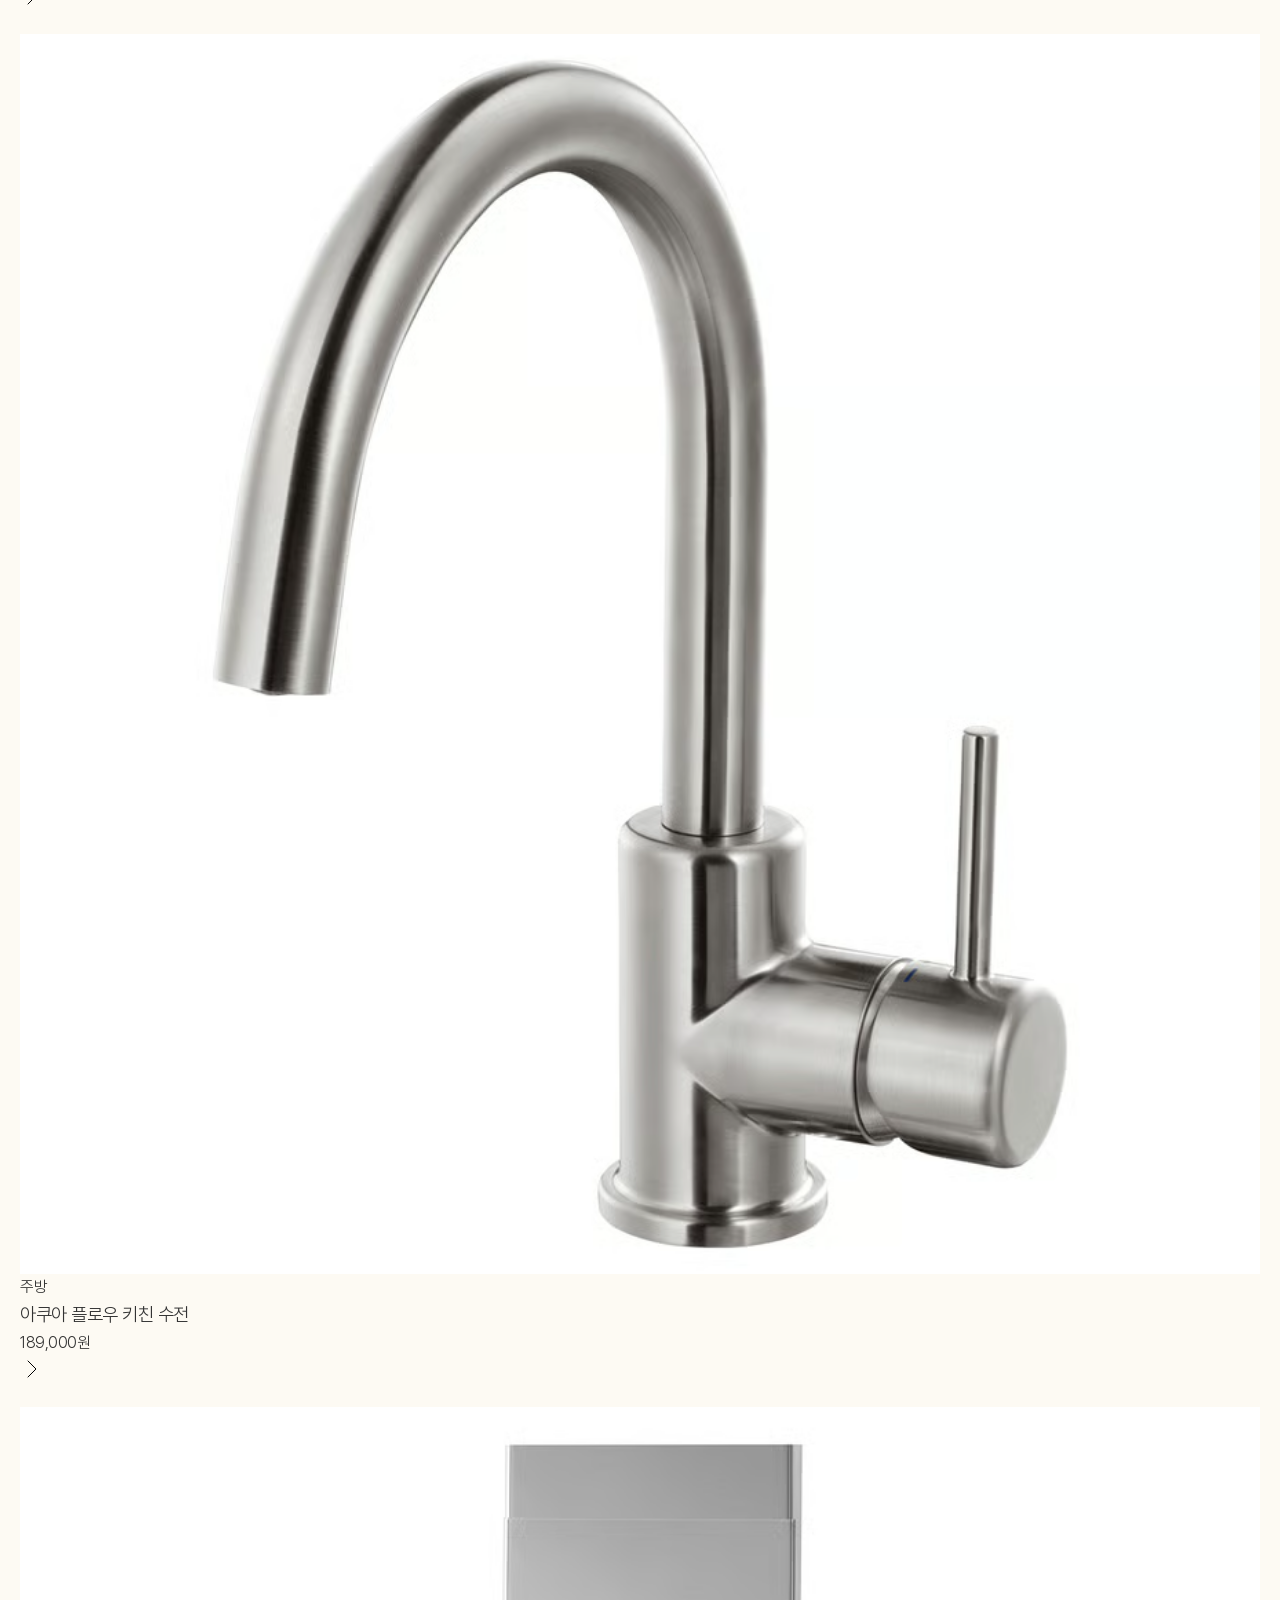
==== commit b6b814d6: "feat: showroom데이터 동적 렌더링 구현" ====
--- a/index.html
+++ b/index.html
@@ -193,208 +193,9 @@
 
             <div class="showroom-desktop">
                 <div class="showroom">
-                    <div class="showroom__section showroom__section--01" aria-label="거실 쇼룸 보기">
-                        <div class="product-card">
-                            <button class="product-card__hotspot"></button>
-                            <a href="#" class="product-card__link">
-                                <div class="thumb"> <img src="./images/showroom_product-01.avif" alt="블리드베데르 탁상스탠드"
-                                        class="img-contain">
-                                </div>
-                                <div class="content">
-                                    <span class="content__category">조명</span>
-                                    <h3 class="content__title">블리드베데르 탁상스탠드</h3>
-                                    <p class="content__price">99,900원</p>
-                                </div>
-                                <i class="icon icon-chevron-right icon-24"></i>
-                            </a>
-                        </div>
-                        <div class="product-card">
-                            <button class="product-card__hotspot"></button>
-                            <a href="#" class="product-card__link">
-                                <div class="thumb"> <img src="./images/showroom_product-02.avif" alt="롬비켄 골드"
-                                        class="img-contain">
-                                </div>
-                                <div class="content">
-                                    <span class="content__category">소가구</span>
-                                    <h3 class="content__title">롬비켄 골드</h3>
-                                    <p class="content__price">78,500원</p>
-                                </div>
-                                <i class="icon icon-chevron-right icon-24"></i>
-                            </a>
-                        </div>
-                        <div class="product-card">
-                            <button class="product-card__hotspot"></button>
-                            <a href="#" class="product-card__link">
-                                <div class="thumb"> <img src="./images/showroom_product-03.avif" alt="엑토르프 라이트베이지"
-                                        class="img-contain">
-                                </div>
-                                <div class="content">
-                                    <span class="content__category">소파</span>
-                                    <h3 class="content__title">엑토르프 라이트베이지</h3>
-                                    <p class="content__price">1,260,000원</p>
-                                </div>
-                                <i class="icon icon-chevron-right icon-24"></i>
-                            </a>
-                        </div>
-                        <div class="product-card">
-                            <button class="product-card__hotspot"></button>
-                            <a href="#" class="product-card__link">
-                                <div class="thumb"> <img src="./images/showroom_product-04.avif" alt="VOLUTO 볼루토 꽃병"
-                                        class="img-contain">
-                                </div>
-                                <div class="content">
-                                    <span class="content__category">화병</span>
-                                    <h3 class="content__title">VOLUTO 볼루토 화병</h3>
-                                    <p class="content__price">39,900원</p>
-                                </div>
-                                <i class="icon icon-chevron-right icon-24"></i>
-                            </a>
-                        </div>
-                    </div>
-                    <div class="showroom__section showroom__section--02" aria-label="주방 쇼룸 보기">
-                        <div class="product-card">
-                            <button class="product-card__hotspot"></button>
-                            <a href="#" class="product-card__link">
-                                <div class="thumb"> <img src="./images/showroom_product-05.avif" alt="주방용 벽걸이 바 조명"
-                                        class="img-contain">
-                                </div>
-                                <div class="content">
-                                    <span class="content__category">조명</span>
-                                    <h3 class="content__title">루미에르 키친 바 월라이트</h3>
-                                    <p class="content__price">219,000원</p>
-                                </div>
-                                <i class="icon icon-chevron-right icon-24"></i>
-                            </a>
-                        </div>
-                        <div class="product-card">
-                            <button class="product-card__hotspot"></button>
-                            <a href="#" class="product-card__link">
-                                <div class="thumb"> <img src="./images/showroom_product-06.avif" alt="아일랜드 키친 바 체어"
-                                        class="img-contain">
-                                </div>
-                                <div class="content">
-                                    <span class="content__category">의자</span>
-                                    <h3 class="content__title">노르딕 아일랜드 바 체어</h3>
-                                    <p class="content__price">149,000원</p>
-                                </div>
-                                <i class="icon icon-chevron-right icon-24"></i>
-                            </a>
-                        </div>
-                        <div class="product-card">
-                            <button class="product-card__hotspot"></button>
-                            <a href="#" class="product-card__link">
-                                <div class="thumb"> <img src="./images/showroom_product-07.avif" alt="주방 수전"
-                                        class="img-contain">
-                                </div>
-                                <div class="content">
-                                    <span class="content__category">주방</span>
-                                    <h3 class="content__title">아쿠아 플로우 키친 수전</h3>
-                                    <p class="content__price">189,000원</p>
-                                </div>
-                                <i class="icon icon-chevron-right icon-24"></i>
-                            </a>
-                        </div>
-                        <div class="product-card">
-                            <button class="product-card__hotspot"></button>
-                            <a href="#" class="product-card__link">
-                                <div class="thumb"> <img src="./images/showroom_product-08.avif" alt="주방 레인지 후드"
-                                        class="img-contain">
-                                </div>
-                                <div class="content">
-                                    <span class="content__category">주방</span>
-                                    <h3 class="content__title">스텔라 슬림 레인지 후드</h3>
-                                    <p class="content__price">329,000원</p>
-                                </div>
-                                <i class="icon icon-chevron-right icon-24"></i>
-                            </a>
-                        </div>
-                        <div class="product-card">
-                            <button class="product-card__hotspot"></button>
-                            <a href="#" class="product-card__link">
-                                <div class="thumb"> <img src="./images/showroom_product-09.avif" alt="빌트인 오븐"
-                                        class="img-contain">
-                                </div>
-                                <div class="content">
-                                    <span class="content__category">주방</span>
-                                    <h3 class="content__title">메종 빌트인 전기 오븐</h3>
-                                    <p class="content__price">890,000원</p>
-                                </div>
-                                <i class="icon icon-chevron-right icon-24"></i>
-                            </a>
-                        </div>
-                    </div>
-                    <div class="showroom__section showroom__section--03" aria-label="침실 쇼룸 보기">
-                        <div class="product-card">
-                            <button class="product-card__hotspot"></button>
-                            <a href="#" class="product-card__link">
-                                <div class="thumb"> <img src="./images/showroom_product-10.avif" alt="침실 커튼"
-                                        class="img-contain">
-                                </div>
-                                <div class="content">
-                                    <span class="content__category">패브릭</span>
-                                    <h3 class="content__title">소프트 웨이브 암막 커튼</h3>
-                                    <p class="content__price">129,000원</p>
-                                </div>
-                                <i class="icon icon-chevron-right icon-24"></i>
-                            </a>
-                        </div>
-                        <div class="product-card">
-                            <button class="product-card__hotspot"></button>
-                            <a href="#" class="product-card__link">
-                                <div class="thumb"> <img src="./images/showroom_product-11.avif" alt="침실 1인 소파형 라운지 체어"
-                                        class="img-contain">
-                                </div>
-                                <div class="content">
-                                    <span class="content__category">의자</span>
-                                    <h3 class="content__title">클라우드 라운지 1인 체어</h3>
-                                    <p class="content__price">459,000원</p>
-                                </div>
-                                <i class="icon icon-chevron-right icon-24"></i>
-                            </a>
-                        </div>
-                        <div class="product-card">
-                            <button class="product-card__hotspot"></button>
-                            <a href="#" class="product-card__link">
-                                <div class="thumb"> <img src="./images/showroom_product-12.avif" alt="침실 액자"
-                                        class="img-contain">
-                                </div>
-                                <div class="content">
-                                    <span class="content__category">데코</span>
-                                    <h3 class="content__title">모노 프레임 아트 포스터</h3>
-                                    <p class="content__price">79,000원</p>
-                                </div>
-                                <i class="icon icon-chevron-right icon-24"></i>
-                            </a>
-                        </div>
-                        <div class="product-card">
-                            <button class="product-card__hotspot"></button>
-                            <a href="#" class="product-card__link">
-                                <div class="thumb"> <img src="./images/showroom_product-13.avif" alt="침실 스탠드 조명"
-                                        class="img-contain">
-                                </div>
-                                <div class="content">
-                                    <span class="content__category">조명</span>
-                                    <h3 class="content__title">루미너스 플로어 스탠드</h3>
-                                    <p class="content__price">239,000원</p>
-                                </div>
-                                <i class="icon icon-chevron-right icon-24"></i>
-                            </a>
-                        </div>
-                        <div class="product-card">
-                            <button class="product-card__hotspot"></button>
-                            <a href="#" class="product-card__link">
-                                <div class="thumb"> <img src="./images/showroom_product-14.avif" alt="침실용 롱 벤치 스툴"
-                                        class="img-contain">
-                                </div>
-                                <div class="content">
-                                    <span class="content__category">스툴</span>
-                                    <h3 class="content__title">코지 롱 벤치 스툴</h3>
-                                    <p class="content__price">198,000원</p>
-                                </div>
-                                <i class="icon icon-chevron-right icon-24"></i>
-                            </a>
-                        </div>
-                    </div>
+                    <div class="showroom__section showroom__section--01" aria-label="거실 쇼룸 보기" data-key="livingRoom"></div>
+                    <div class="showroom__section showroom__section--02" aria-label="주방 쇼룸 보기" data-key="kitchen"></div>
+                    <div class="showroom__section showroom__section--03" aria-label="침실 쇼룸 보기" data-key="bedroom"></div>
                 </div>
                 <div class="cursor-follow-group">
                     <div class="cursor-dot"></div>
@@ -406,7 +207,134 @@
 
             <div class="showroom-mobile">
                 <div class="showroom"></div>
-                <div class="product-list"></div>
+                <div class="product-section">
+                    <!-- <ul class="product-list product-list__01" data-key="livingRoom">
+                        <li class="product-list__item">
+                            <a href="#" class="product-list__item__link">
+                                <div class="thumb"> <img src="./images/showroom_product-14.avif" alt="침실용 롱 벤치 스툴"
+                                        class="img-contain">
+                                </div>
+                                <div class="content">
+                                    <span class="content__category">스툴</span>
+                                    <h3 class="content__title">코지 롱 벤치 스툴</h3>
+                                    <p class="content__price">198,000원</p>
+                                </div>
+                                <i class="icon icon-chevron-right icon-24"></i>
+                            </a>
+                        </li>
+                        <li class="product-list__item">
+                            <a href="#" class="product-list__item__link">
+                                <div class="thumb"> <img src="./images/showroom_product-14.avif" alt="침실용 롱 벤치 스툴"
+                                        class="img-contain">
+                                </div>
+                                <div class="content">
+                                    <span class="content__category">스툴</span>
+                                    <h3 class="content__title">코지 롱 벤치 스툴</h3>
+                                    <p class="content__price">198,000원</p>
+                                </div>
+                                <i class="icon icon-chevron-right icon-24"></i>
+                            </a>
+                        </li>
+                        <li class="product-list__item">
+                            <a href="#" class="product-list__item__link">
+                                <div class="thumb"> <img src="./images/showroom_product-14.avif" alt="침실용 롱 벤치 스툴"
+                                        class="img-contain">
+                                </div>
+                                <div class="content">
+                                    <span class="content__category">스툴</span>
+                                    <h3 class="content__title">코지 롱 벤치 스툴</h3>
+                                    <p class="content__price">198,000원</p>
+                                </div>
+                                <i class="icon icon-chevron-right icon-24"></i>
+                            </a>
+                        </li>
+                    </ul>
+                    <ul class="product-list product-list__02" data-key="kitchen">
+                        <li class="product-list__item">
+                            <a href="#" class="product-list__item__link">
+                                <div class="thumb"> <img src="./images/showroom_product-14.avif" alt="침실용 롱 벤치 스툴"
+                                        class="img-contain">
+                                </div>
+                                <div class="content">
+                                    <span class="content__category">스툴</span>
+                                    <h3 class="content__title">코지 롱 벤치 스툴</h3>
+                                    <p class="content__price">198,000원</p>
+                                </div>
+                                <i class="icon icon-chevron-right icon-24"></i>
+                            </a>
+                        </li>
+                        <li class="product-list__item">
+                            <a href="#" class="product-list__item__link">
+                                <div class="thumb"> <img src="./images/showroom_product-14.avif" alt="침실용 롱 벤치 스툴"
+                                        class="img-contain">
+                                </div>
+                                <div class="content">
+                                    <span class="content__category">스툴</span>
+                                    <h3 class="content__title">코지 롱 벤치 스툴</h3>
+                                    <p class="content__price">198,000원</p>
+                                </div>
+                                <i class="icon icon-chevron-right icon-24"></i>
+                            </a>
+                        </li>
+                        <li class="product-list__item">
+                            <a href="#" class="product-list__item__link">
+                                <div class="thumb"> <img src="./images/showroom_product-14.avif" alt="침실용 롱 벤치 스툴"
+                                        class="img-contain">
+                                </div>
+                                <div class="content">
+                                    <span class="content__category">스툴</span>
+                                    <h3 class="content__title">코지 롱 벤치 스툴</h3>
+                                    <p class="content__price">198,000원</p>
+                                </div>
+                                <i class="icon icon-chevron-right icon-24"></i>
+                            </a>
+                        </li>
+                    </ul>
+                    <ul class="product-list product-list__03" data-key="bedroom">
+                        <li class="product-list__item">
+                            <a href="#" class="product-list__item__link">
+                                <div class="thumb"> <img src="./images/showroom_product-14.avif" alt="침실용 롱 벤치 스툴"
+                                        class="img-contain">
+                                </div>
+                                <div class="content">
+                                    <span class="content__category">스툴</span>
+                                    <h3 class="content__title">코지 롱 벤치 스툴</h3>
+                                    <p class="content__price">198,000원</p>
+                                </div>
+                                <i class="icon icon-chevron-right icon-24"></i>
+                            </a>
+                        </li>
+                        <li class="product-list__item">
+                            <a href="#" class="product-list__item__link">
+                                <div class="thumb"> <img src="./images/showroom_product-14.avif" alt="침실용 롱 벤치 스툴"
+                                        class="img-contain">
+                                </div>
+                                <div class="content">
+                                    <span class="content__category">스툴</span>
+                                    <h3 class="content__title">코지 롱 벤치 스툴</h3>
+                                    <p class="content__price">198,000원</p>
+                                </div>
+                                <i class="icon icon-chevron-right icon-24"></i>
+                            </a>
+                        </li>
+                        <li class="product-list__item">
+                            <a href="#" class="product-list__item__link">
+                                <div class="thumb"> <img src="./images/showroom_product-14.avif" alt="침실용 롱 벤치 스툴"
+                                        class="img-contain">
+                                </div>
+                                <div class="content">
+                                    <span class="content__category">스툴</span>
+                                    <h3 class="content__title">코지 롱 벤치 스툴</h3>
+                                    <p class="content__price">198,000원</p>
+                                </div>
+                                <i class="icon icon-chevron-right icon-24"></i>
+                            </a>
+                        </li>
+                    </ul> -->
+                    <div class="showroom__section showroom__section--01" aria-label="거실 쇼룸 보기" data-key="livingRoom"></div>
+                    <div class="showroom__section showroom__section--02" aria-label="주방 쇼룸 보기" data-key="kitchen"></div>
+                    <div class="showroom__section showroom__section--03" aria-label="침실 쇼룸 보기" data-key="bedroom"></div>
+                </div>
             </div>
 
             <div class="btn-area">
--- a/css/main.css
+++ b/css/main.css
@@ -1039,6 +1039,10 @@
 .section06 {
   padding: 160px 20px;
 }
+.section06 .showroom-desktop {
+  max-width: 1920px;
+  margin: 0 auto;
+}
 .section06 .showroom-desktop .showroom {
   margin-top: 50px;
   width: 100%;
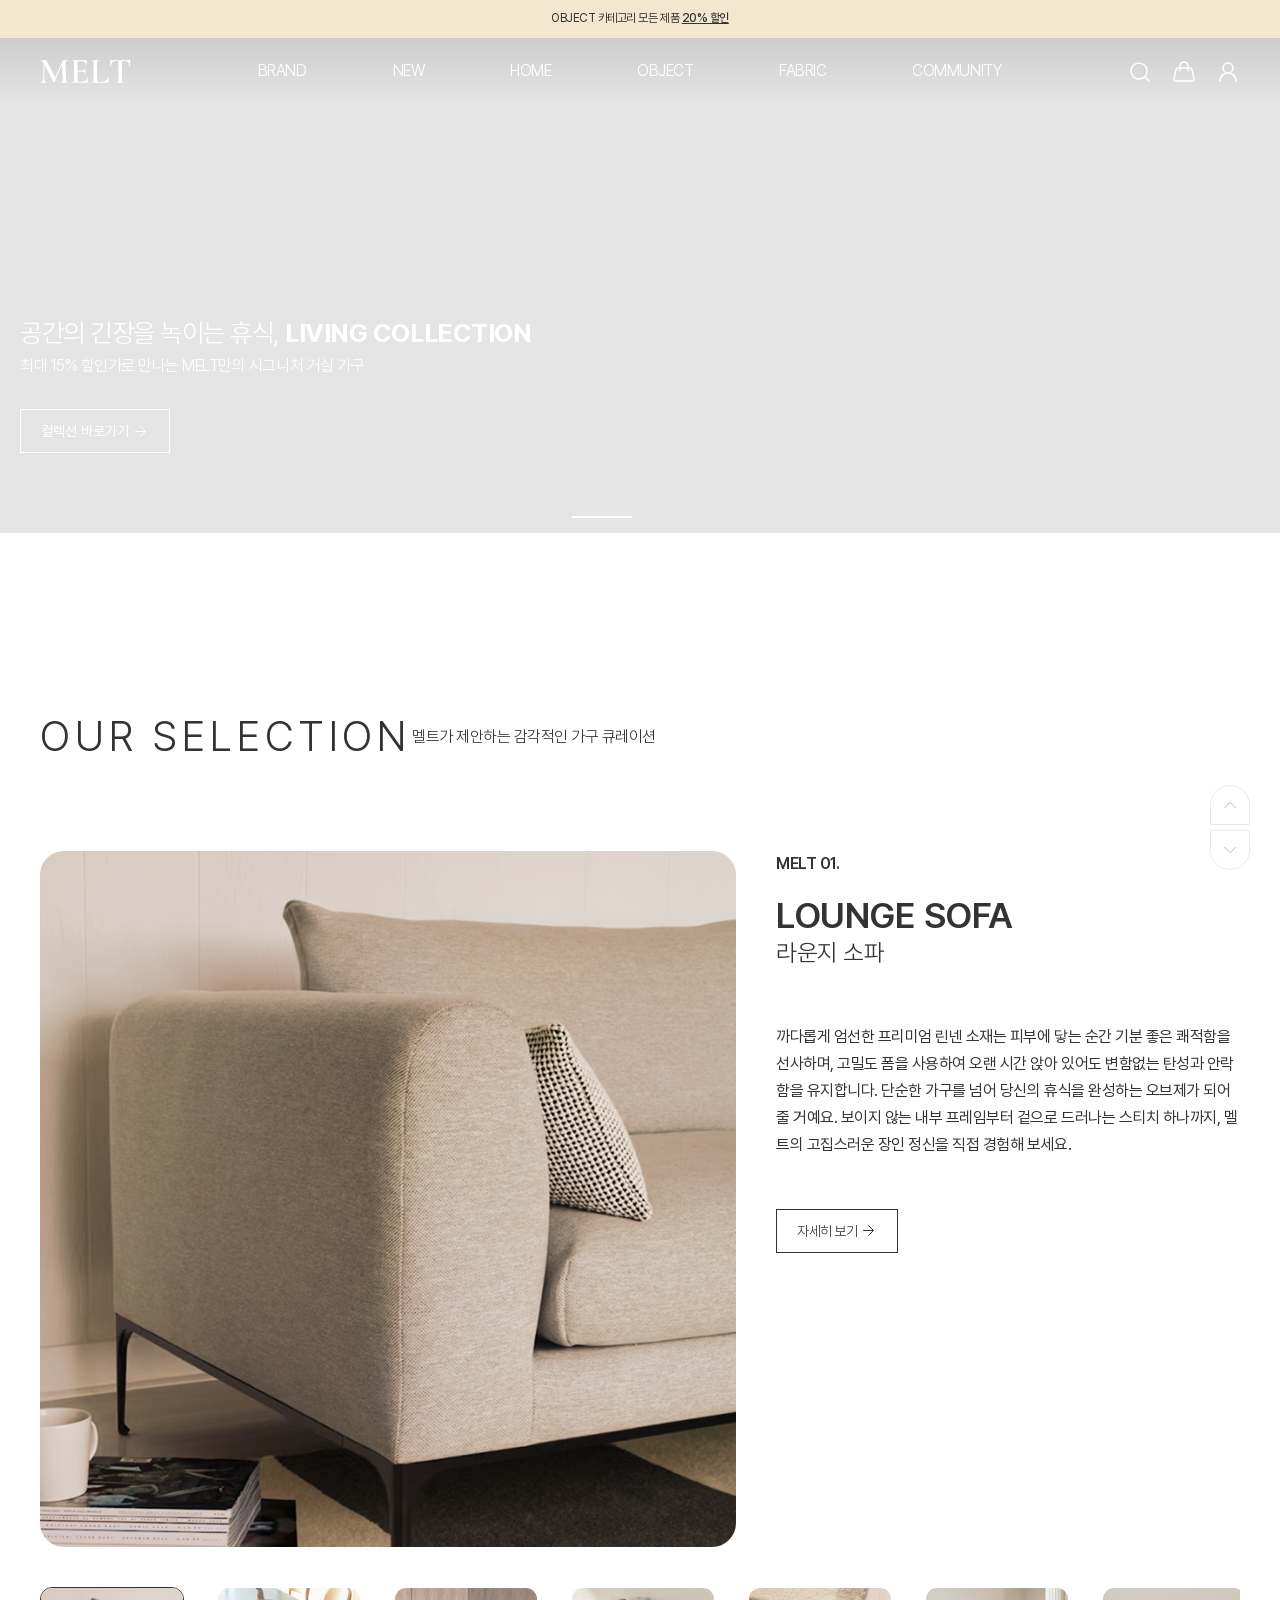
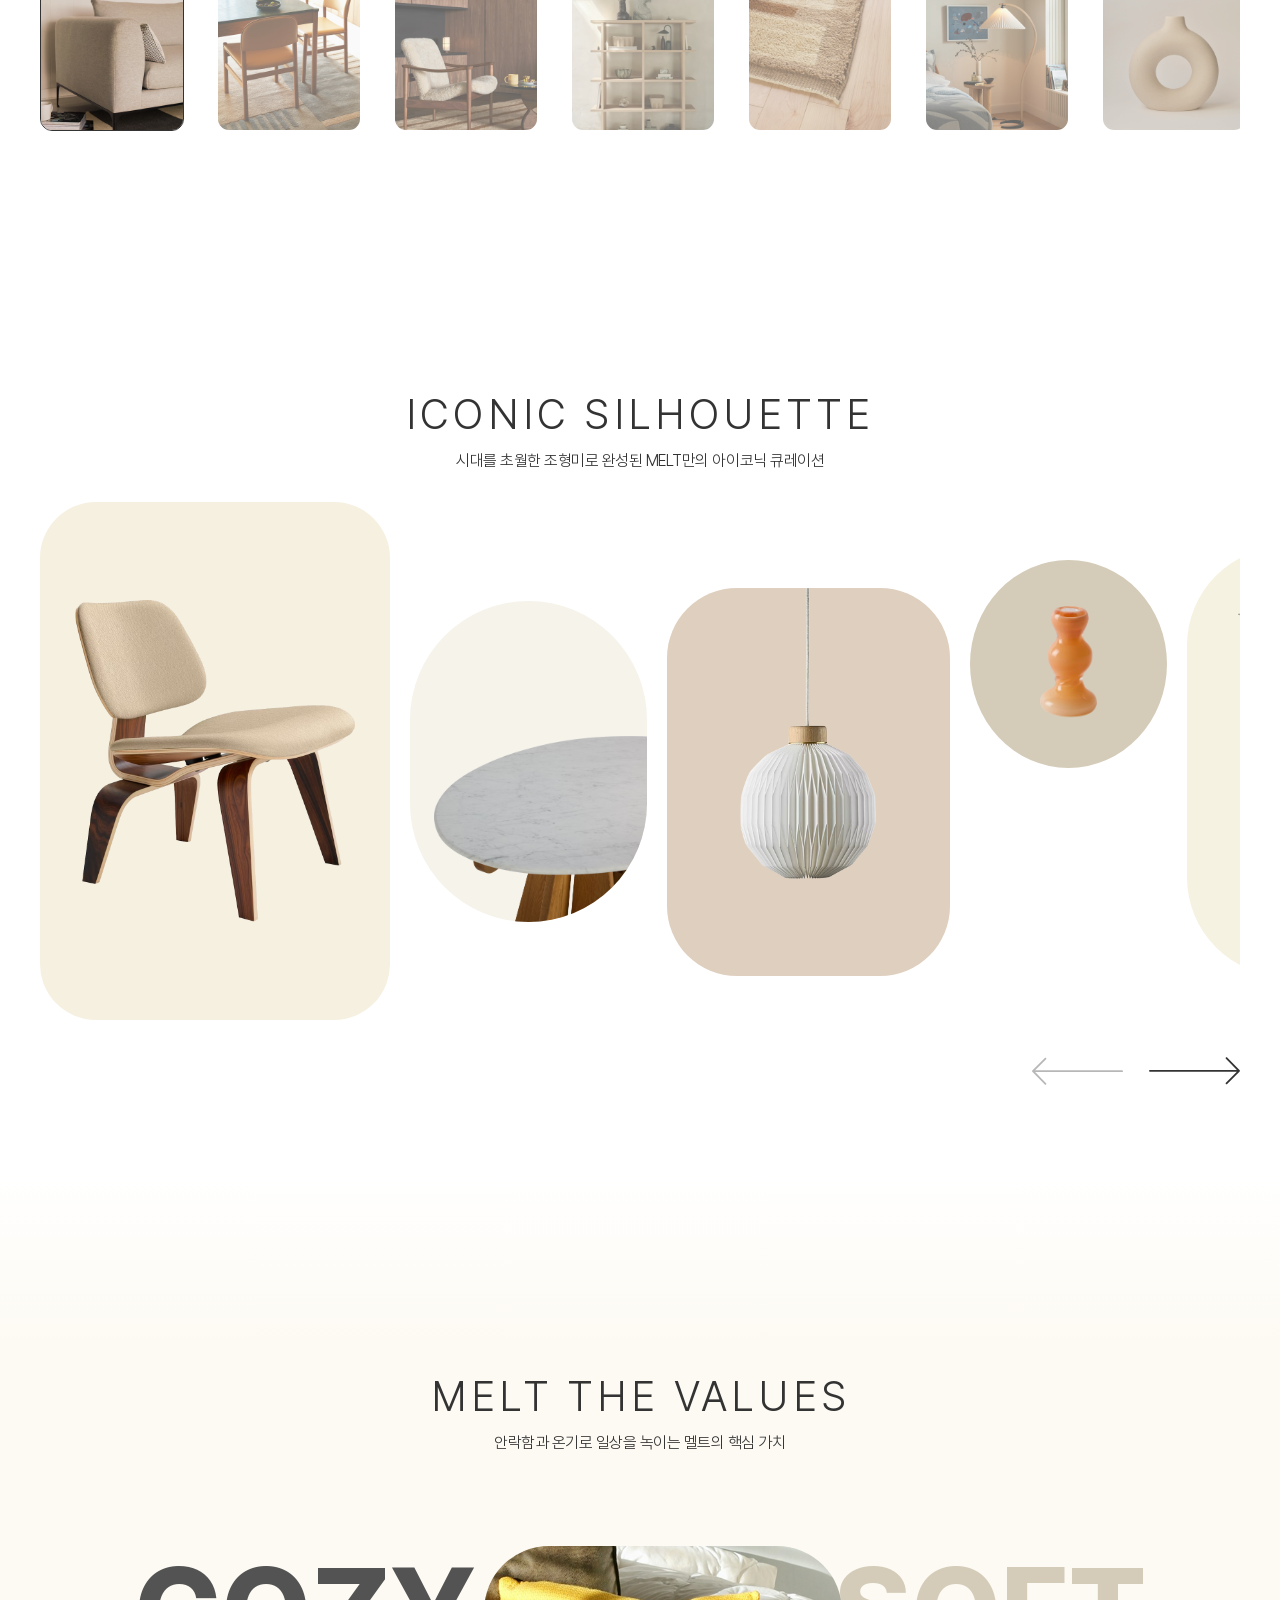
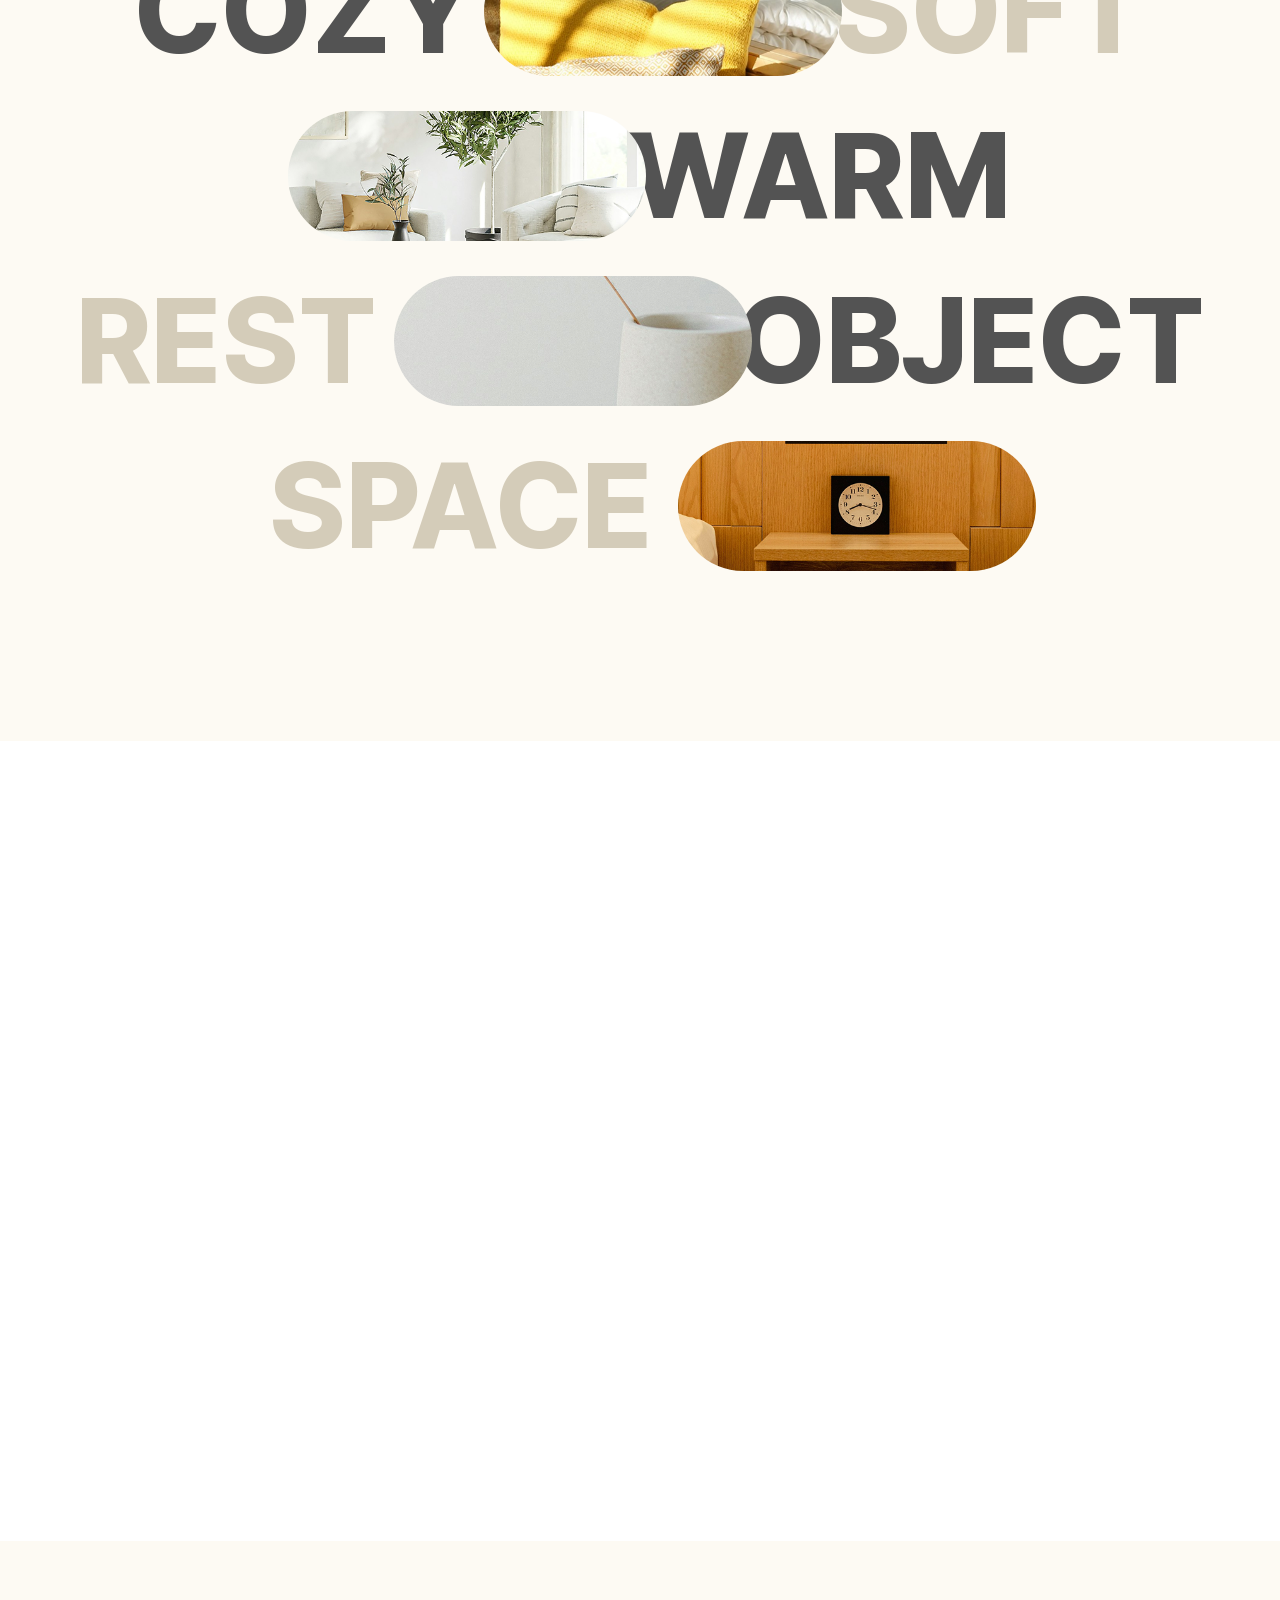
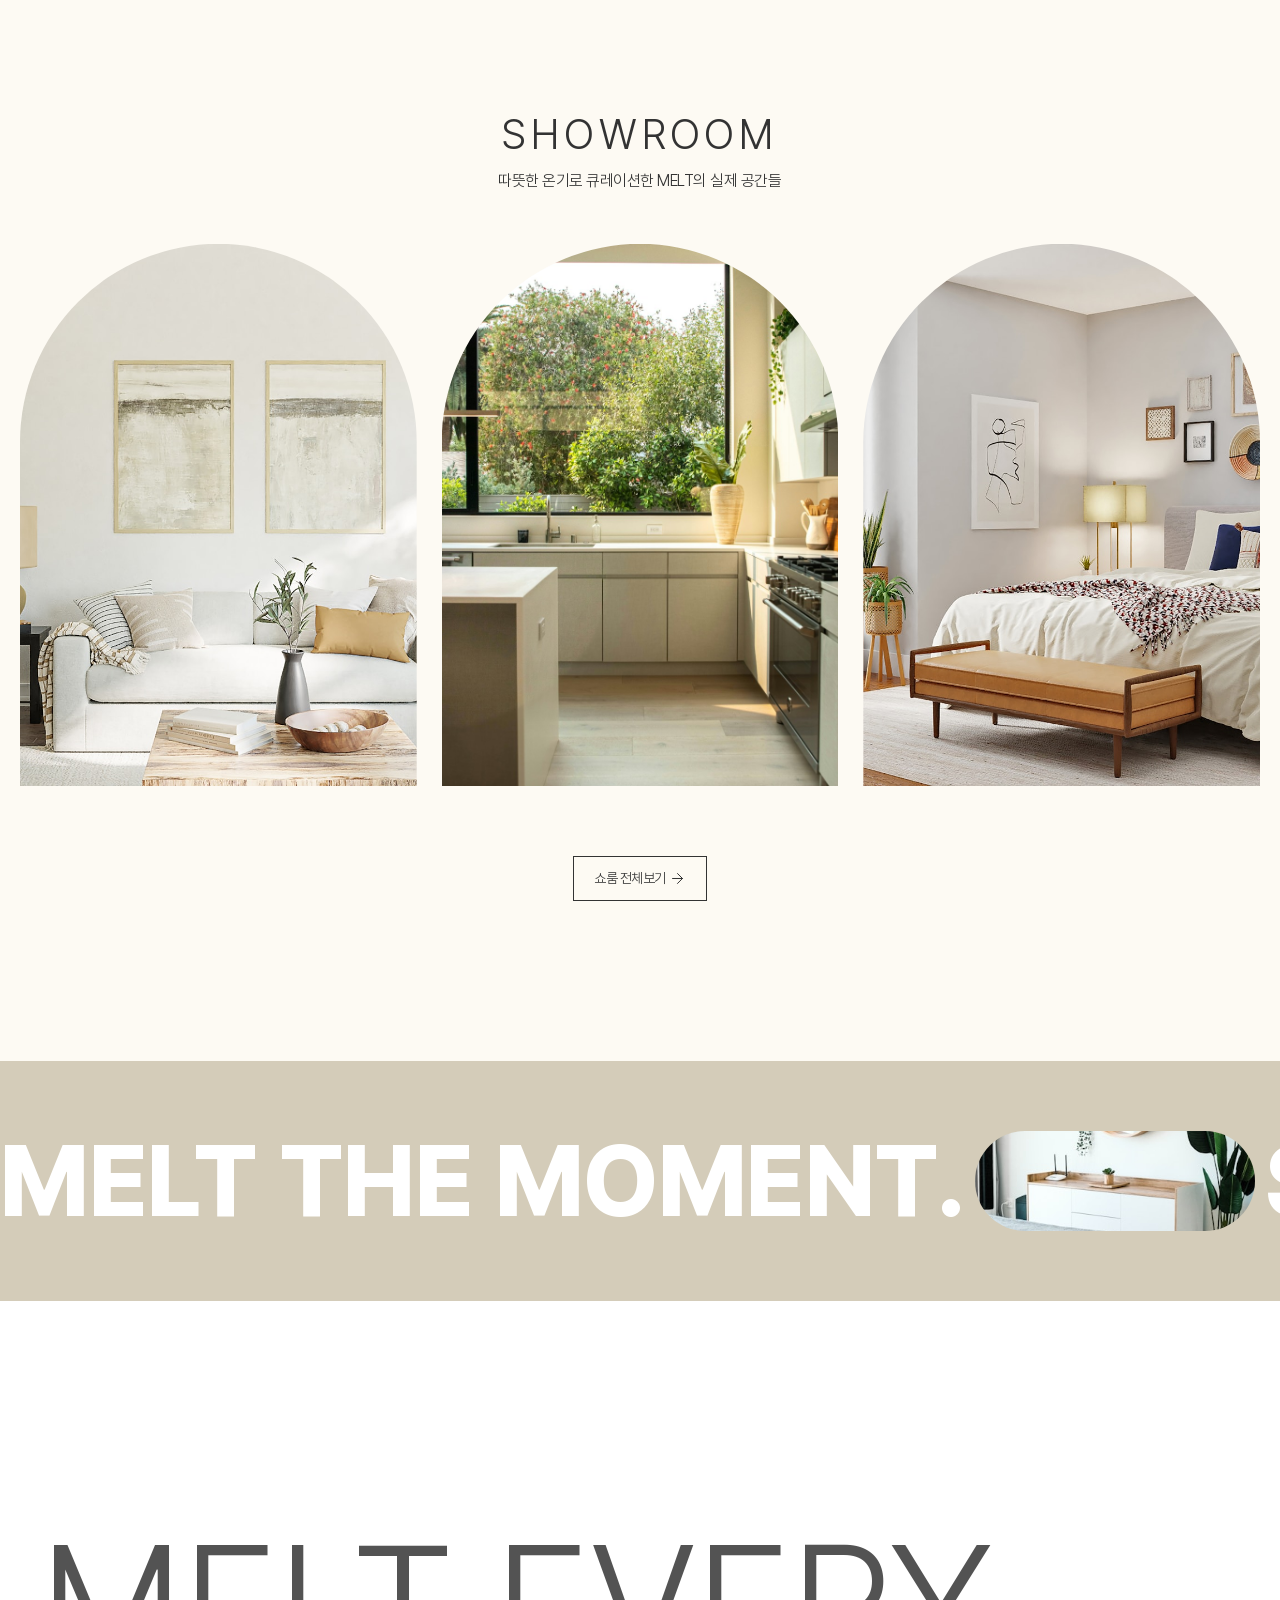
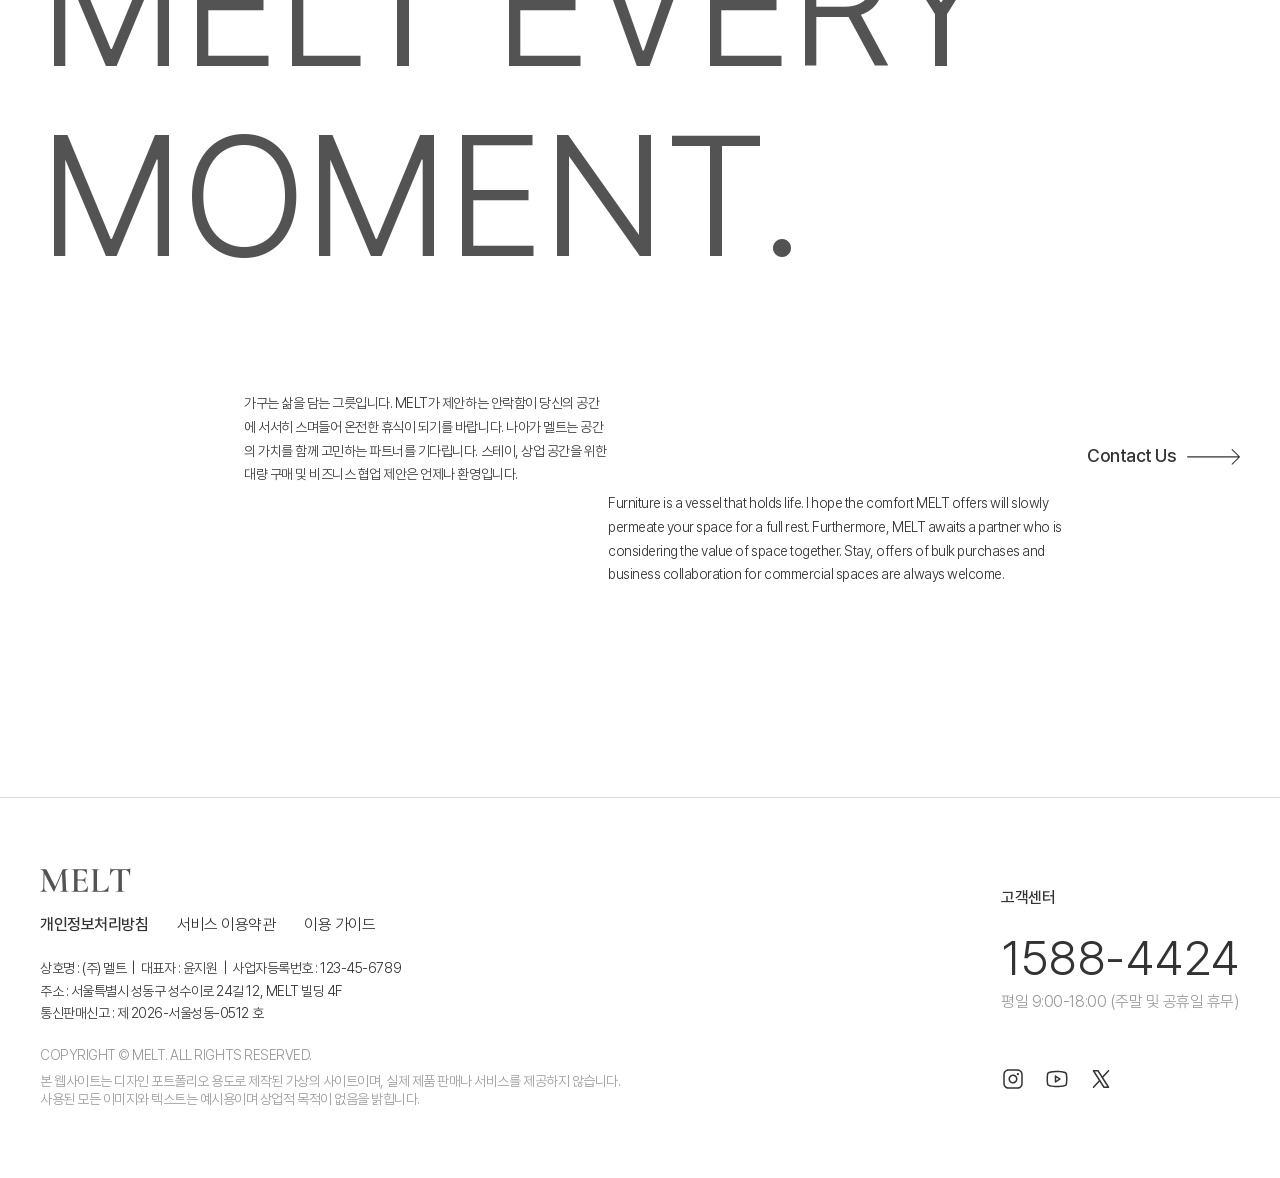
==== commit 6356ab1f: "feat: 모바일 showroom 인터랙션 및 제품 리스트 배치" ====
--- a/index.html
+++ b/index.html
@@ -193,7 +193,8 @@
 
             <div class="showroom-desktop">
                 <div class="showroom">
-                    <div class="showroom__section showroom__section--01" aria-label="거실 쇼룸 보기" data-key="livingRoom"></div>
+                    <div class="showroom__section showroom__section--01" aria-label="거실 쇼룸 보기" data-key="livingRoom">
+                    </div>
                     <div class="showroom__section showroom__section--02" aria-label="주방 쇼룸 보기" data-key="kitchen"></div>
                     <div class="showroom__section showroom__section--03" aria-label="침실 쇼룸 보기" data-key="bedroom"></div>
                 </div>
@@ -206,134 +207,30 @@
             </div>
 
             <div class="showroom-mobile">
-                <div class="showroom"></div>
+                <div class="showroom">
+                    <div class="showroom__bg" data-key="livingRoom">
+                        <button class="showroom__bg__hotspot"></button>
+                    </div>
+                    <div class="showroom__bg" data-key="kitchen">
+                        <button class="showroom__bg__hotspot"></button>
+                    </div>
+                    <div class="showroom__bg" data-key="bedroom">
+                        <button class="showroom__bg__hotspot"></button>
+                    </div>
+                </div>
+                <div class="dimmed-layer"></div>
                 <div class="product-section">
-                    <!-- <ul class="product-list product-list__01" data-key="livingRoom">
-                        <li class="product-list__item">
-                            <a href="#" class="product-list__item__link">
-                                <div class="thumb"> <img src="./images/showroom_product-14.avif" alt="침실용 롱 벤치 스툴"
-                                        class="img-contain">
-                                </div>
-                                <div class="content">
-                                    <span class="content__category">스툴</span>
-                                    <h3 class="content__title">코지 롱 벤치 스툴</h3>
-                                    <p class="content__price">198,000원</p>
-                                </div>
-                                <i class="icon icon-chevron-right icon-24"></i>
-                            </a>
-                        </li>
-                        <li class="product-list__item">
-                            <a href="#" class="product-list__item__link">
-                                <div class="thumb"> <img src="./images/showroom_product-14.avif" alt="침실용 롱 벤치 스툴"
-                                        class="img-contain">
-                                </div>
-                                <div class="content">
-                                    <span class="content__category">스툴</span>
-                                    <h3 class="content__title">코지 롱 벤치 스툴</h3>
-                                    <p class="content__price">198,000원</p>
-                                </div>
-                                <i class="icon icon-chevron-right icon-24"></i>
-                            </a>
-                        </li>
-                        <li class="product-list__item">
-                            <a href="#" class="product-list__item__link">
-                                <div class="thumb"> <img src="./images/showroom_product-14.avif" alt="침실용 롱 벤치 스툴"
-                                        class="img-contain">
-                                </div>
-                                <div class="content">
-                                    <span class="content__category">스툴</span>
-                                    <h3 class="content__title">코지 롱 벤치 스툴</h3>
-                                    <p class="content__price">198,000원</p>
-                                </div>
-                                <i class="icon icon-chevron-right icon-24"></i>
-                            </a>
-                        </li>
-                    </ul>
-                    <ul class="product-list product-list__02" data-key="kitchen">
-                        <li class="product-list__item">
-                            <a href="#" class="product-list__item__link">
-                                <div class="thumb"> <img src="./images/showroom_product-14.avif" alt="침실용 롱 벤치 스툴"
-                                        class="img-contain">
-                                </div>
-                                <div class="content">
-                                    <span class="content__category">스툴</span>
-                                    <h3 class="content__title">코지 롱 벤치 스툴</h3>
-                                    <p class="content__price">198,000원</p>
-                                </div>
-                                <i class="icon icon-chevron-right icon-24"></i>
-                            </a>
-                        </li>
-                        <li class="product-list__item">
-                            <a href="#" class="product-list__item__link">
-                                <div class="thumb"> <img src="./images/showroom_product-14.avif" alt="침실용 롱 벤치 스툴"
-                                        class="img-contain">
-                                </div>
-                                <div class="content">
-                                    <span class="content__category">스툴</span>
-                                    <h3 class="content__title">코지 롱 벤치 스툴</h3>
-                                    <p class="content__price">198,000원</p>
-                                </div>
-                                <i class="icon icon-chevron-right icon-24"></i>
-                            </a>
-                        </li>
-                        <li class="product-list__item">
-                            <a href="#" class="product-list__item__link">
-                                <div class="thumb"> <img src="./images/showroom_product-14.avif" alt="침실용 롱 벤치 스툴"
-                                        class="img-contain">
-                                </div>
-                                <div class="content">
-                                    <span class="content__category">스툴</span>
-                                    <h3 class="content__title">코지 롱 벤치 스툴</h3>
-                                    <p class="content__price">198,000원</p>
-                                </div>
-                                <i class="icon icon-chevron-right icon-24"></i>
-                            </a>
-                        </li>
-                    </ul>
-                    <ul class="product-list product-list__03" data-key="bedroom">
-                        <li class="product-list__item">
-                            <a href="#" class="product-list__item__link">
-                                <div class="thumb"> <img src="./images/showroom_product-14.avif" alt="침실용 롱 벤치 스툴"
-                                        class="img-contain">
-                                </div>
-                                <div class="content">
-                                    <span class="content__category">스툴</span>
-                                    <h3 class="content__title">코지 롱 벤치 스툴</h3>
-                                    <p class="content__price">198,000원</p>
-                                </div>
-                                <i class="icon icon-chevron-right icon-24"></i>
-                            </a>
-                        </li>
-                        <li class="product-list__item">
-                            <a href="#" class="product-list__item__link">
-                                <div class="thumb"> <img src="./images/showroom_product-14.avif" alt="침실용 롱 벤치 스툴"
-                                        class="img-contain">
-                                </div>
-                                <div class="content">
-                                    <span class="content__category">스툴</span>
-                                    <h3 class="content__title">코지 롱 벤치 스툴</h3>
-                                    <p class="content__price">198,000원</p>
-                                </div>
-                                <i class="icon icon-chevron-right icon-24"></i>
-                            </a>
-                        </li>
-                        <li class="product-list__item">
-                            <a href="#" class="product-list__item__link">
-                                <div class="thumb"> <img src="./images/showroom_product-14.avif" alt="침실용 롱 벤치 스툴"
-                                        class="img-contain">
-                                </div>
-                                <div class="content">
-                                    <span class="content__category">스툴</span>
-                                    <h3 class="content__title">코지 롱 벤치 스툴</h3>
-                                    <p class="content__price">198,000원</p>
-                                </div>
-                                <i class="icon icon-chevron-right icon-24"></i>
-                            </a>
-                        </li>
-                    </ul> -->
-                    <div class="showroom__section showroom__section--01" aria-label="거실 쇼룸 보기" data-key="livingRoom"></div>
-                    <div class="showroom__section showroom__section--02" aria-label="주방 쇼룸 보기" data-key="kitchen"></div>
-                    <div class="showroom__section showroom__section--03" aria-label="침실 쇼룸 보기" data-key="bedroom"></div>
+                    <div class="product-section__top">
+                        <button title="닫기" class="btn-list-close"><i class="icon icon-32 icon-close"></i></button>
+                    </div>
+                    <div class="product-section__list">
+                        <div class="showroom__section showroom__section--01" aria-label="거실 쇼룸 보기"
+                            data-key="livingRoom"></div>
+                        <div class="showroom__section showroom__section--02" aria-label="주방 쇼룸 보기" data-key="kitchen">
+                        </div>
+                        <div class="showroom__section showroom__section--03" aria-label="침실 쇼룸 보기" data-key="bedroom">
+                        </div>
+                    </div>
                 </div>
             </div>
 
--- a/css/common.css
+++ b/css/common.css
@@ -1,4 +1,11 @@
 @charset "utf-8";
+
+/* 메뉴가 열렸을 때 페이지 스크롤 방지 */
+html.menu-is-open,
+body.menu-is-open {
+  overflow: hidden;
+  overscroll-behavior: none;
+}
 
 :root {
   /* MELT Brand Colors */
@@ -621,6 +628,11 @@
   background-image: url(../images/icon-sns-X.svg);
 }
 
+.icon-32 {
+  width: 32px;
+  height: 32px;
+}
+
 .icon-24 {
   width: 24px;
   height: 24px;
--- a/css/layout.css
+++ b/css/layout.css
@@ -1,11 +1,4 @@
 @charset "UTF-8";
-/* 메뉴가 열렸을 때 페이지 스크롤 방지 */
-html.menu-is-open,
-body.menu-is-open {
-  overflow: hidden;
-  overscroll-behavior: none;
-}
-
 header {
   /* position: fixed; 상단 고정이 필요할 때 사용 */
   width: 100%;
--- a/css/main.css
+++ b/css/main.css
@@ -1039,6 +1039,14 @@
 .section06 {
   padding: 160px 20px;
 }
+@media (max-width: 768px) {
+  .section06 {
+    padding: 80px 20px;
+  }
+  .section06 .sec-title {
+    margin-bottom: 30px;
+  }
+}
 .section06 .showroom-desktop {
   max-width: 1920px;
   margin: 0 auto;
@@ -1298,9 +1306,170 @@
   line-height: 1;
   white-space: nowrap;
 }
+@media (max-width: 768px) {
+  .section06 .showroom-desktop {
+    display: none;
+  }
+}
+.section06 .showroom-mobile .showroom {
+  display: grid;
+  grid-template-columns: repeat(10, 1fr);
+  gap: 10px;
+}
+.section06 .showroom-mobile .showroom__bg {
+  position: relative;
+  background-position: center;
+  background-repeat: no-repeat;
+  background-size: cover;
+  width: 100%;
+  height: 45vw;
+}
+.section06 .showroom-mobile .showroom__bg__hotspot {
+  position: absolute;
+  border-radius: 50%;
+  width: 30px;
+  height: 30px;
+  background-color: rgba(0, 0, 0, 0.7058823529);
+  border: 2px solid var(--white);
+  opacity: 0.7;
+  transition: opacity 0.1s ease;
+  display: flex;
+  align-items: center;
+  justify-content: center;
+  z-index: 1;
+}
+.section06 .showroom-mobile .showroom__bg__hotspot::after {
+  display: block;
+  content: "";
+  width: 50%;
+  height: 50%;
+  border-radius: 50%;
+  background-color: var(--white);
+  transition: width 0.2s ease, height 0.2s ease;
+}
+.section06 .showroom-mobile .showroom__bg[data-key=livingRoom] {
+  grid-column: 1/span 10;
+  /* 1번 선부터 11번 선까지(전체 10칸) 다 차지 */
+  background-image: url(../images/showroom__section_01_bg.jpg);
+}
+.section06 .showroom-mobile .showroom__bg[data-key=livingRoom] .showroom__bg__hotspot {
+  top: 61%;
+  left: 35%;
+}
+.section06 .showroom-mobile .showroom__bg[data-key=kitchen] {
+  grid-column: 1/span 4;
+  /* 1번 선부터 4칸 차지 */
+  background-image: url(../images/showroom__section_02_bg.jpg);
+}
+.section06 .showroom-mobile .showroom__bg[data-key=kitchen] .showroom__bg__hotspot {
+  top: 30%;
+  right: 13%;
+}
+.section06 .showroom-mobile .showroom__bg[data-key=bedroom] {
+  grid-column: 5/span 6;
+  /* 5번 선부터 6칸 차지 */
+  background-image: url(../images/showroom__section_03_bg.jpg);
+}
+.section06 .showroom-mobile .showroom__bg[data-key=bedroom] .showroom__bg__hotspot {
+  bottom: 33%;
+  left: 35%;
+}
+.section06 .showroom-mobile .dimmed-layer {
+  position: fixed;
+  top: 0;
+  left: 0;
+  width: 100%;
+  height: 100%;
+  background-color: rgba(0, 0, 0, 0.6);
+  z-index: 1001;
+  opacity: 0;
+  visibility: hidden;
+  transition: opacity 0.3s ease;
+}
+.section06 .showroom-mobile .product-section {
+  position: fixed;
+  z-index: 1002;
+  bottom: -100%;
+  left: 0;
+  width: 100%;
+  transition: bottom 0.3s ease;
+  background-color: var(--white);
+  height: 90%;
+  border-radius: 16px 16px 0 0;
+  padding: 16px;
+  overflow: hidden;
+  display: flex;
+  flex-direction: column;
+}
+.section06 .showroom-mobile .product-section__top {
+  display: flex;
+  justify-content: flex-end;
+  flex-shrink: 0;
+}
+.section06 .showroom-mobile .product-section__list {
+  flex-grow: 1;
+  overflow-y: auto;
+  -webkit-overflow-scrolling: touch;
+}
+.section06 .showroom-mobile .product-section__list .showroom__section .product-card {
+  padding: 16px 0;
+  border-bottom: 1px solid #e0e0e0;
+}
+.section06 .showroom-mobile .product-section__list .showroom__section .product-card__hotspot {
+  display: none;
+}
+.section06 .showroom-mobile .product-section__list .showroom__section .product-card__link {
+  display: flex;
+  gap: 16px;
+  align-items: center;
+}
+.section06 .showroom-mobile .product-section__list .showroom__section .product-card__link .thumb {
+  flex-shrink: 0;
+  width: 25vw;
+  aspect-ratio: 1/1;
+  background-color: var(--white);
+}
+.section06 .showroom-mobile .product-section__list .showroom__section .product-card__link .content__category {
+  font-size: 14px;
+  color: #777;
+}
+.section06 .showroom-mobile .product-section__list .showroom__section .product-card__link .content__title {
+  font-size: 16px;
+}
+.section06 .showroom-mobile .product-section__list .showroom__section .product-card__link .content__price {
+  font-size: 18px;
+  font-weight: 700;
+  margin-top: 8px;
+}
+.section06 .showroom-mobile .product-section__list .showroom__section .product-card__link .icon {
+  margin-left: auto;
+}
+.section06 .showroom-mobile .product-section__list .showroom__section .product-card:last-child {
+  border-bottom: none;
+}
+.section06 .showroom-mobile .product-section.is-active {
+  bottom: 0;
+}
+.section06 .showroom-mobile {
+  display: none;
+}
+@media (max-width: 768px) {
+  .section06 .showroom-mobile {
+    display: block;
+  }
+}
+.section06 .showroom-mobile:has(.product-section.is-active) .dimmed-layer {
+  opacity: 1;
+  visibility: visible;
+}
 .section06 .btn-area {
   margin-top: 70px;
   text-align: center;
+}
+@media (max-width: 768px) {
+  .section06 .btn-area {
+    margin-top: 30px;
+  }
 }
 
 .section07 {
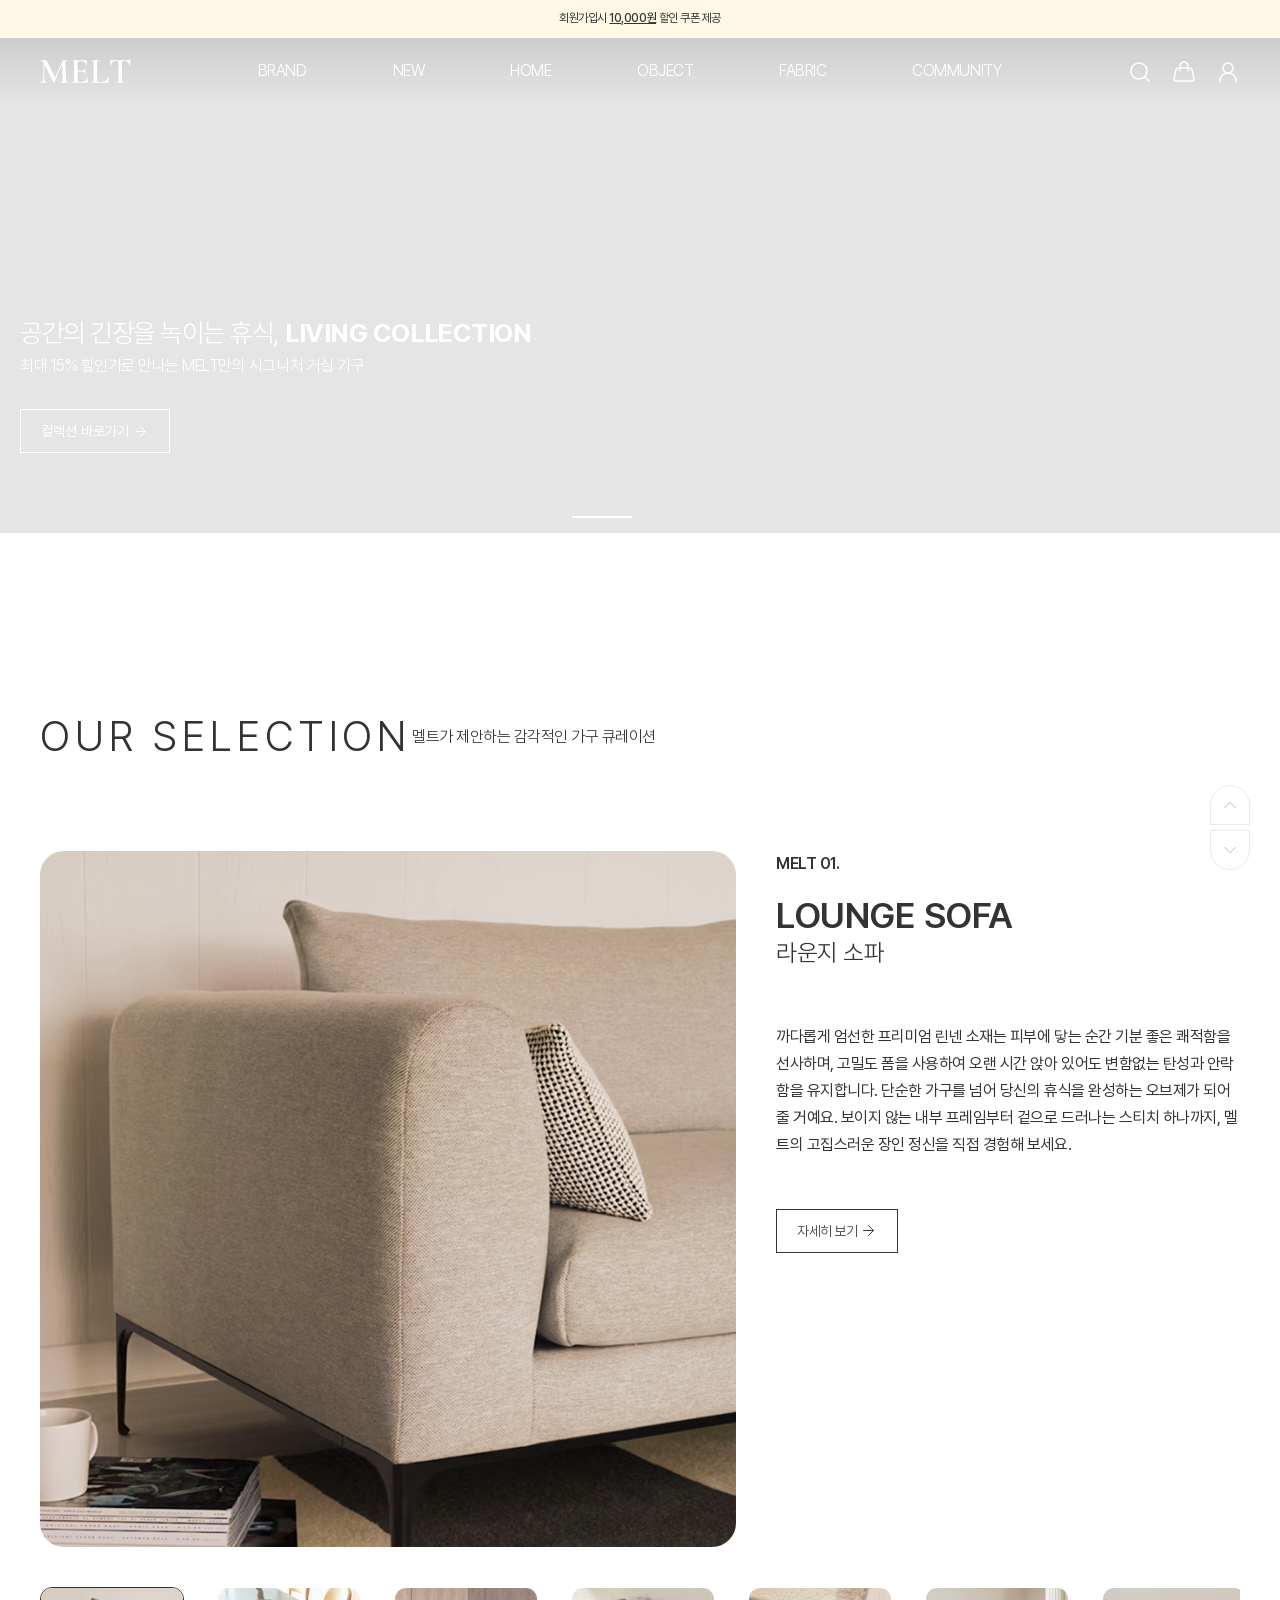
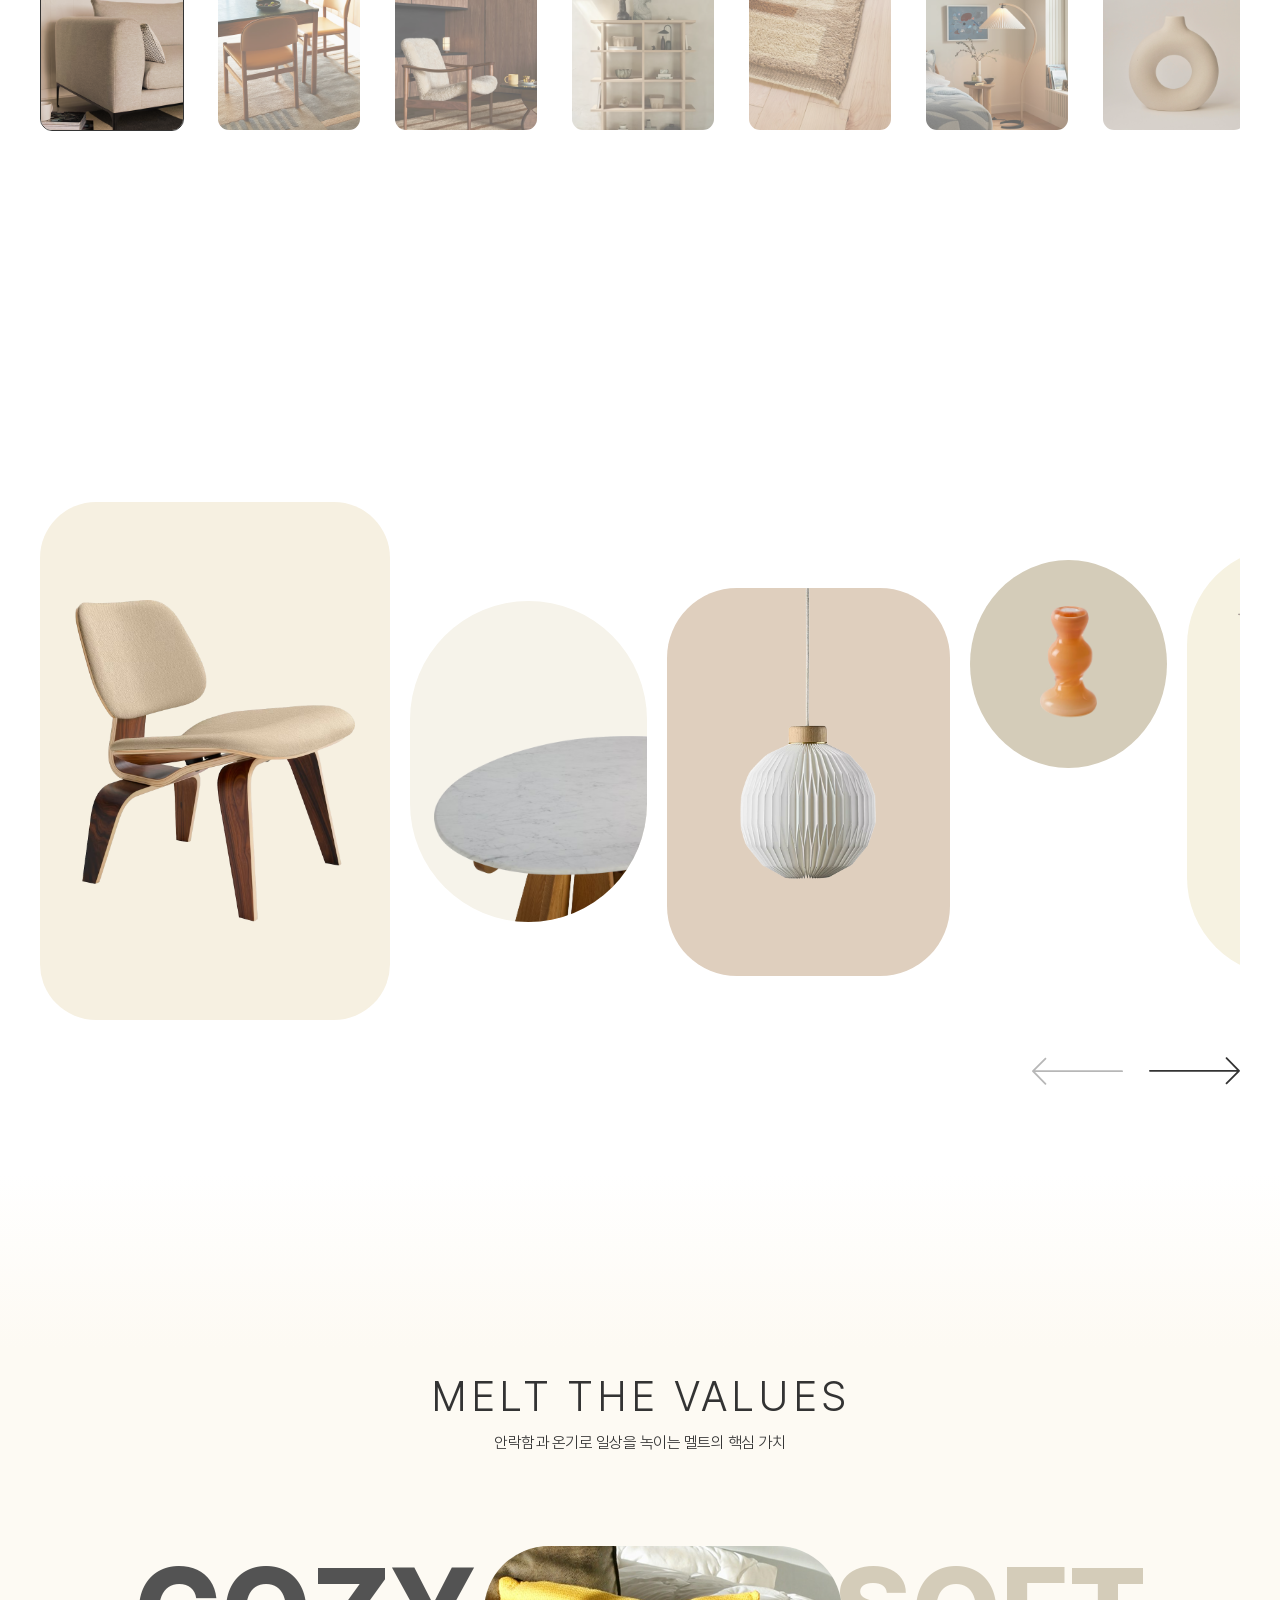
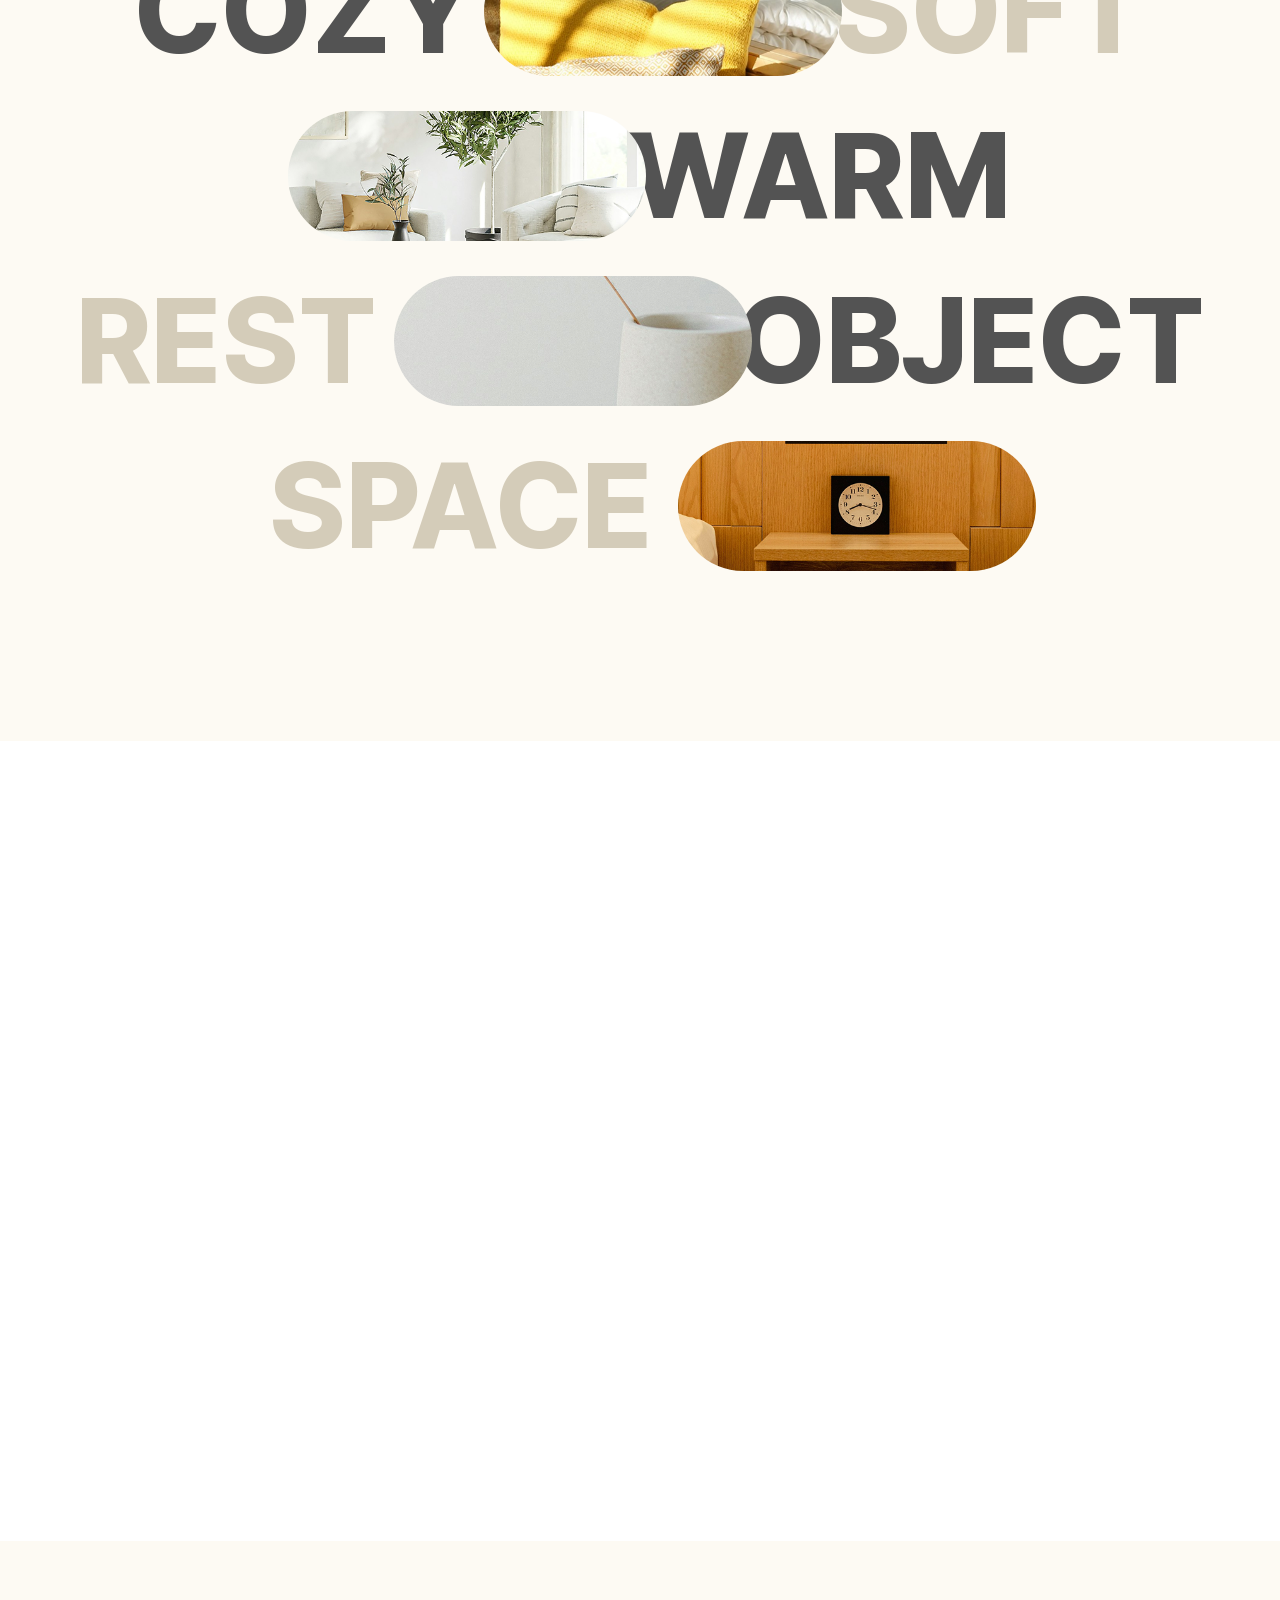
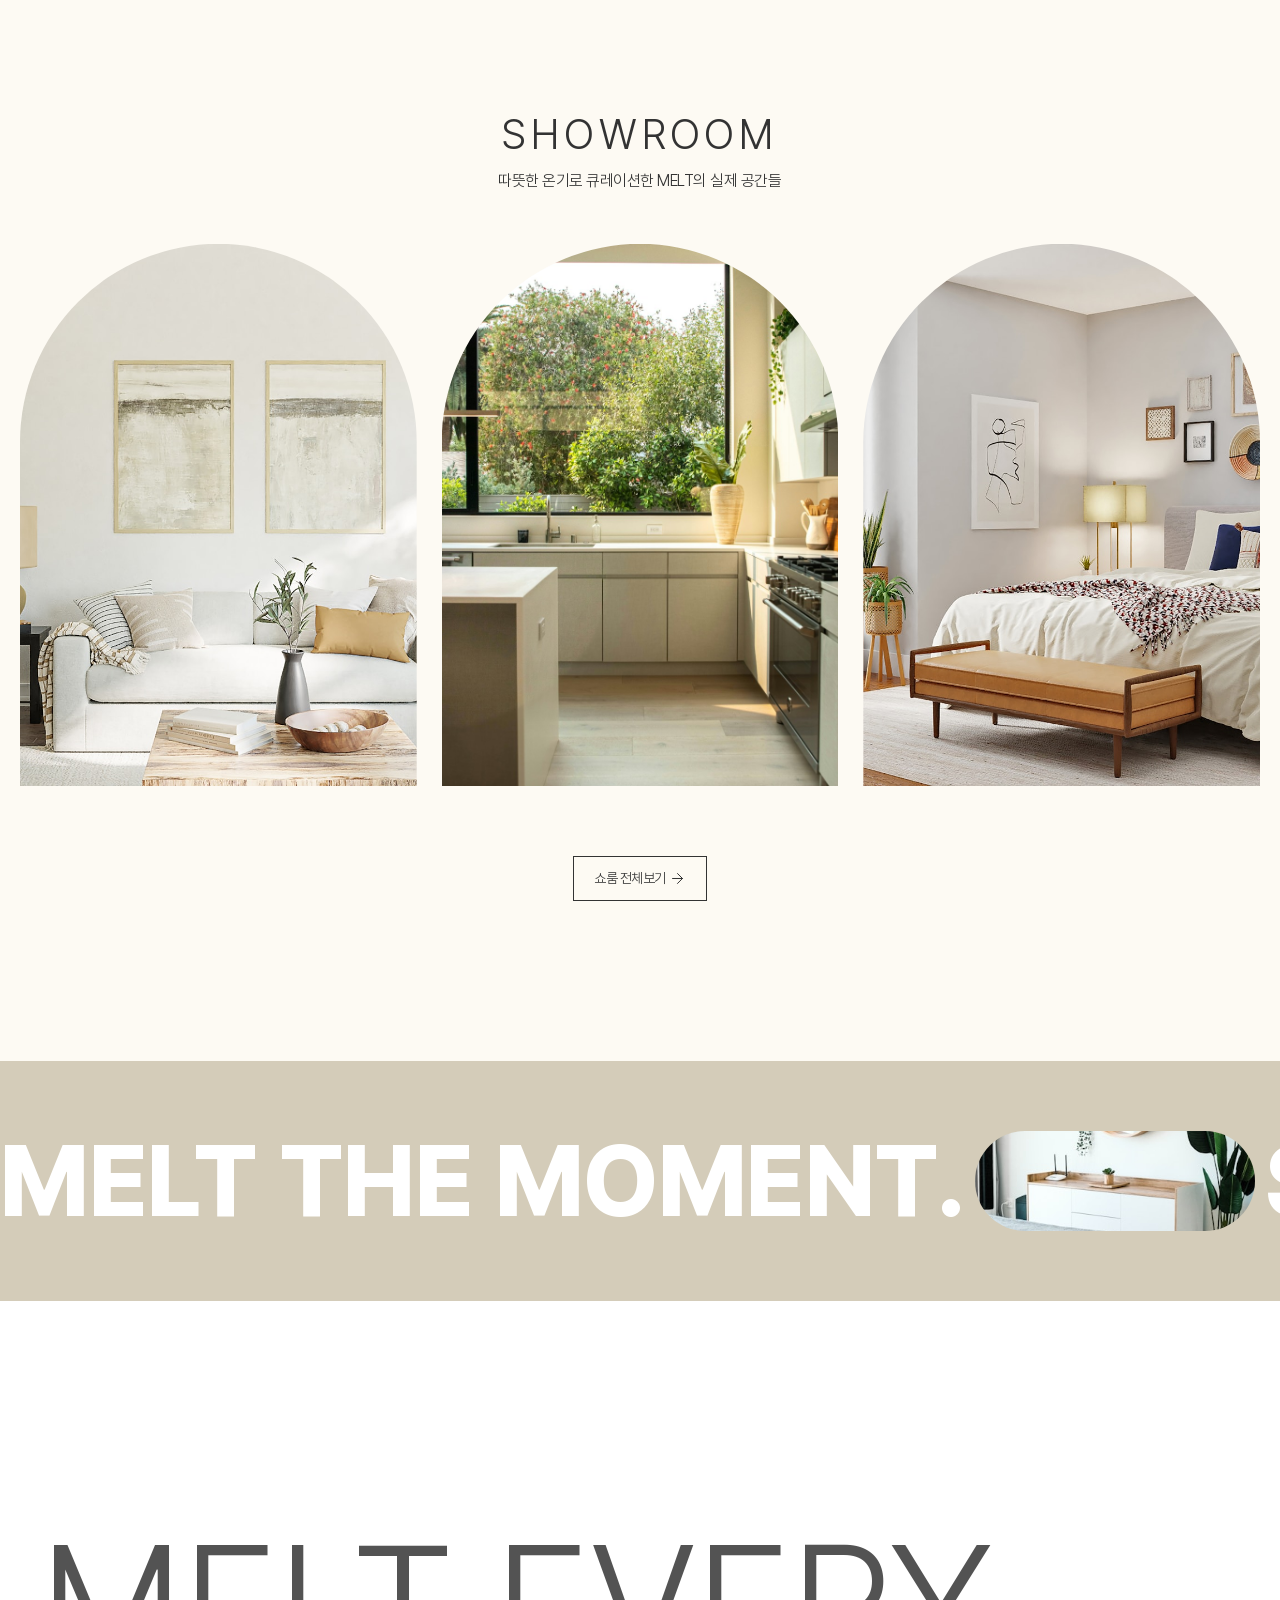
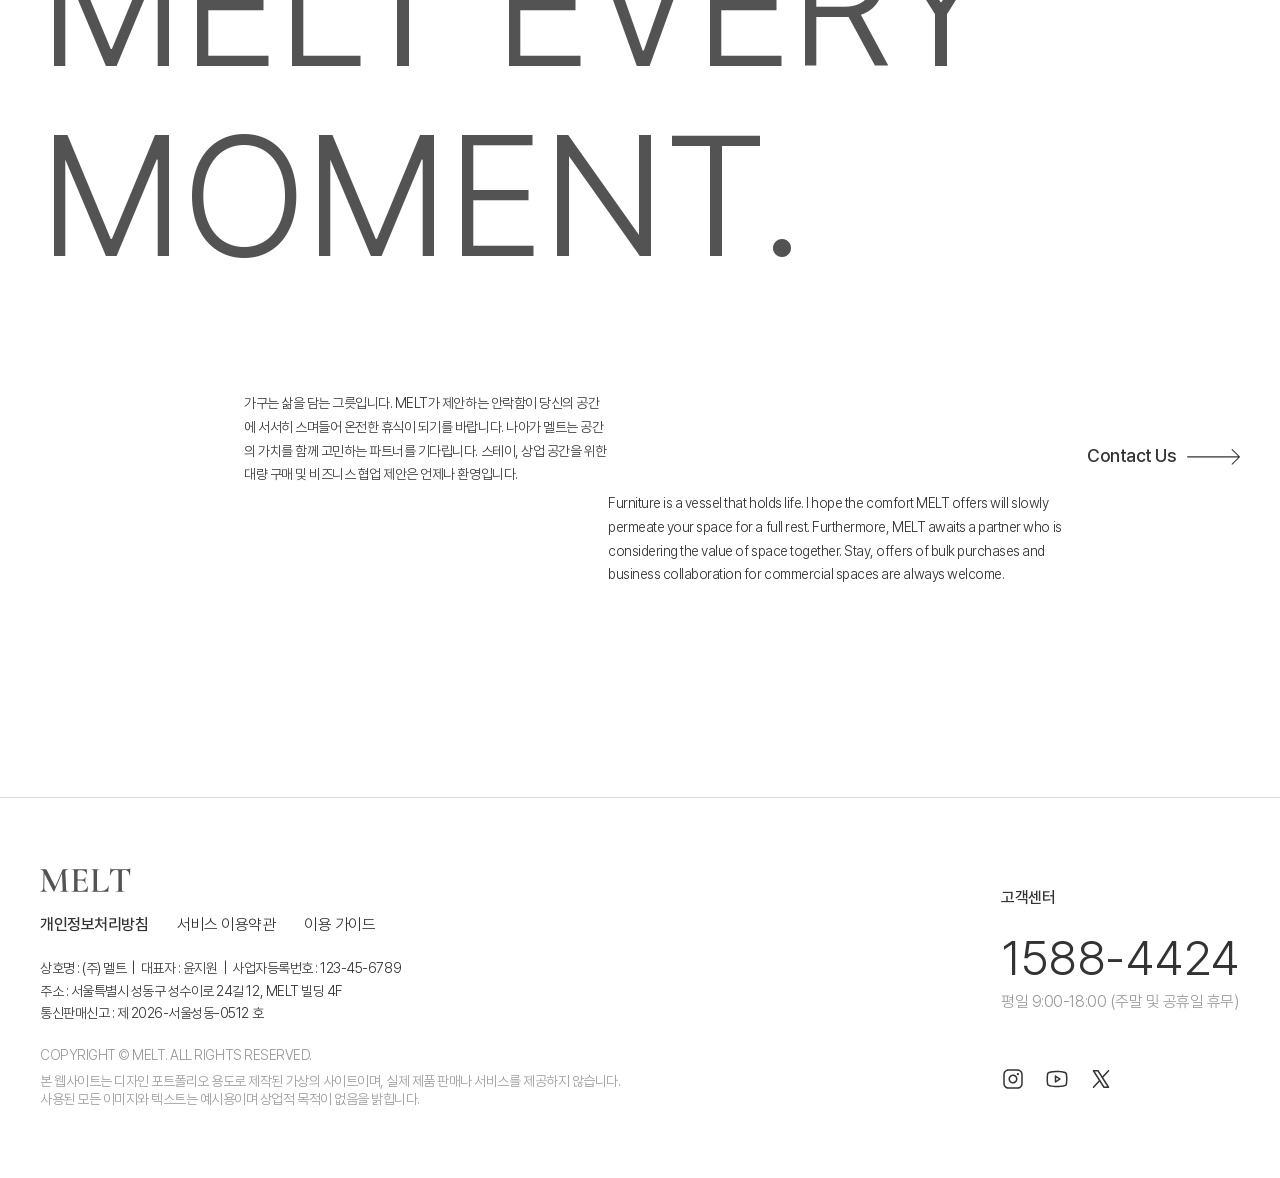
==== commit 68a72949: "fix:모바일 UI 수정 보완" ====
--- a/index.html
+++ b/index.html
@@ -4,6 +4,7 @@
 <head>
     <meta charset="UTF-8">
     <meta name="viewport" content="width=device-width, initial-scale=1.0">
+    <meta name="format-detection" content="telephone=no, address=no, email=no">
     <title>MELT</title>
     <link rel="icon" href="./images/favicon.png" type="image/png">
     <link rel="stylesheet" href="./css/swiper-bundle.min.css">
--- a/css/layout.css
+++ b/css/layout.css
@@ -241,6 +241,7 @@
 }
 header .mobile-menu-overlay .mobile-menu__nav .mobile-accordion__header span {
   font-weight: 600;
+  color: var(--black);
 }
 header .mobile-menu-overlay .mobile-menu__nav .mobile-accordion__header .icon-chevron-down {
   transition: transform 0.4s ease;
--- a/css/main.css
+++ b/css/main.css
@@ -895,9 +895,19 @@
   font-size: 24px;
   font-weight: 500;
 }
+@media (max-width: 480px) {
+  .section04 .inner .value-list .value-item__media h2 {
+    font-size: 20px;
+  }
+}
 .section04 .inner .value-list .value-item__media p {
   font-size: 16px;
   font-weight: 400;
+}
+@media (max-width: 480px) {
+  .section04 .inner .value-list .value-item__media p {
+    font-size: 14px;
+  }
 }
 .section04 .inner .value-list .value-item__media h2,
 .section04 .inner .value-list .value-item__media p {
@@ -1033,6 +1043,7 @@
 @media (max-width: 768px) {
   .section05 {
     height: auto;
+    background-attachment: scroll;
   }
 }
 
@@ -1347,6 +1358,9 @@
   background-color: var(--white);
   transition: width 0.2s ease, height 0.2s ease;
 }
+.section06 .showroom-mobile .showroom__bg__hotspot {
+  animation: pulse 2s infinite ease-in-out;
+}
 .section06 .showroom-mobile .showroom__bg[data-key=livingRoom] {
   grid-column: 1/span 10;
   /* 1번 선부터 11번 선까지(전체 10칸) 다 차지 */
@@ -1560,4 +1574,15 @@
   100% {
     transform: translateX(6px);
   }
+}
+@keyframes pulse {
+  0% {
+    transform: scale(1);
+  }
+  50% {
+    transform: scale(1.15);
+  }
+  100% {
+    transform: scale(1);
+  }
 }/*# sourceMappingURL=main.css.map */
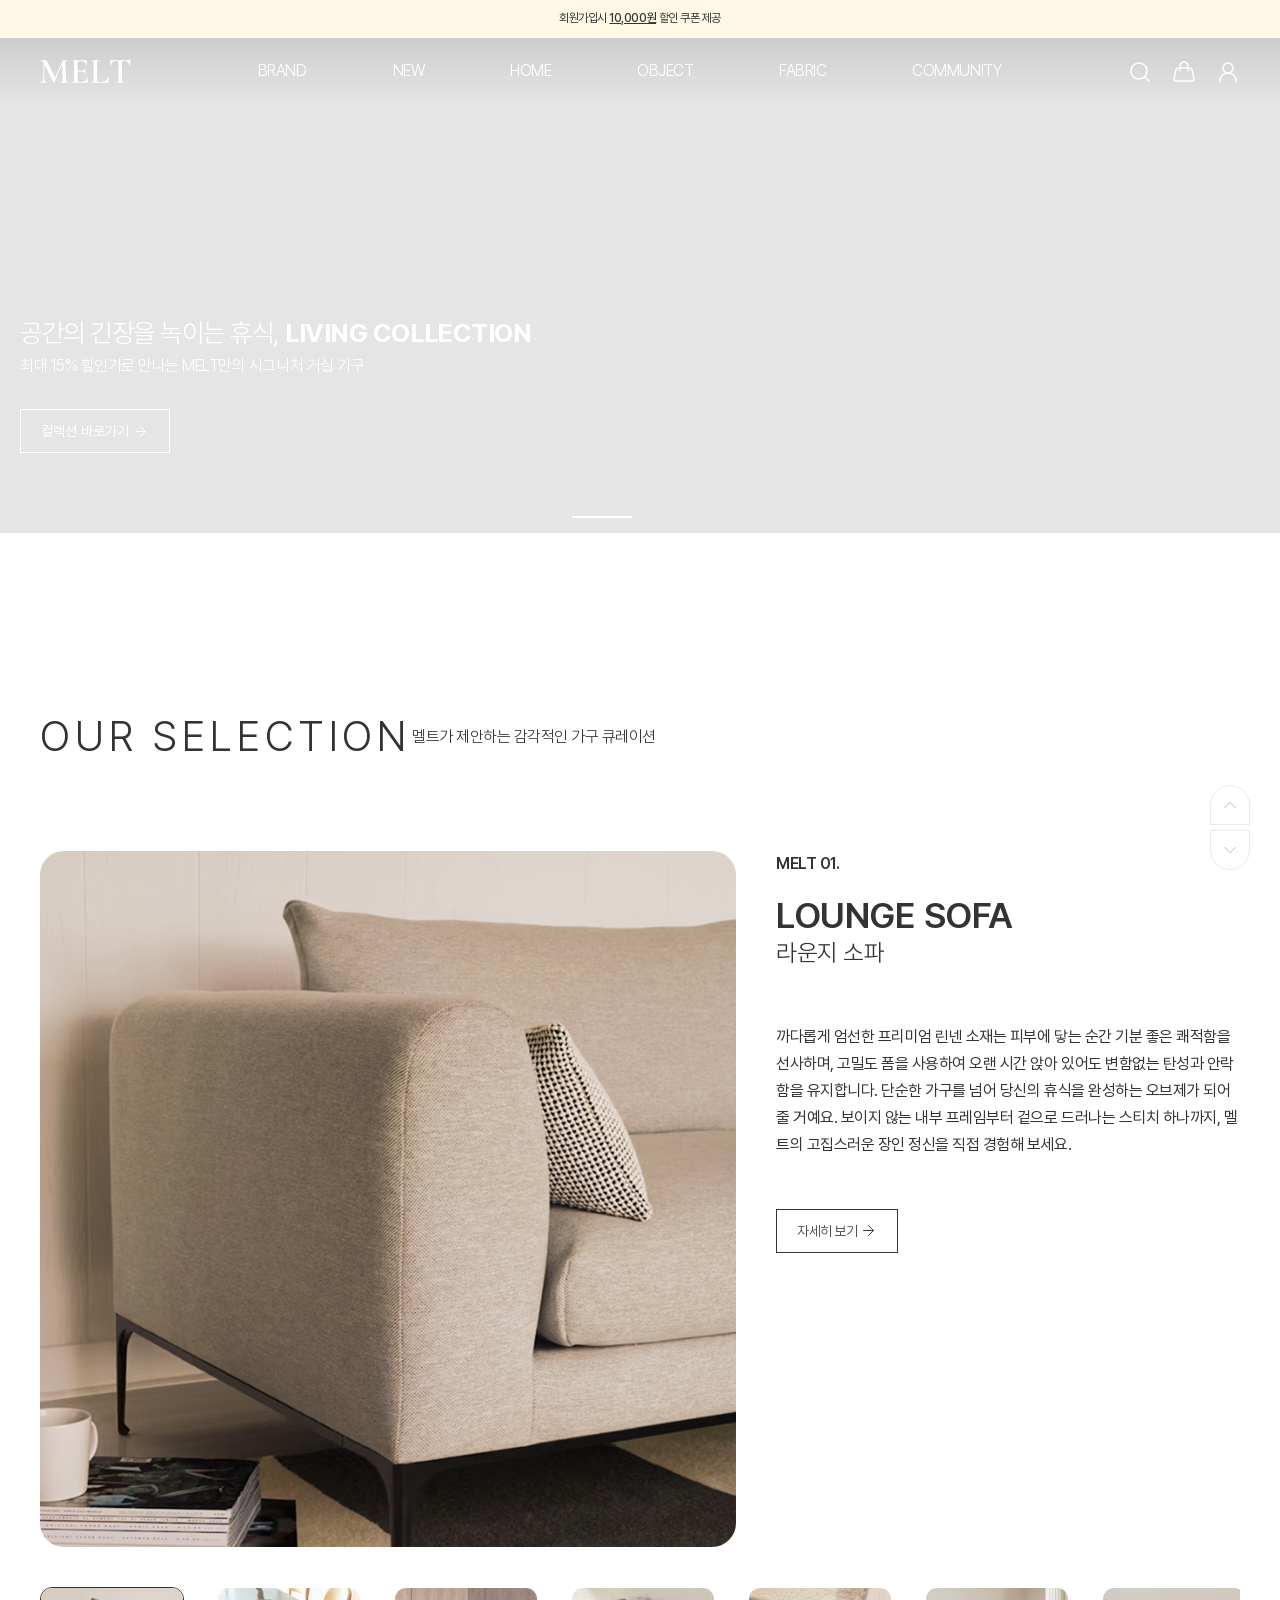
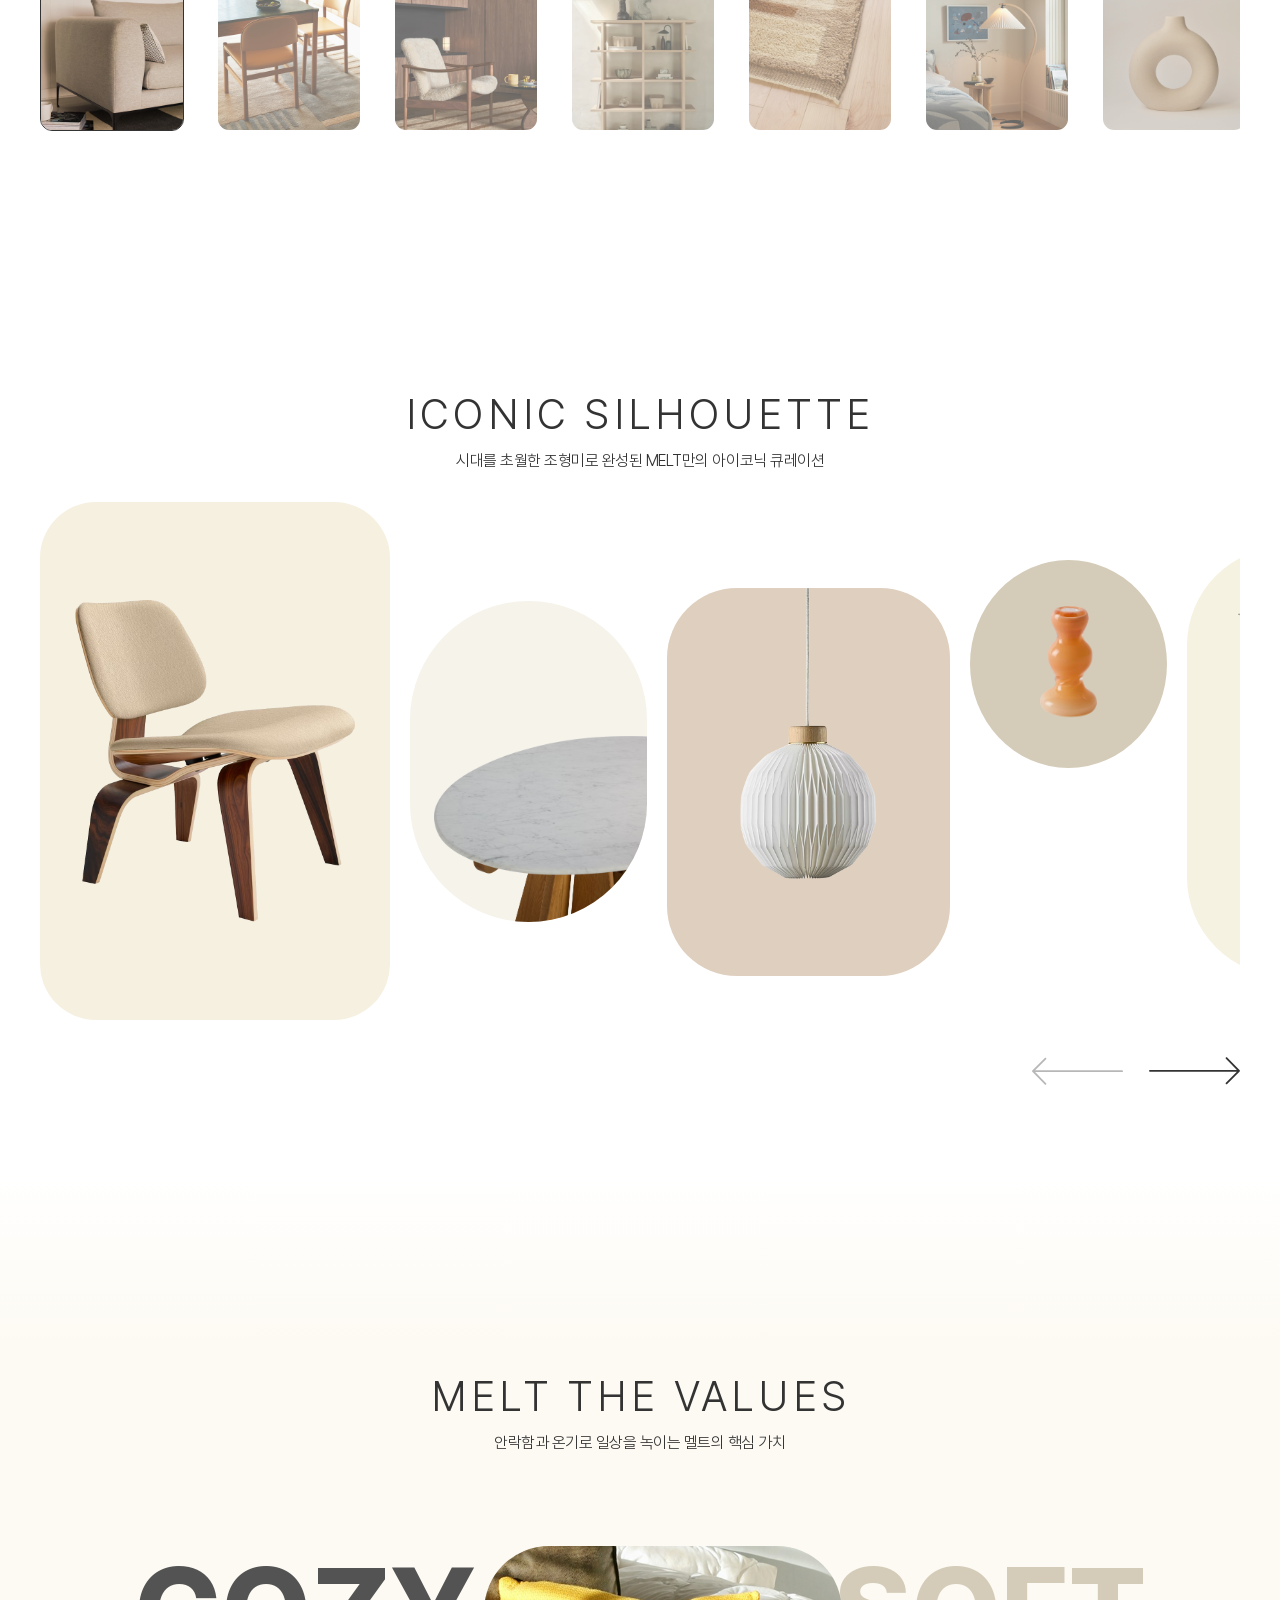
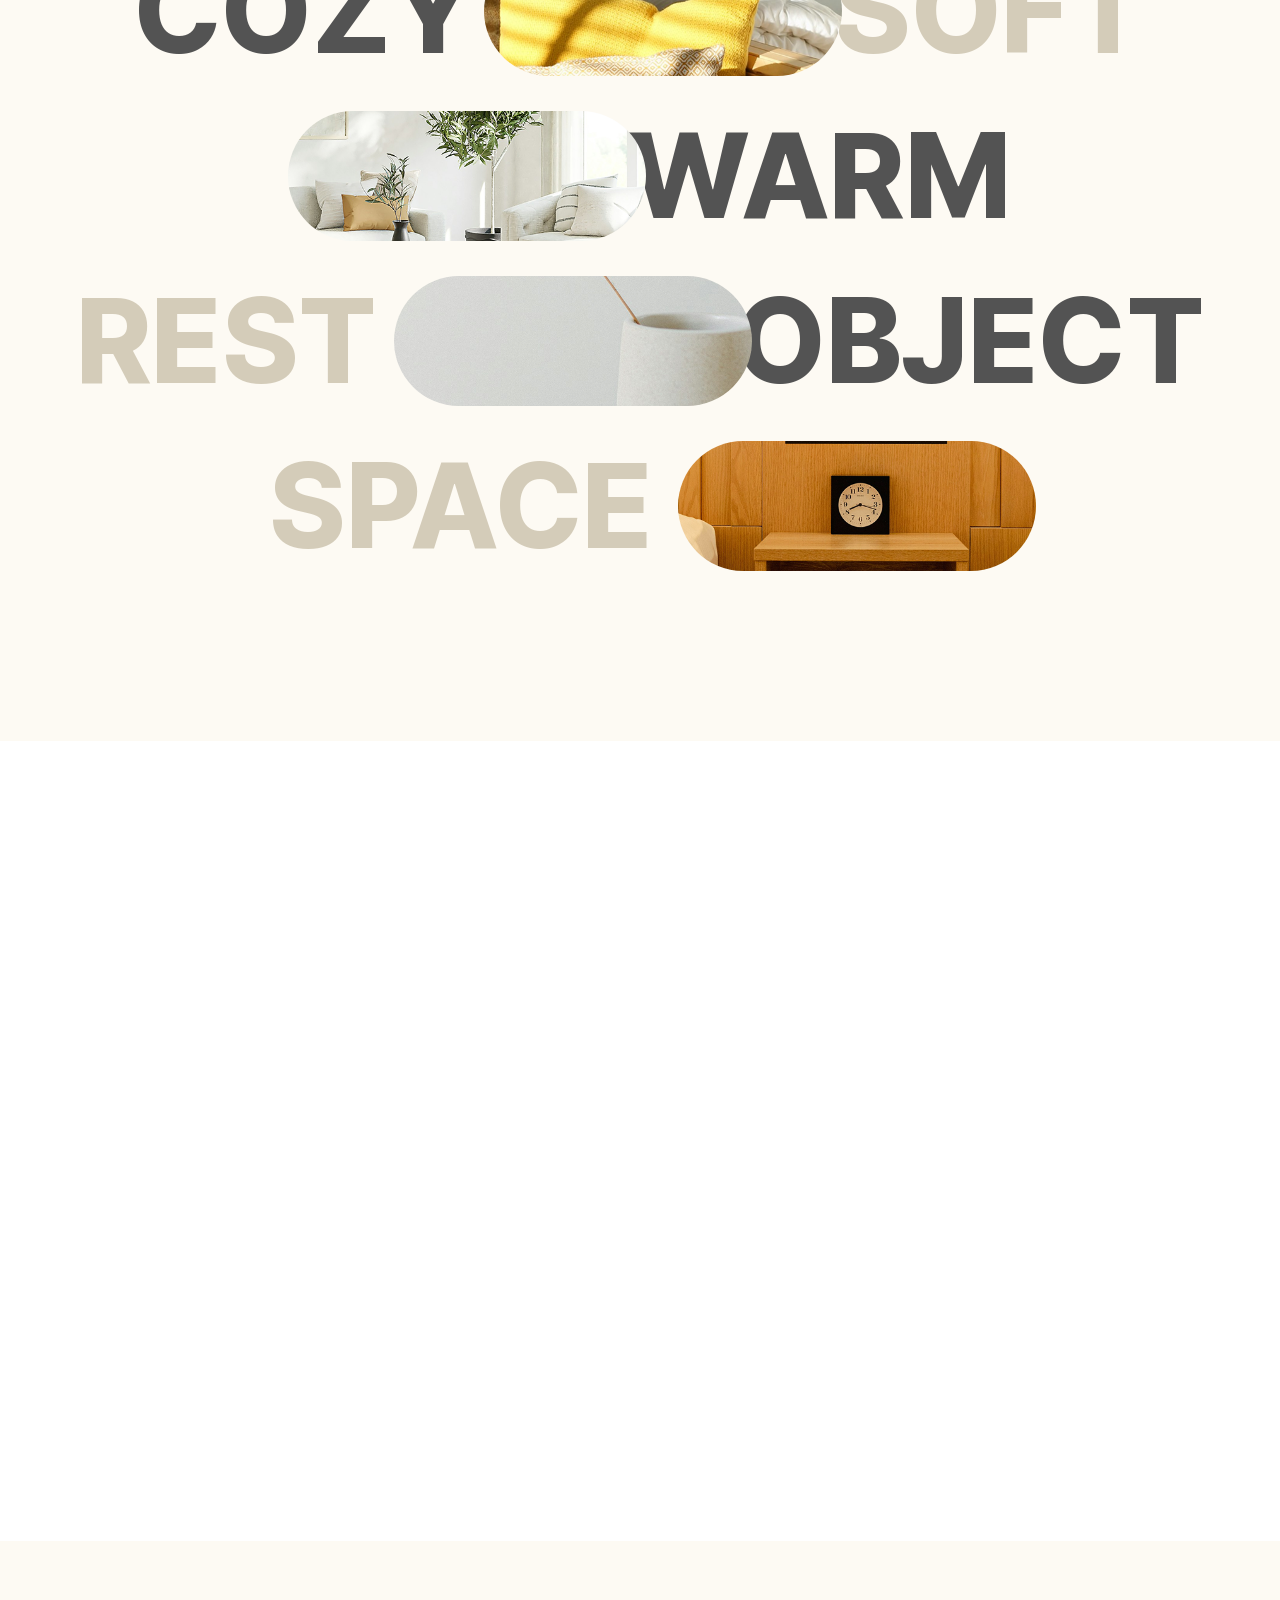
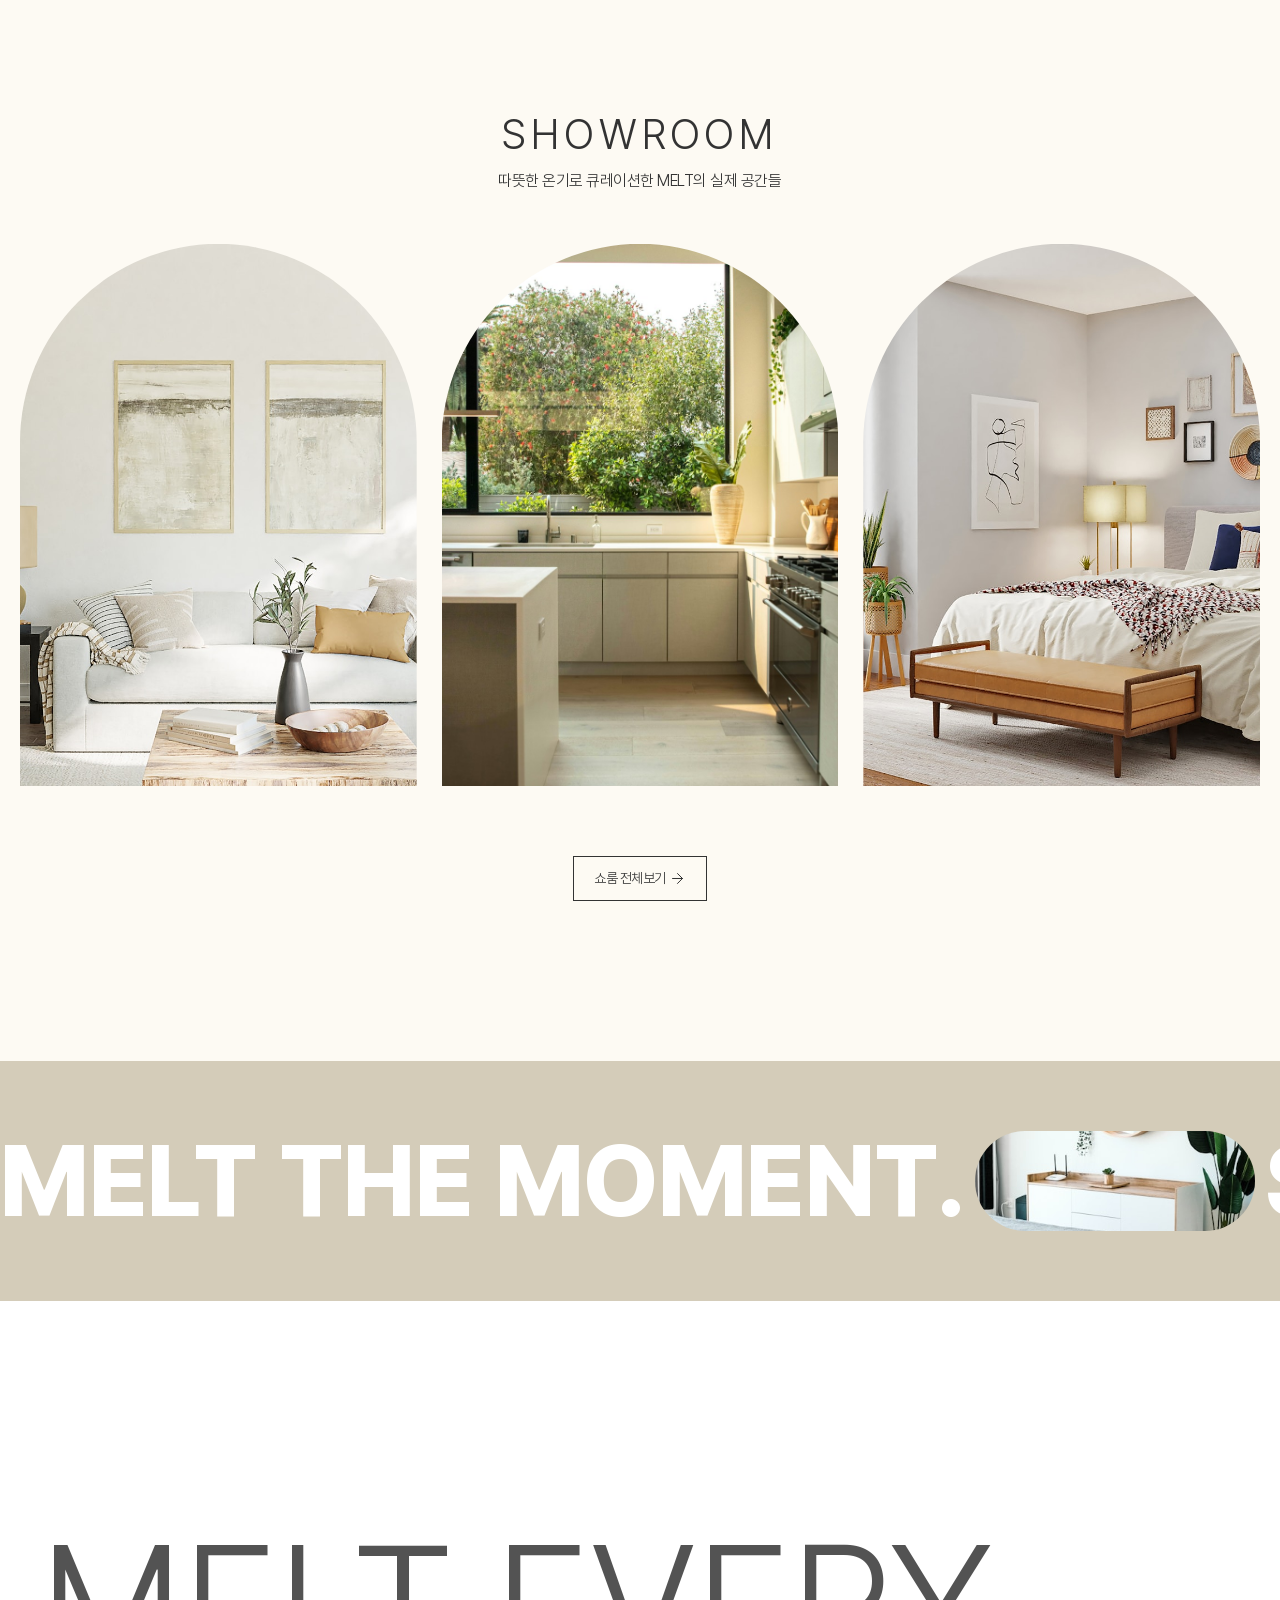
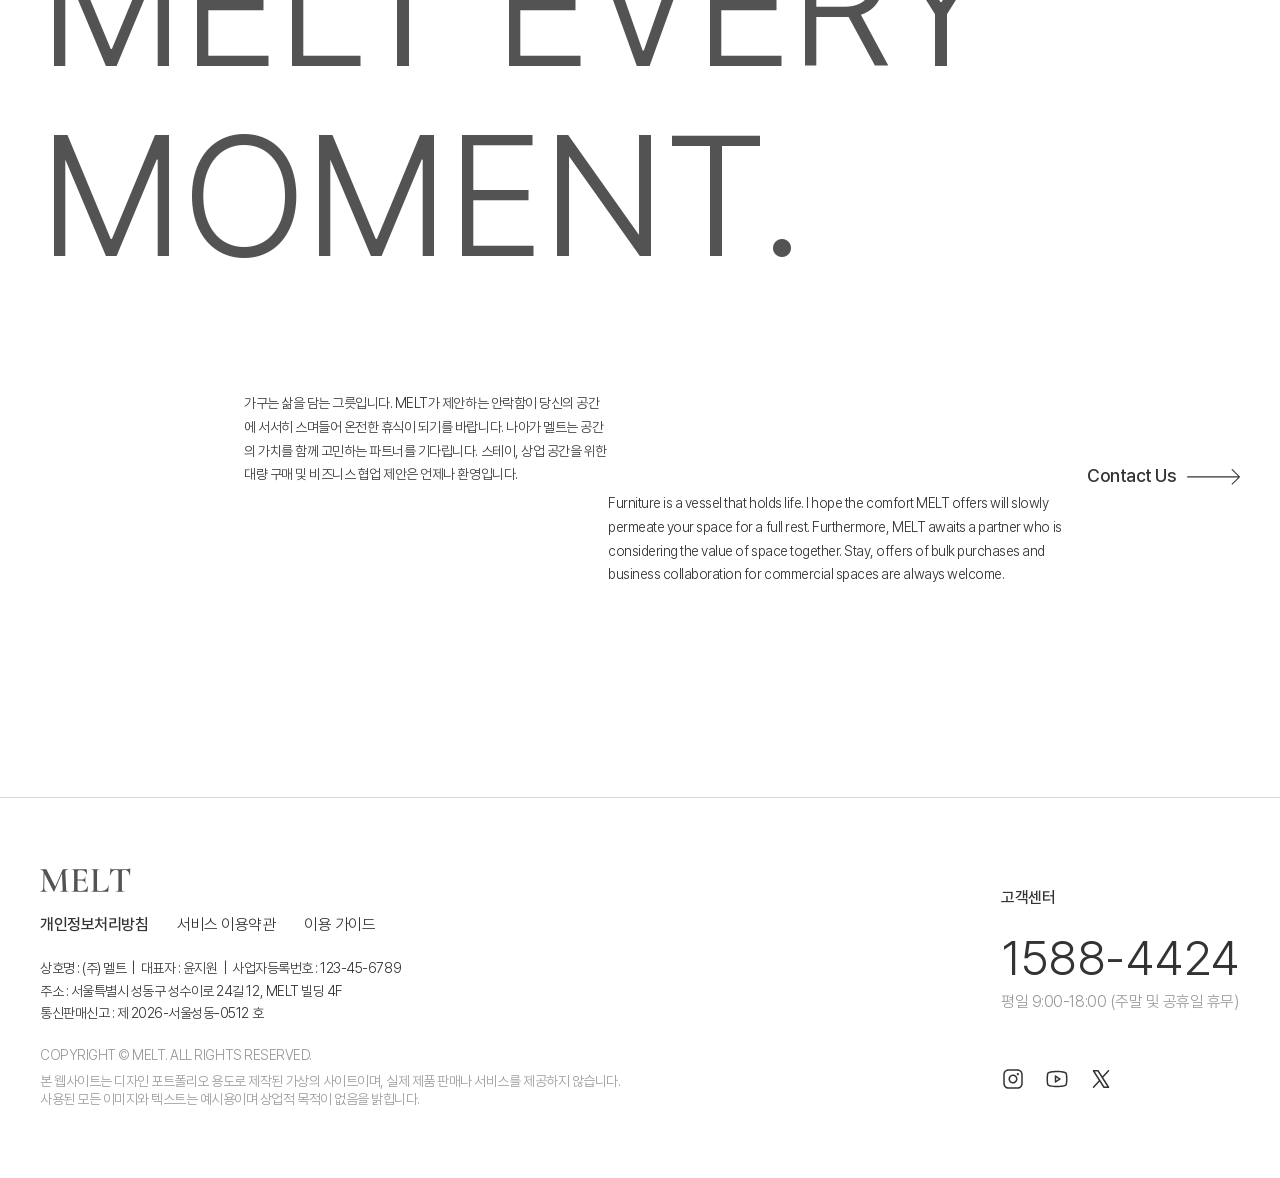
==== commit f054ef5e: "refactor: 탑배너 컴포넌트화 및 헤더 동적 높이 연동 - 탑배너를 별도 컴포넌트로 분리하여 동적 로딩 구현 - JS에서 탑배너 실제 높이(--banner-height)를 측" ====
--- a/index.html
+++ b/index.html
@@ -17,6 +17,7 @@
 
 <body class="pos-rel">
 
+    <div id="TopBanner" class="pos-fix"></div>
     <header id="header" class="pos-fix"></header>
 
     <main>
--- a/css/layout.css
+++ b/css/layout.css
@@ -1,39 +1,51 @@
 @charset "UTF-8";
+#TopBanner {
+  z-index: 1000;
+  height: 38px;
+  width: 100%;
+  transition: all 0.3s ease-in-out;
+}
+#TopBanner.hidden {
+  transform: translateY(-100%);
+}
+#TopBanner .top-banner {
+  height: 100%;
+  background-color: #f0f0f0;
+}
+#TopBanner .top-banner .swiper-slide {
+  width: 100%;
+  height: 100%;
+}
+#TopBanner .top-banner .swiper-slide.bg-cream {
+  background-color: var(--bg-cream);
+}
+#TopBanner .top-banner .swiper-slide.bg-oatmeal {
+  background-color: var(--bg-oatmeal);
+}
+#TopBanner .top-banner .swiper-slide.bg-main {
+  background-color: var(--main-color);
+}
+#TopBanner .top-banner .swiper-slide a {
+  font-size: 12px;
+  font-weight: 400;
+}
+#TopBanner .top-banner .swiper-slide a span {
+  text-decoration: underline;
+  font-weight: 500;
+}
+@media (max-width: 1024px) {
+  #TopBanner .top-banner {
+    display: none !important;
+  }
+}
+
 header {
   /* position: fixed; 상단 고정이 필요할 때 사용 */
   width: 100%;
   z-index: 1000;
-  top: 0;
+  top: 0px;
   transition: all 0.3s ease-in-out;
   transform: translateY(0);
-}
-header .top-banner {
-  height: 38px;
-}
-header .top-banner .swiper-slide {
-  width: 100%;
-}
-header .top-banner .swiper-slide.bg-cream {
-  background-color: var(--bg-cream);
-}
-header .top-banner .swiper-slide.bg-oatmeal {
-  background-color: var(--bg-oatmeal);
-}
-header .top-banner .swiper-slide.bg-main {
-  background-color: var(--main-color);
-}
-header .top-banner .swiper-slide a {
-  font-size: 12px;
-  font-weight: 400;
-}
-header .top-banner .swiper-slide a span {
-  text-decoration: underline;
-  font-weight: 500;
-}
-@media (max-width: 1024px) {
-  header .top-banner {
-    display: none !important;
-  }
 }
 header .header-main {
   background: linear-gradient(to bottom, rgba(0, 0, 0, 0.1), rgba(0, 0, 0, 0));
@@ -194,17 +206,27 @@
     box-shadow: 0 4px 10px 0px rgba(0, 0, 0, 0.1);
   }
 }
-header.hidden {
-  transform: translateY(-100%);
-}
-header.scrolled {
-  transform: translateY(-38px);
-}
-@media (max-width: 1024px) {
-  header.scrolled {
+header.has-banner { /*탑배너가 있는경우*/
+  top: var(--banner-height); /*헤더를 상단에서 탑배너 높이 만큼 띄움*/
+}
+header.has-banner.hidden {
+  transform: translateY(calc(-100% - var(--banner-height))); /*아래로 스크롤시 헤더랑 탑배너 모두 숨김*/
+}
+header.has-banner.scrolled {
+  transform: translateY(calc(var(--banner-height) * -1)); /*위로 스크롤시 탑배너만 숨기고 헤더는 보이게 (헤더를 탑배너높이만큼 위로 올림)*/
+}
+@media (max-width: 1024px) {
+  header.has-banner.scrolled { /*모바일에선 무조건 탑배너 숨김*/
     top: 0 !important;
     transform: translateY(0) !important;
   }
+}
+header:not(.has-banner) { /*탑배너가 없는경우*/ }
+header:not(.has-banner).hidden {
+  transform: translateY(-100%); /*아래로 스크롤시 헤더 숨김*/
+}
+header:not(.has-banner).scrolled {
+  transform: translateY(0); /*위로 스크롤시 헤더 보임*/
 }
 header .mobile-menu-overlay {
   display: none;
@@ -266,10 +288,21 @@
   border-top: 1px solid #d9d9d9;
   padding: 70px 0;
 }
+@media (max-width: 768px) {
+  footer {
+    padding: 40px 0 60px;
+  }
+}
+footer {
+  word-break: keep-all;
+  word-wrap: break-word;
+  overflow-wrap: break-word;
+}
 footer .inner {
   display: flex;
   align-items: center;
   justify-content: space-between;
+  gap: 40px;
 }
 footer .inner .footer__left {
   display: flex;
@@ -301,6 +334,7 @@
 }
 footer .inner .footer__right {
   font-size: 16px;
+  flex-shrink: 0;
 }
 footer .inner .footer__right__cs .title {
   font-weight: 500;
@@ -319,6 +353,41 @@
   display: flex;
   gap: 20px;
   align-items: center;
+}
+@media (max-width: 768px) {
+  footer .inner {
+    flex-direction: column-reverse;
+    gap: 30px;
+  }
+  footer .inner .footer__right {
+    width: 100%;
+  }
+  footer .inner .footer__right__cs .number {
+    font-size: 32px;
+  }
+  footer .inner .footer__right__sns {
+    margin-top: 20px;
+  }
+  footer .inner .footer__left {
+    width: 100%;
+  }
+  footer .inner .footer__left .logo {
+    order: 1;
+    align-self: center;
+    margin-top: 30px;
+  }
+  footer .inner .footer__left__policy {
+    font-size: 14px;
+  }
+  footer .inner .footer__left__info {
+    font-size: 12px;
+  }
+  footer .inner .footer__left__notice {
+    font-size: 12px;
+  }
+  footer .inner .footer__left__notice .copyright {
+    font-size: 14px;
+  }
 }
 
 .page-controls {
@@ -350,6 +419,4 @@
 .container {
   position: relative;
   width: 100%;
-  /* header가 fixed일 경우 header 높이만큼 padding-top을 주거나 
-   section에 첫 여백을 조절할 때 기준점이 됨 */
 }/*# sourceMappingURL=layout.css.map */
--- a/css/main.css
+++ b/css/main.css
@@ -1220,6 +1220,9 @@
   width: 35%;
   height: 35%;
 }
+.section06 .showroom-desktop .showroom__section .product-card__hotspot {
+  animation: pulse 2s infinite ease-in-out;
+}
 .section06 .showroom-desktop .showroom__section .product-card__link {
   background-color: var(--white);
   border-radius: 6px;
@@ -1491,6 +1494,11 @@
   padding: 40px 0;
   overflow: hidden;
 }
+@media (max-width: 1024px) {
+  .section07 {
+    padding: 20px 0;
+  }
+}
 .section07 .marquee {
   width: -moz-max-content;
   width: max-content;
@@ -1506,6 +1514,16 @@
   color: var(--white);
   margin-right: 10px;
 }
+@media (max-width: 1024px) {
+  .section07 .marquee h1 {
+    font-size: 60px;
+  }
+}
+@media (max-width: 768px) {
+  .section07 .marquee h1 {
+    font-size: 36px;
+  }
+}
 .section07 .marquee .marquee-img {
   margin-right: 10px;
   width: 280px;
@@ -1513,9 +1531,26 @@
   border-radius: 99px;
   overflow: hidden;
 }
+@media (max-width: 1024px) {
+  .section07 .marquee .marquee-img {
+    width: 200px;
+    height: 70px;
+  }
+}
+@media (max-width: 768px) {
+  .section07 .marquee .marquee-img {
+    width: 150px;
+    height: 55px;
+  }
+}
 
 .section08 {
   padding: 210px 0;
+}
+@media (max-width: 1024px) {
+  .section08 {
+    padding: 80px 0;
+  }
 }
 .section08 .inner .sec8__header h1 {
   font-size: 170px;
@@ -1524,6 +1559,16 @@
   letter-spacing: 0;
   color: #535353;
 }
+@media (max-width: 1024px) {
+  .section08 .inner .sec8__header h1 {
+    font-size: 100px;
+  }
+}
+@media (max-width: 1024px) {
+  .section08 .inner .sec8__header h1 {
+    font-size: 50px;
+  }
+}
 .section08 .inner .sec8__footer {
   display: flex;
   margin-top: 100px;
@@ -1544,7 +1589,7 @@
 .section08 .inner .sec8__footer__action {
   flex: 0 0 auto;
   padding-left: 1%;
-  margin-top: 50px;
+  margin-top: 70px;
 }
 .section08 .inner .sec8__footer__action a {
   font-size: 18px;
@@ -1558,6 +1603,41 @@
 .section08 .inner .sec8__footer__action a:hover i {
   animation: move-arrow 0.6s infinite alternate ease-in-out;
 }
+@media (max-width: 1024px) {
+  .section08 .inner .sec8__footer {
+    flex-direction: column;
+    margin-top: 40px;
+  }
+  .section08 .inner .sec8__footer__desc {
+    padding-left: 0;
+    flex-direction: column;
+  }
+  .section08 .inner .sec8__footer__desc > p {
+    word-break: keep-all;
+    word-wrap: break-word;
+    overflow-wrap: break-word;
+  }
+  .section08 .inner .sec8__footer__desc__ko {
+    padding-bottom: 0;
+    padding-right: 30%;
+  }
+  .section08 .inner .sec8__footer__desc__en {
+    padding-top: 60px;
+    padding-left: 30%;
+  }
+}
+@media (max-width: 768px) {
+  .section08 .inner .sec8__footer__desc__ko {
+    padding-right: 32%;
+  }
+  .section08 .inner .sec8__footer__desc__en {
+    padding-top: 30px;
+    padding-left: 32%;
+  }
+  .section08 .inner .sec8__footer__action {
+    margin-top: 40px;
+  }
+}
 
 @keyframes marqueeScroll {
   from {
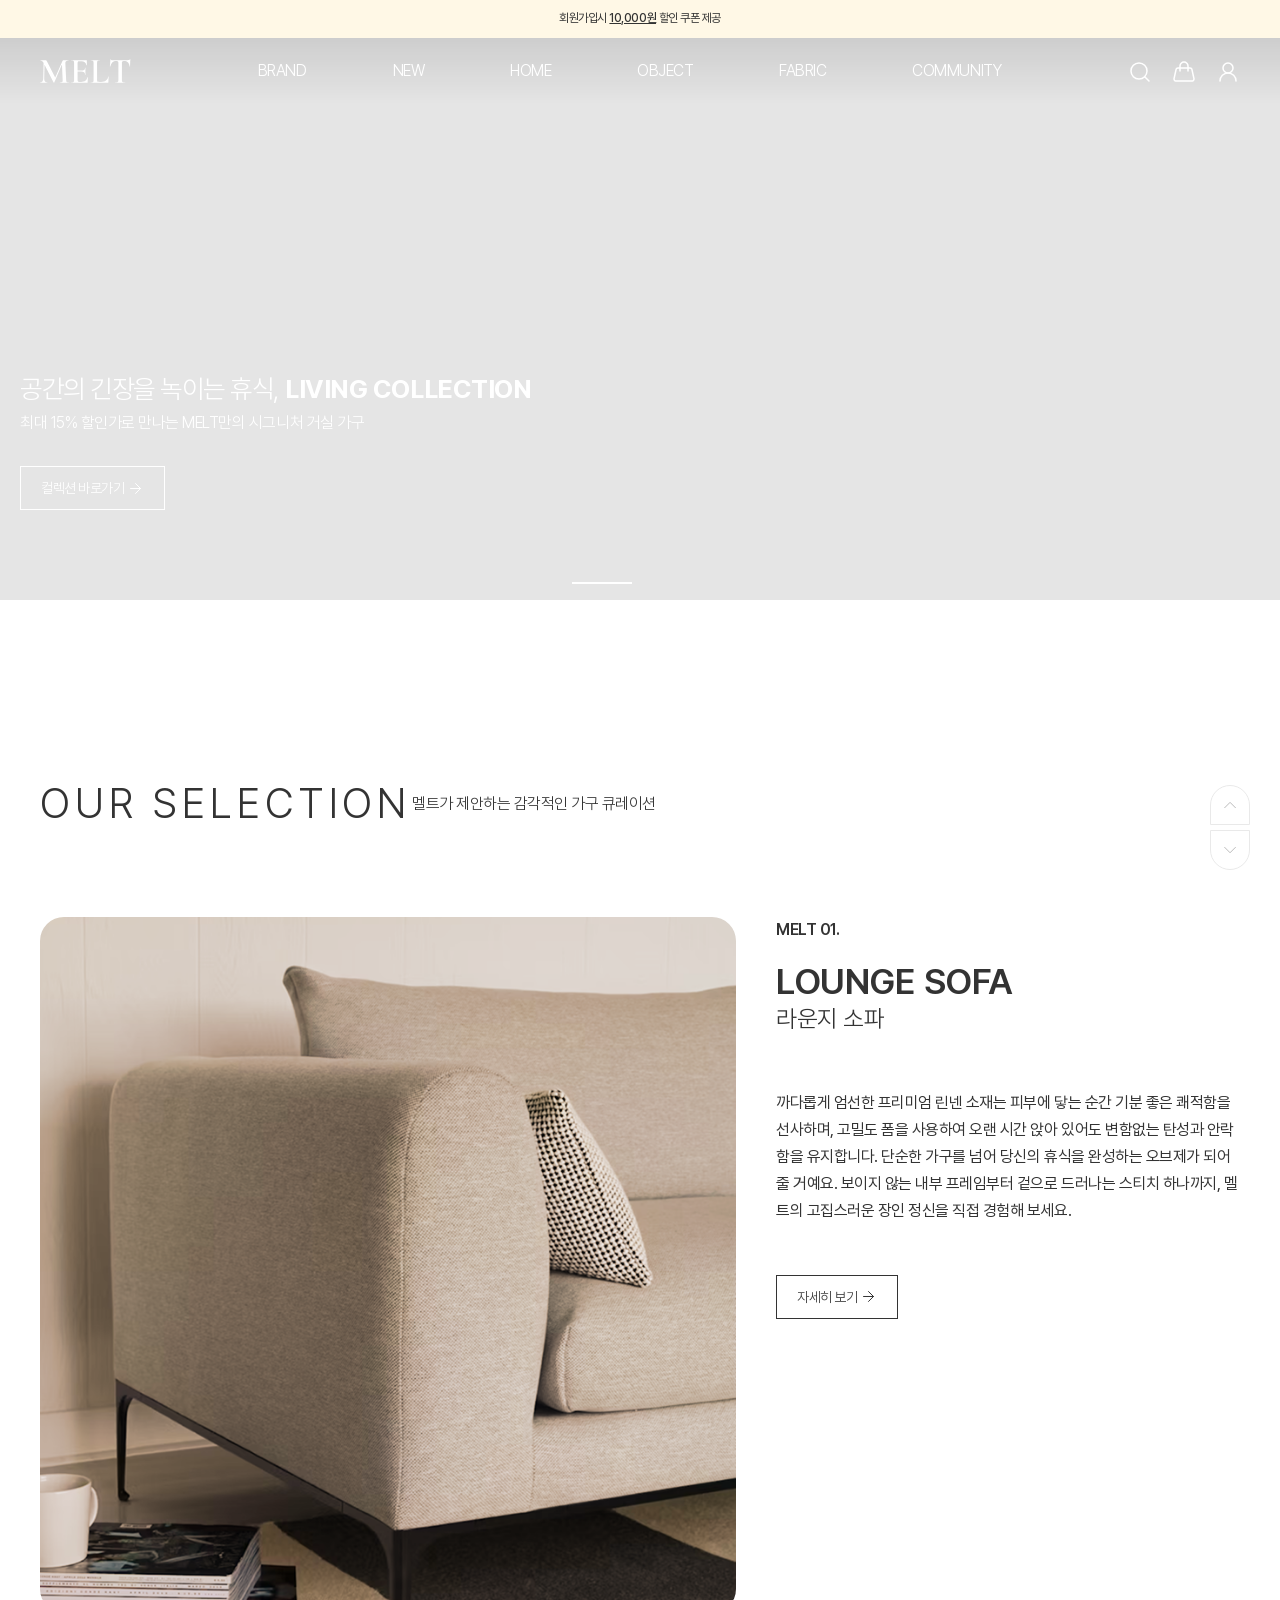
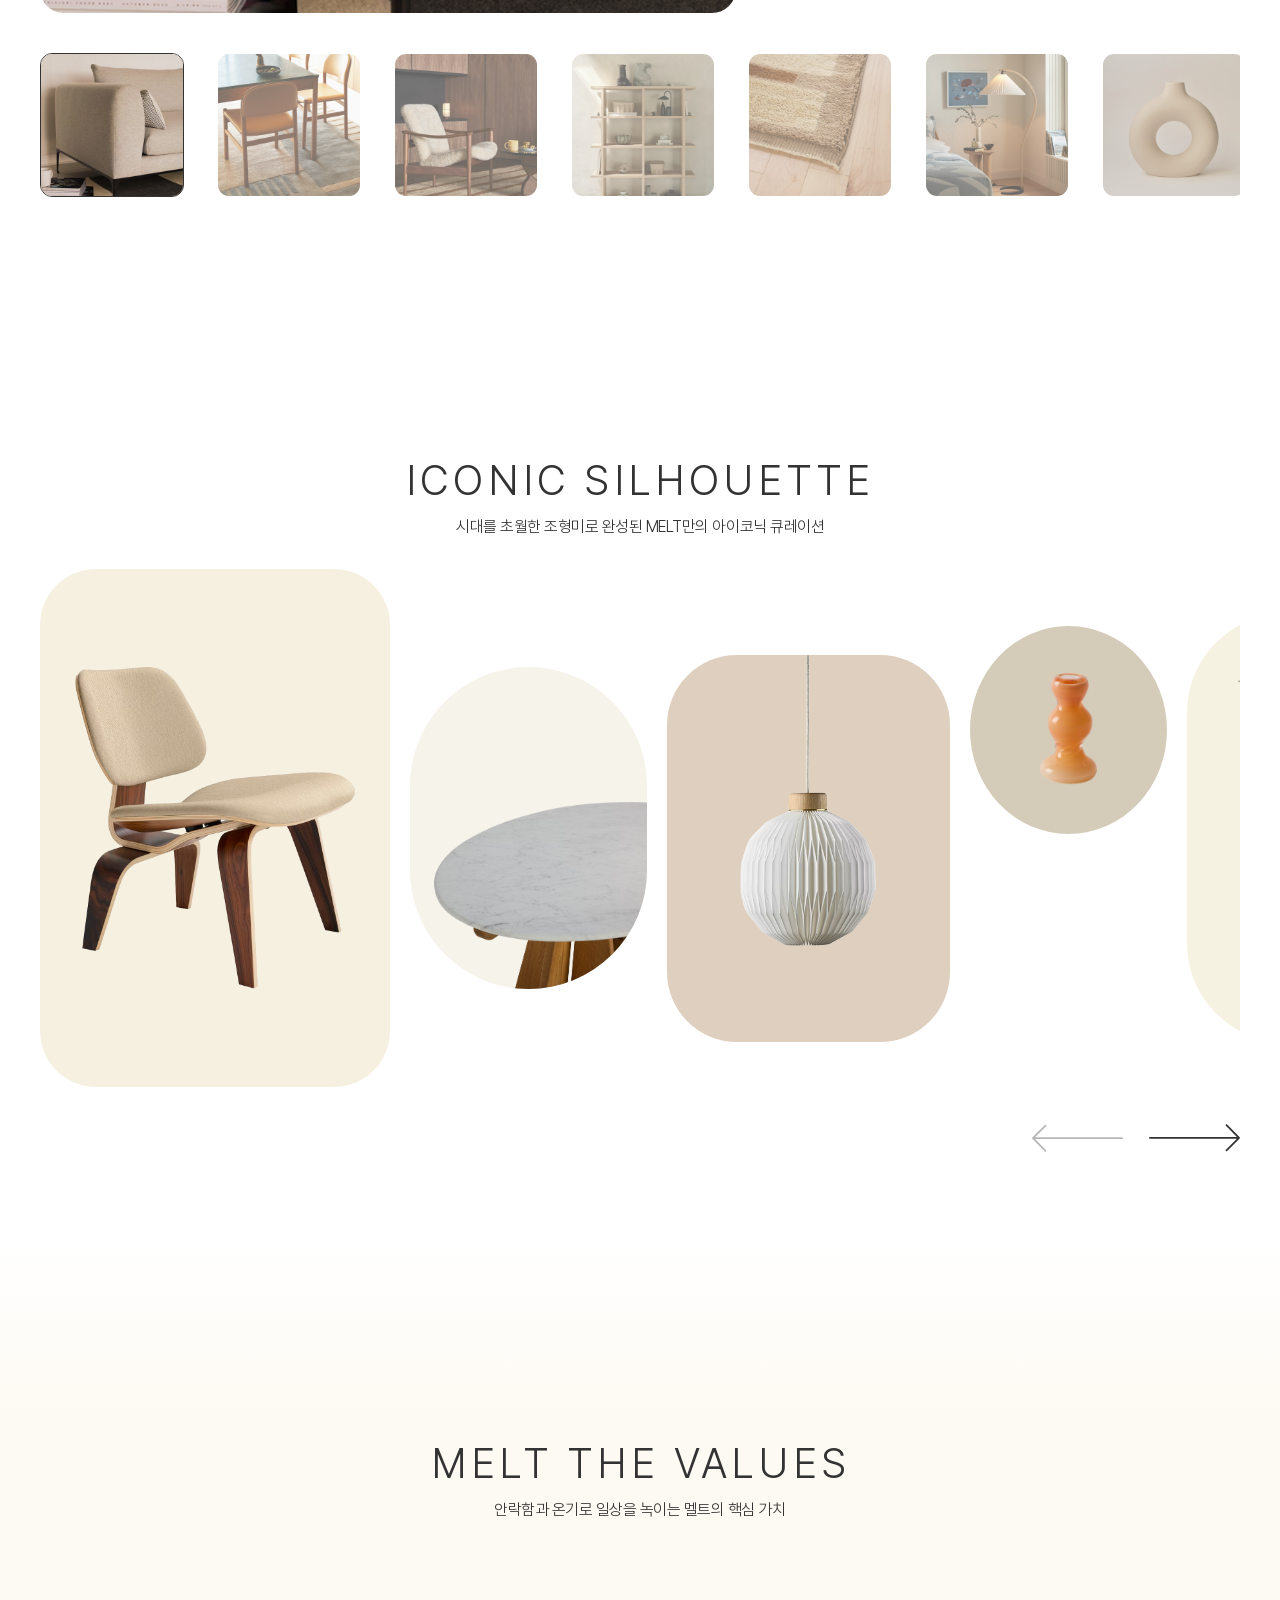
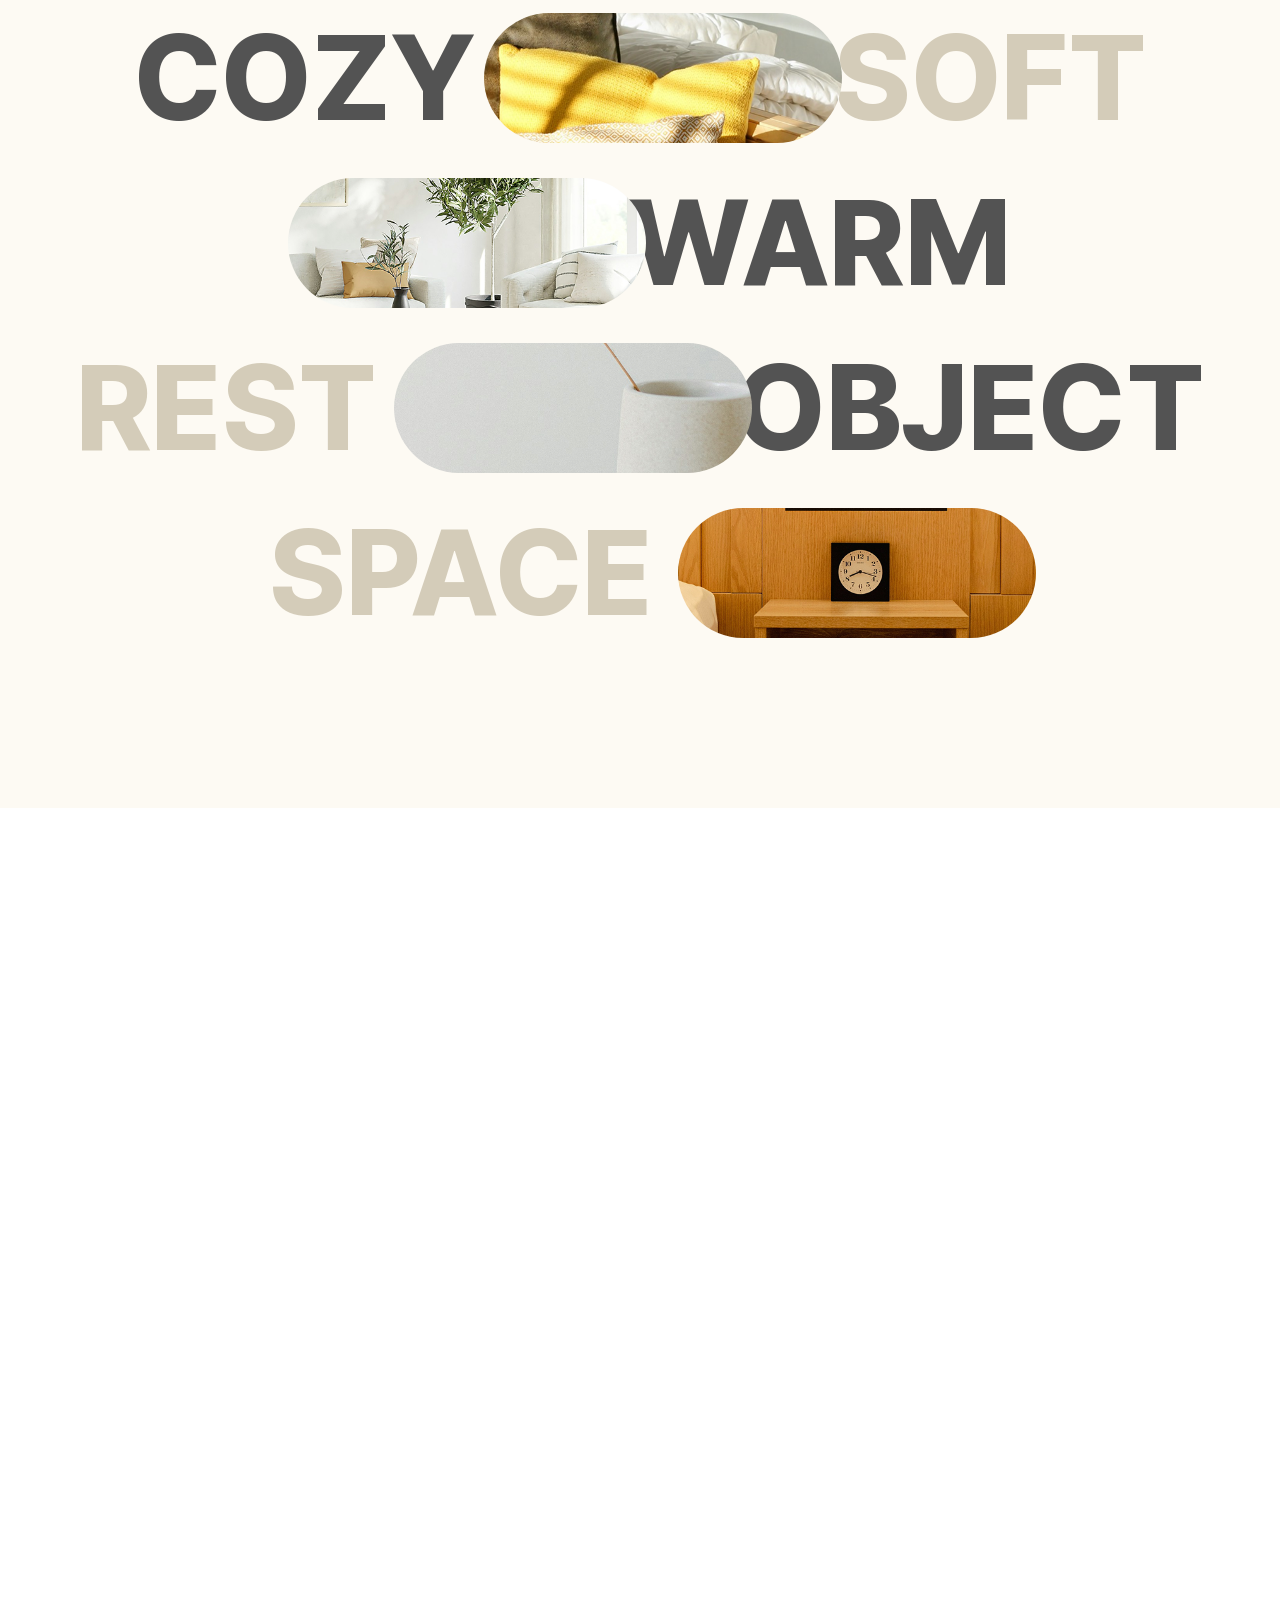
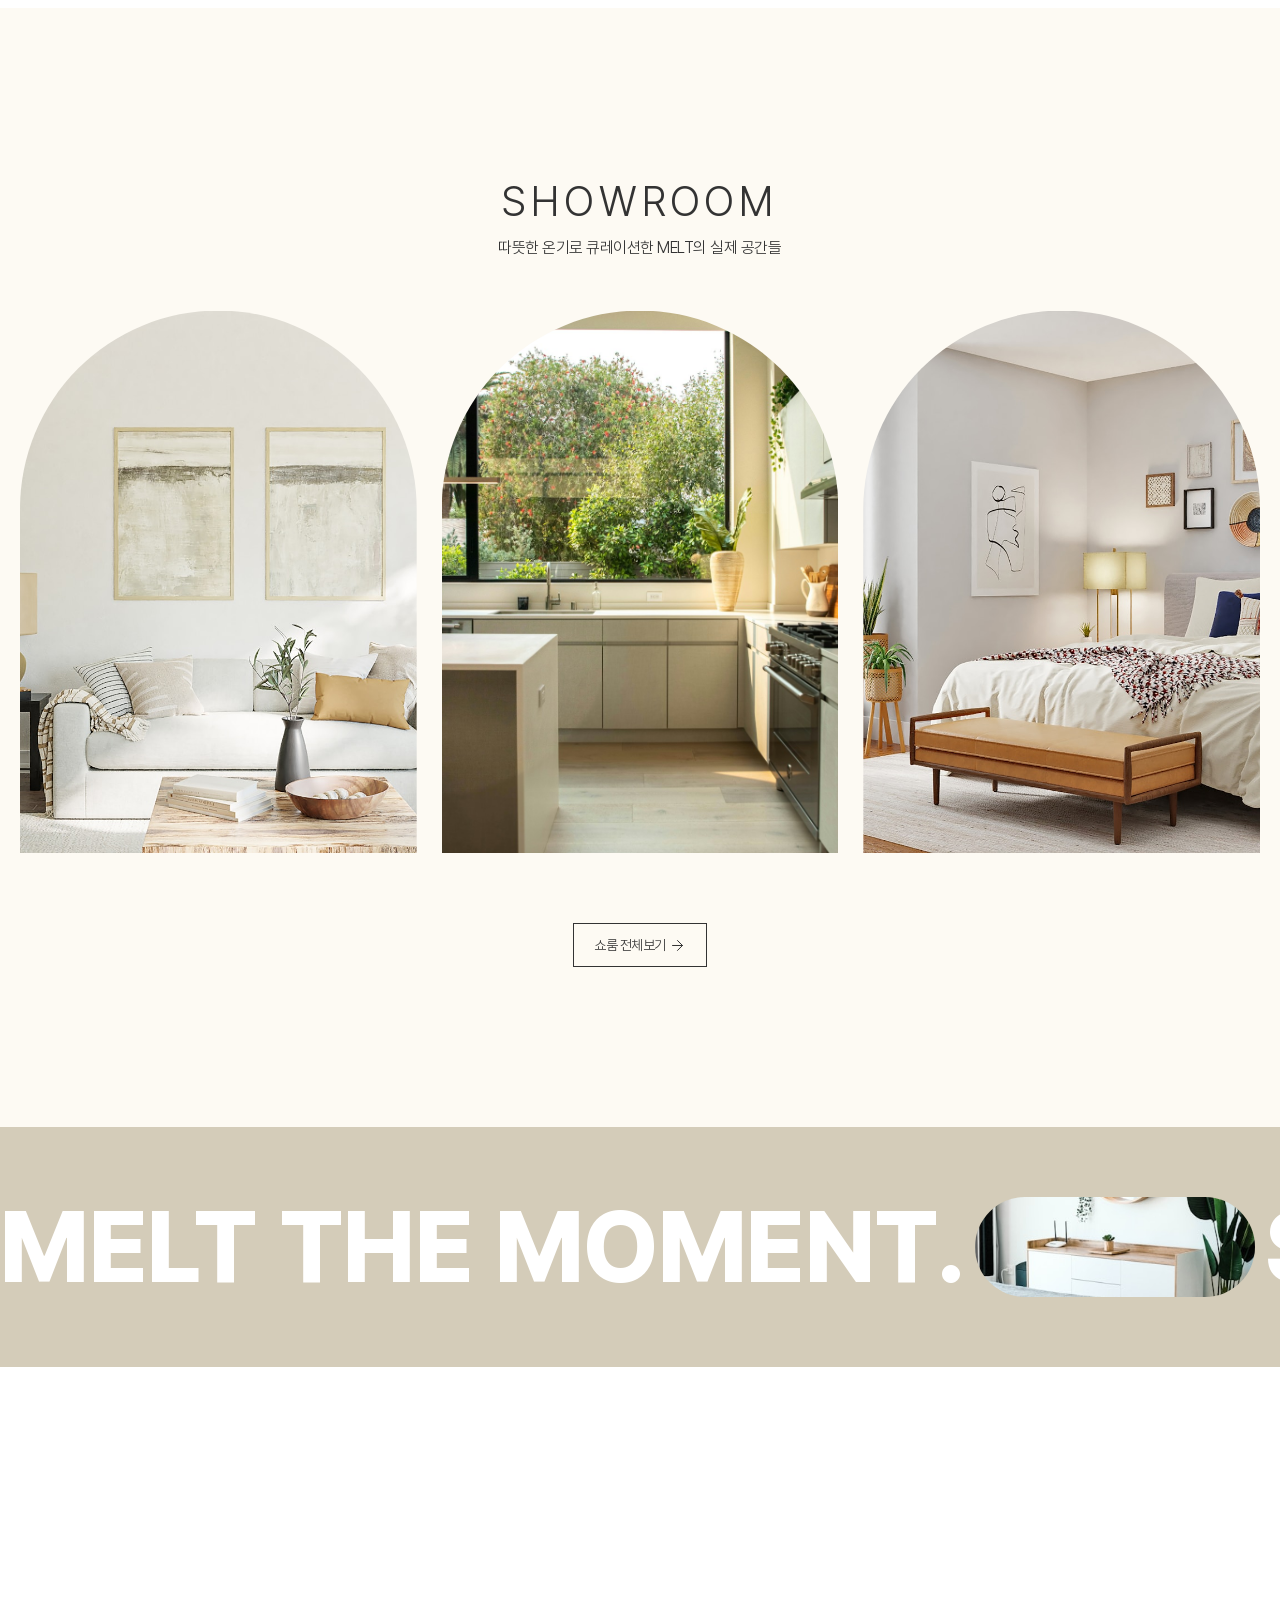
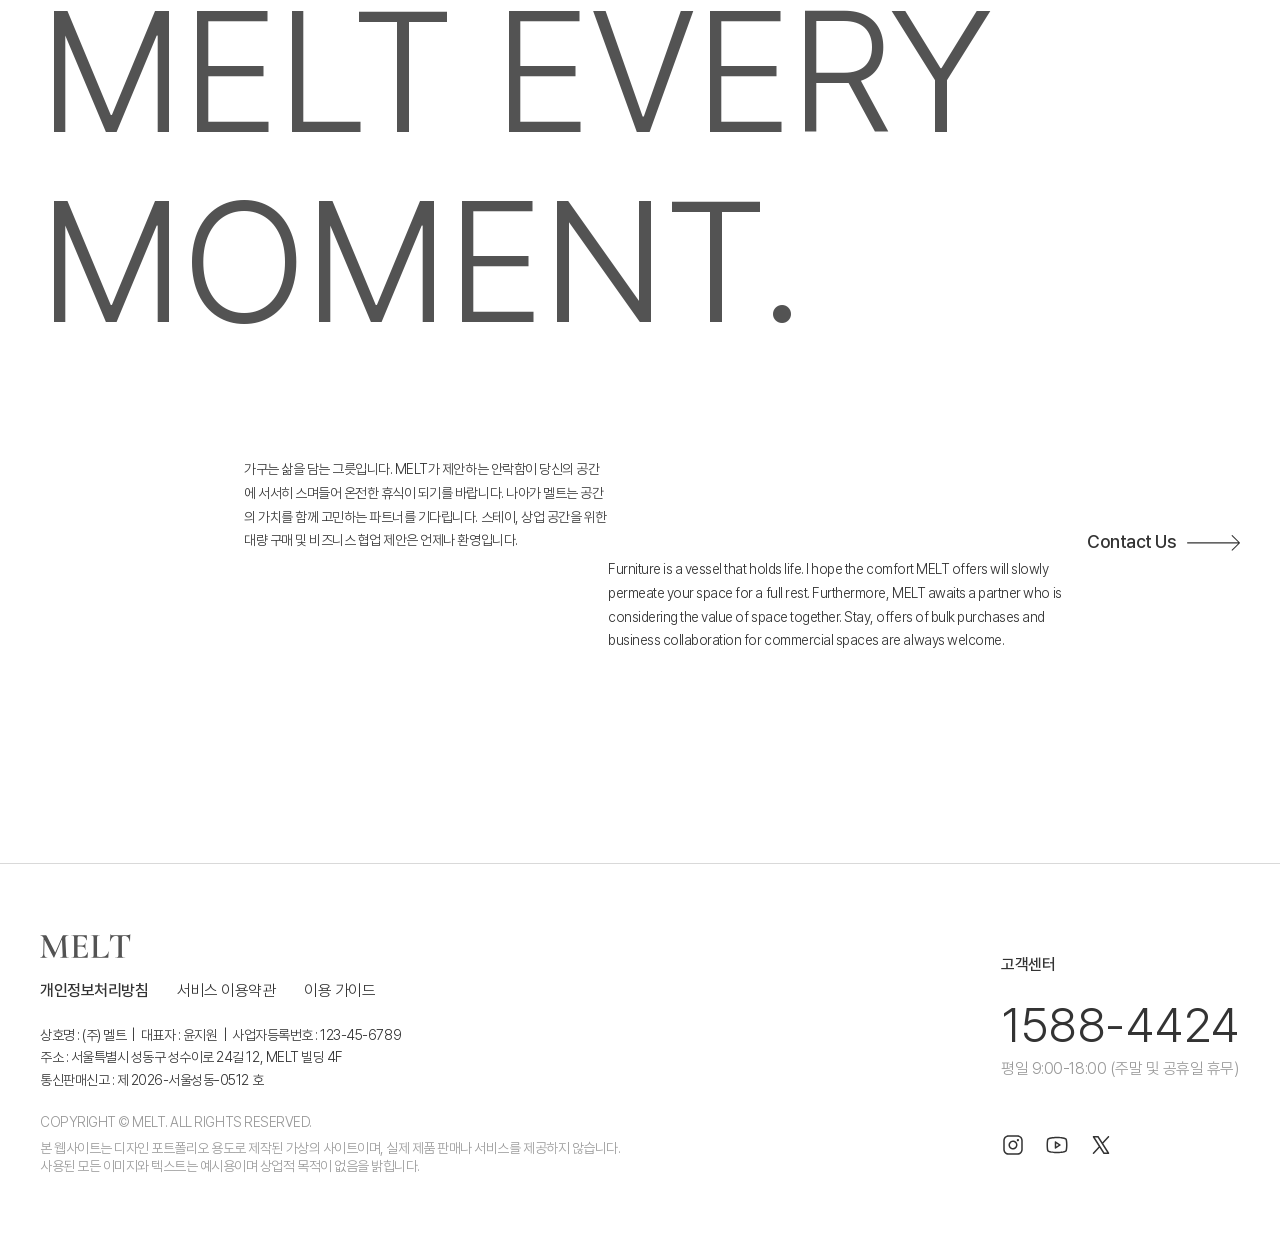
==== commit d9c24839: "전체 접근성 유지보수 버그 수정" ====
--- a/index.html
+++ b/index.html
@@ -33,8 +33,8 @@
                                         COLLECTION</strong>
                                 </h2>
                                 <p class="main-slide__desc reveal reveal-delay-2">최대 15% 할인가로 만나는 MELT만의 시그니처 거실 가구</p>
-                                <button class="btn-main btn-main--white main-slide__btn reveal reveal-delay-3">컬렉션
-                                    바로가기<i class="icon icon-17 icon-arrow-right"></i></button>
+                                <a href="#" class="btn-main btn-main--white main-slide__btn reveal reveal-delay-3">컬렉션
+                                    바로가기<i class="icon icon-17 icon-arrow-right"></i></a>
                             </div>
                         </div>
                     </div>
@@ -43,8 +43,8 @@
                             <div class="main-slide__content">
                                 <h2 class="main-slide__title">나다운 완벽한 쉼, <br><strong>SOFT SOFA SERIES</strong></h2>
                                 <p class="main-slide__desc">몸을 감싸는 안락함. 지금 가장 사랑받는 멜트 소파를 만나보세요.</p>
-                                <button class="btn-main btn-main--white main-slide__btn">제품 자세히 보기<i
-                                        class="icon icon-17 icon-arrow-right"></i></button>
+                                <a href="#" class="btn-main btn-main--white main-slide__btn">제품 자세히 보기<i
+                                        class="icon icon-17 icon-arrow-right"></i></a>
                             </div>
                         </div>
                     </div>
@@ -53,8 +53,8 @@
                             <div class="main-slide__content">
                                 <h2 class="main-slide__title">무심한 일상에 더하는 온기, <br><strong>OBJECT MONDAY</strong></h2>
                                 <p class="main-slide__desc">작은 디테일이 만드는 공간의 완성. 일상에 예술적 영감을 더하는 오브제 컬렉션</p>
-                                <button class="btn-main btn-main--white main-slide__btn">컬렉션 바로가기<i
-                                        class="icon icon-17 icon-arrow-right"></i></button>
+                                <a href="#" class="btn-main btn-main--white main-slide__btn">컬렉션 바로가기<i
+                                        class="icon icon-17 icon-arrow-right"></i></a>
                             </div>
                         </div>
                     </div>
@@ -137,13 +137,13 @@
 
                 <div class="value-list">
                     <div class="value-item">
-                        <h1 class="value-item__label">COZY</h1>
+                        <span class="value-item__label" aria-hidden="true">COZY</span>
                         <div class="value-item__placeholder"></div>
                         <div class="value-item__media media01">
                             <h2>안락함 속의 온전한 휴식</h2>
                             <p>가장 편안한 자세로 몸과 마음의 긴장을 모두 내려놓을 수 있는 최적의 안락함을 제공합니다.</p>
                         </div>
-                        <h1 class="value-item__label color-main">SOFT</h1>
+                        <span class="value-item__label color-main" aria-hidden="true">SOFT</span>
                     </div>
                     <div class="value-item">
                         <div class="value-item__placeholder"></div>
@@ -151,19 +151,19 @@
                             <h2>자연이 주는 온기</h2>
                             <p>엄선된 원목과 천연 소재를 사용하여 공간에 따스하고 건강한 생명력을 불어넣습니다.</p>
                         </div>
-                        <h1 class="value-item__label">WARM</h1>
-                    </div>
-                    <div class="value-item">
-                        <h1 class="value-item__label color-main">REST</h1>
+                        <span class="value-item__label" aria-hidden="true">WARM</span>
+                    </div>
+                    <div class="value-item">
+                        <span class="value-item__label color-main" aria-hidden="true">REST</span>
                         <div class="value-item__placeholder"></div>
                         <div class="value-item__media media03">
                             <h2>정제된 미학의 실현</h2>
                             <p>불필요한 장식은 덜어내고 가구 본연의 기능과 조형미에 집중하여 공간의 격을 높여줍니다.</p>
                         </div>
-                        <h1 class="value-item__label">OBJECT</h1>
-                    </div>
-                    <div class="value-item">
-                        <h1 class="value-item__label color-main">SPACE</h1>
+                        <span class="value-item__label" aria-hidden="true">OBJECT</span>
+                    </div>
+                    <div class="value-item">
+                        <span class="value-item__label color-main" aria-hidden="true">SPACE</span>
                         <div class="value-item__placeholder"></div>
                         <div class="value-item__media media04">
                             <h2>삶이 스며드는 공간</h2>
@@ -211,19 +211,19 @@
             <div class="showroom-mobile">
                 <div class="showroom">
                     <div class="showroom__bg" data-key="livingRoom">
-                        <button class="showroom__bg__hotspot"></button>
+                        <button type="button" class="showroom__bg__hotspot" aria-label="거실 쇼룸 상품 보기"></button>
                     </div>
                     <div class="showroom__bg" data-key="kitchen">
-                        <button class="showroom__bg__hotspot"></button>
+                        <button type="button" class="showroom__bg__hotspot" aria-label="주방 쇼룸 상품 보기"></button>
                     </div>
                     <div class="showroom__bg" data-key="bedroom">
-                        <button class="showroom__bg__hotspot"></button>
+                        <button type="button" class="showroom__bg__hotspot" aria-label="침실 쇼룸 상품 보기"></button>
                     </div>
                 </div>
                 <div class="dimmed-layer"></div>
-                <div class="product-section">
+                <div class="product-section" role="dialog" aria-modal="true" aria-hidden="true" aria-label="쇼룸 상품 목록">
                     <div class="product-section__top">
-                        <button title="닫기" class="btn-list-close"><i class="icon icon-32 icon-close"></i></button>
+                        <button type="button" title="닫기" class="btn-list-close" aria-label="쇼룸 상품 목록 닫기"><i class="icon icon-32 icon-close"></i></button>
                     </div>
                     <div class="product-section__list">
                         <div class="showroom__section showroom__section--01" aria-label="거실 쇼룸 보기"
@@ -242,13 +242,13 @@
         </section>
 
 
-        <section class="section07">
+        <section class="section07" aria-hidden="true">
             <div class="marquee" id="marquee-track">
-                <h1>MELT THE MOMENT.</h1>
+                <p class="marquee__text">MELT THE MOMENT.</p>
                 <div class="marquee-img"><img class="img-fit" src="./images/marquee-img-01.jpg" alt=""></div>
-                <h1>STAY COZY.</h1>
+                <p class="marquee__text">STAY COZY.</p>
                 <div class="marquee-img"><img class="img-fit" src="./images/marquee-img-02.jpg" alt=""></div>
-                <h1>FIND YOUR PACE.</h1>
+                <p class="marquee__text">FIND YOUR PACE.</p>
                 <div class="marquee-img"><img class="img-fit" src="./images/marquee-img-03.jpg" alt=""></div>
             </div>
         </section>
@@ -257,8 +257,8 @@
         <section class="section08">
             <div class="inner">
                 <div class="sec8__header reveal">
-                    <h1>MELT EVERY <br />
-                        MOMENT.</h1>
+                    <h2>MELT EVERY <br />
+                        MOMENT.</h2>
                 </div>
                 <div class="sec8__footer">
                     <div class="sec8__footer__desc">
--- a/css/layout.css
+++ b/css/layout.css
@@ -216,9 +216,9 @@
   transform: translateY(calc(var(--banner-height) * -1)); /*위로 스크롤시 탑배너만 숨기고 헤더는 보이게 (헤더를 탑배너높이만큼 위로 올림)*/
 }
 @media (max-width: 1024px) {
-  header.has-banner.scrolled { /*모바일에선 무조건 탑배너 숨김*/
-    top: 0 !important;
-    transform: translateY(0) !important;
+  header.has-banner { /*모바일에선 무조건 탑배너 숨김*/
+    top: 0;
+    transform: translateY(0);
   }
 }
 header:not(.has-banner) { /*탑배너가 없는경우*/ }
--- a/css/main.css
+++ b/css/main.css
@@ -27,7 +27,7 @@
   /* 추가로 이미지 드래그(파일 끌기)도 막고 싶다면 */
   -webkit-user-drag: none;
   width: 100%;
-  aspect-ratio: 1920/800;
+  aspect-ratio: 1920/900;
 }
 @media (max-width: 1024px) {
   .section01 .main-slide {
@@ -129,7 +129,7 @@
     padding: 80px 0;
   }
 }
-@media (max-width: 768) {
+@media (max-width: 768px) {
   .section02 {
     padding: 50px 0;
   }
@@ -1507,20 +1507,23 @@
   justify-content: stretch;
   animation: marqueeScroll 30s linear infinite;
 }
-.section07 .marquee h1 {
+.section07 .marquee h1,
+.section07 .marquee .marquee__text {
   white-space: nowrap;
   font-size: 100px;
   font-weight: 800;
   color: var(--white);
-  margin-right: 10px;
-}
-@media (max-width: 1024px) {
-  .section07 .marquee h1 {
+  margin: 0 10px 0 0;
+}
+@media (max-width: 1024px) {
+  .section07 .marquee h1,
+  .section07 .marquee .marquee__text {
     font-size: 60px;
   }
 }
 @media (max-width: 768px) {
-  .section07 .marquee h1 {
+  .section07 .marquee h1,
+  .section07 .marquee .marquee__text {
     font-size: 36px;
   }
 }
@@ -1552,7 +1555,8 @@
     padding: 80px 0;
   }
 }
-.section08 .inner .sec8__header h1 {
+.section08 .inner .sec8__header h1,
+.section08 .inner .sec8__header h2 {
   font-size: 170px;
   font-weight: 300;
   line-height: 1.12;
@@ -1560,12 +1564,14 @@
   color: #535353;
 }
 @media (max-width: 1024px) {
-  .section08 .inner .sec8__header h1 {
+  .section08 .inner .sec8__header h1,
+  .section08 .inner .sec8__header h2 {
     font-size: 100px;
   }
 }
 @media (max-width: 1024px) {
-  .section08 .inner .sec8__header h1 {
+  .section08 .inner .sec8__header h1,
+  .section08 .inner .sec8__header h2 {
     font-size: 50px;
   }
 }
